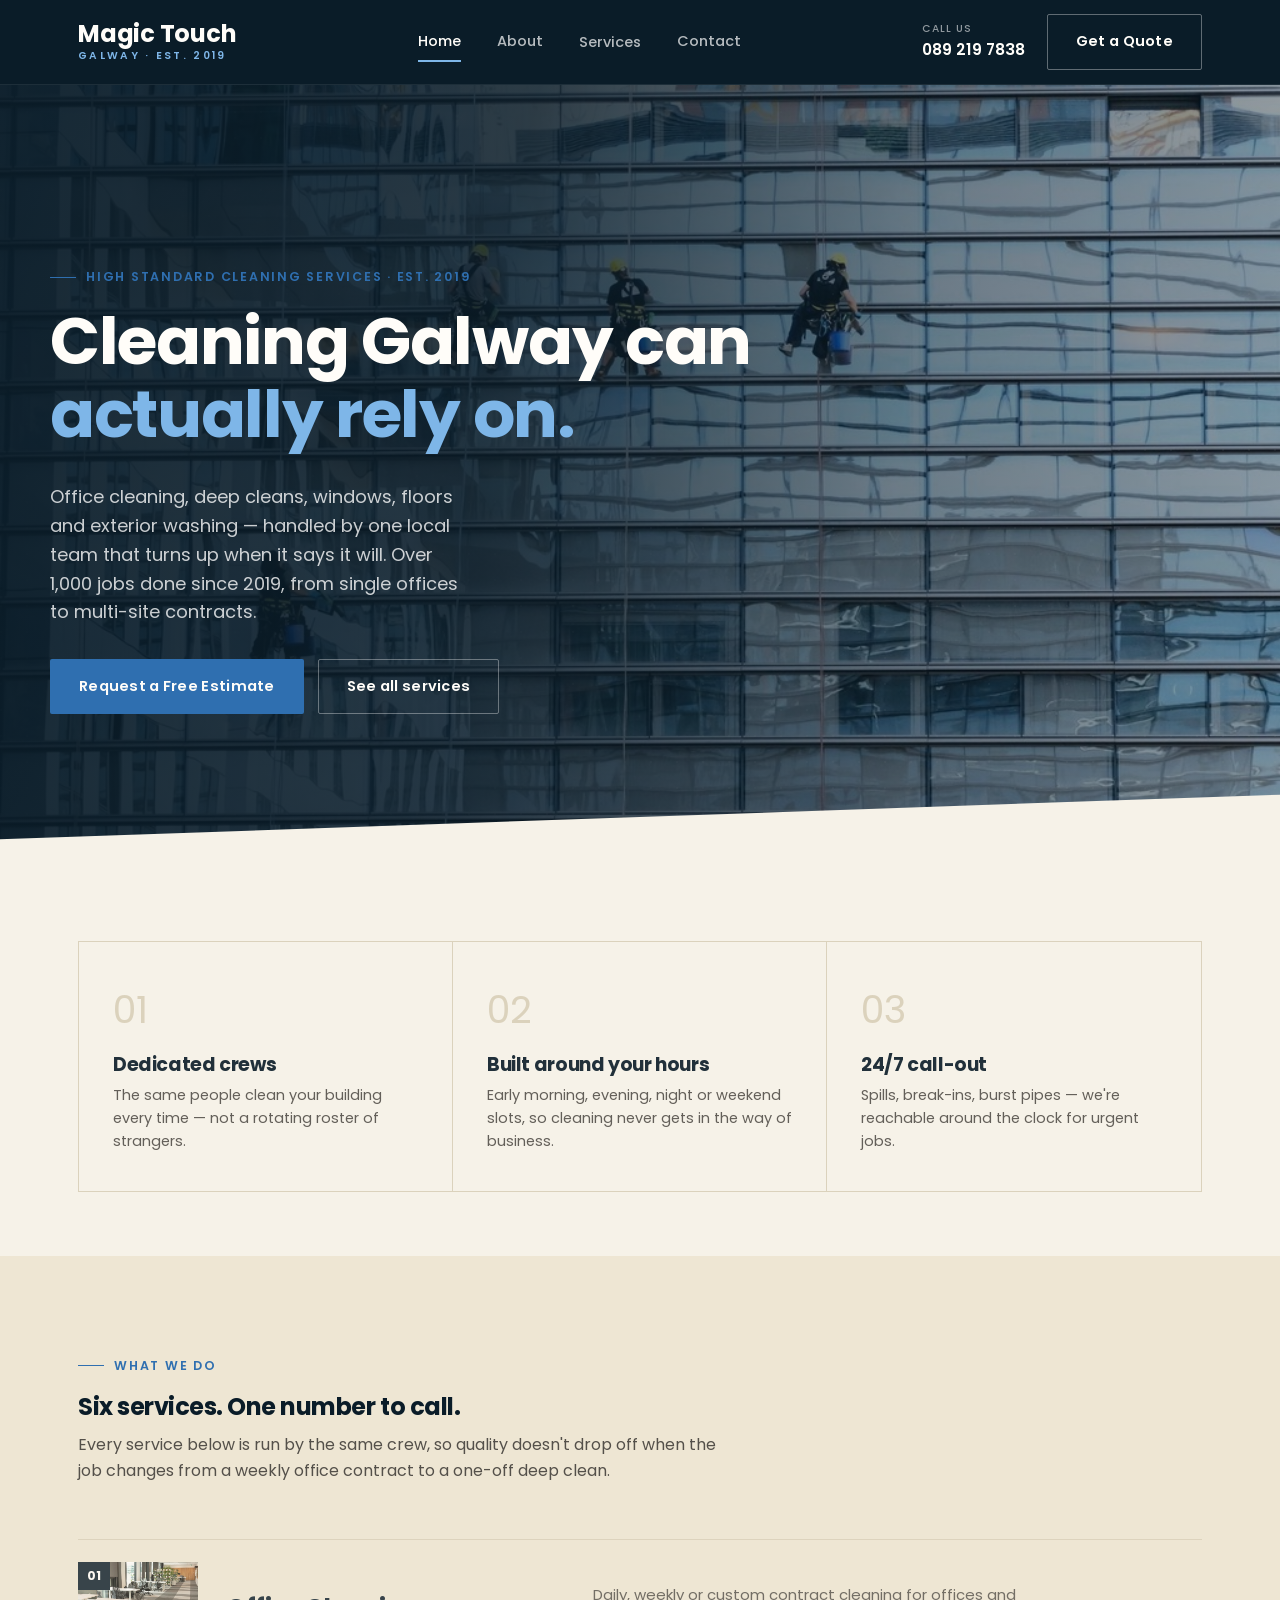
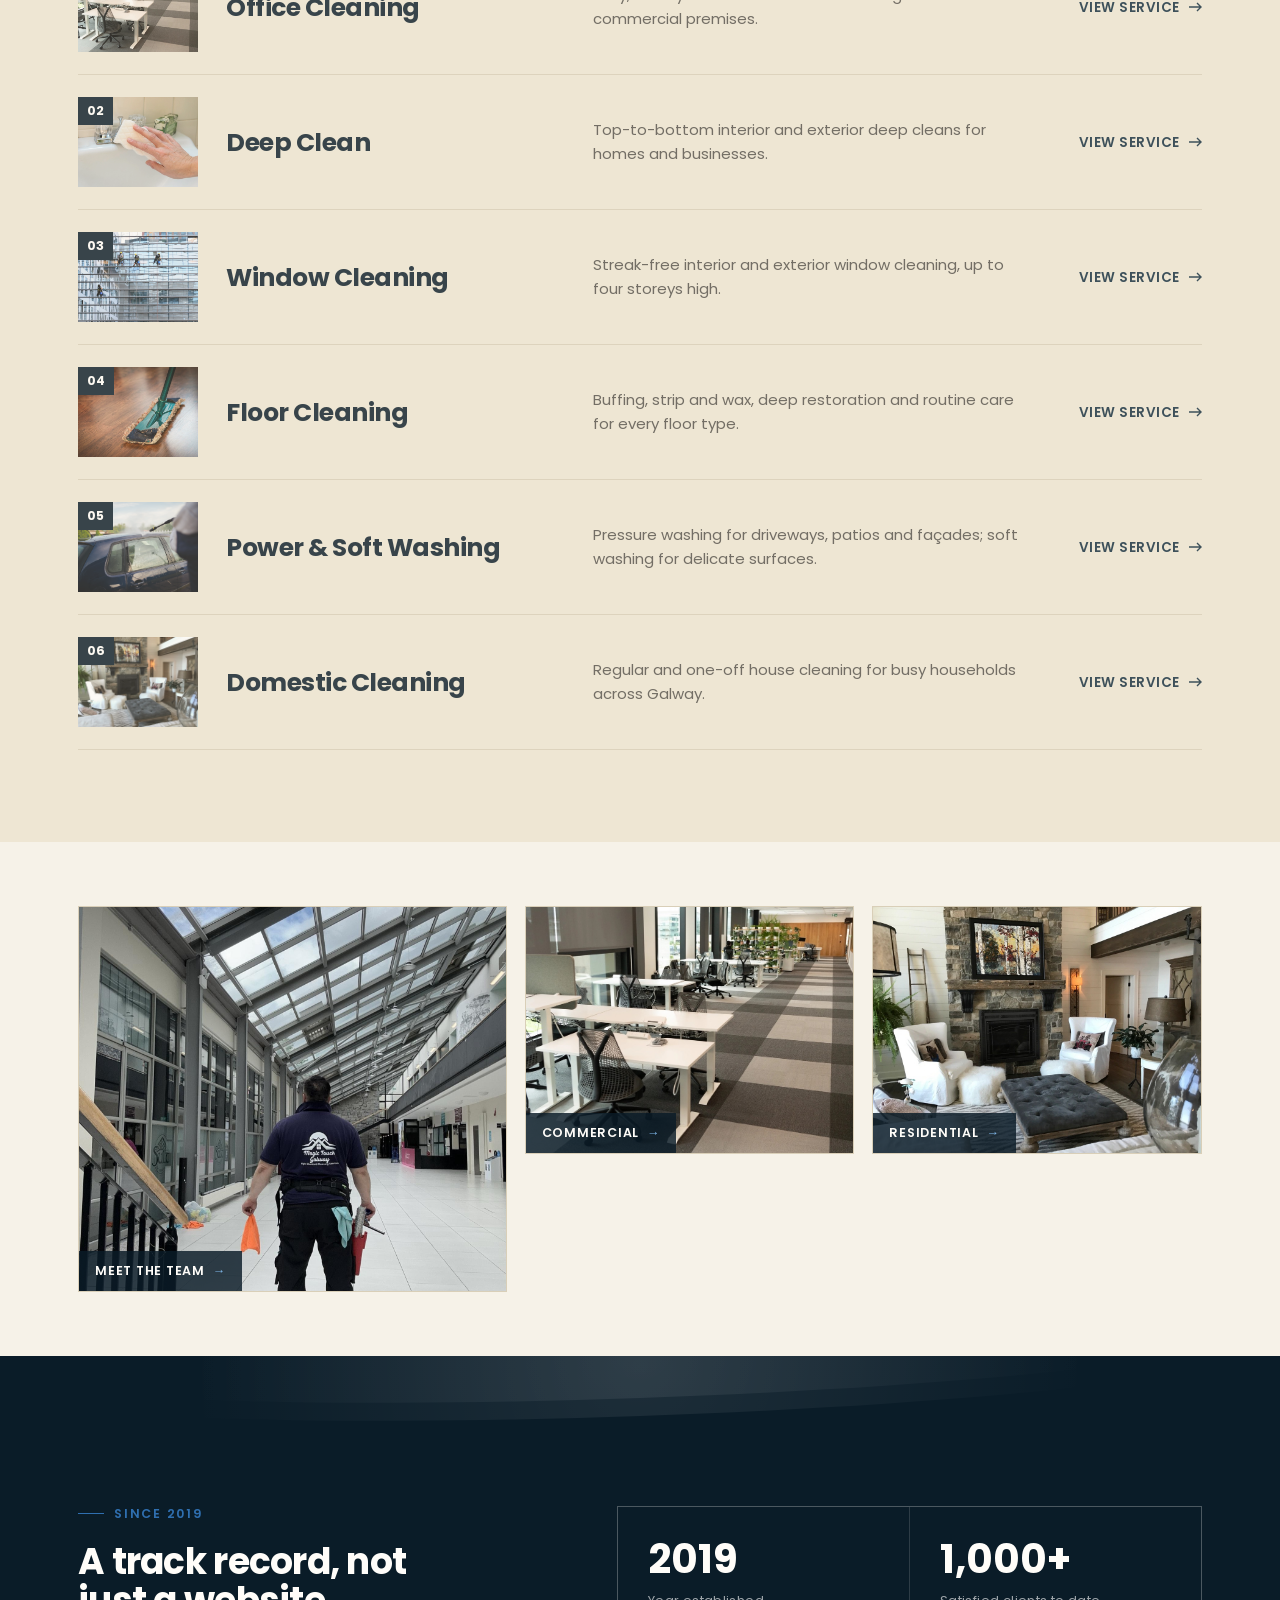
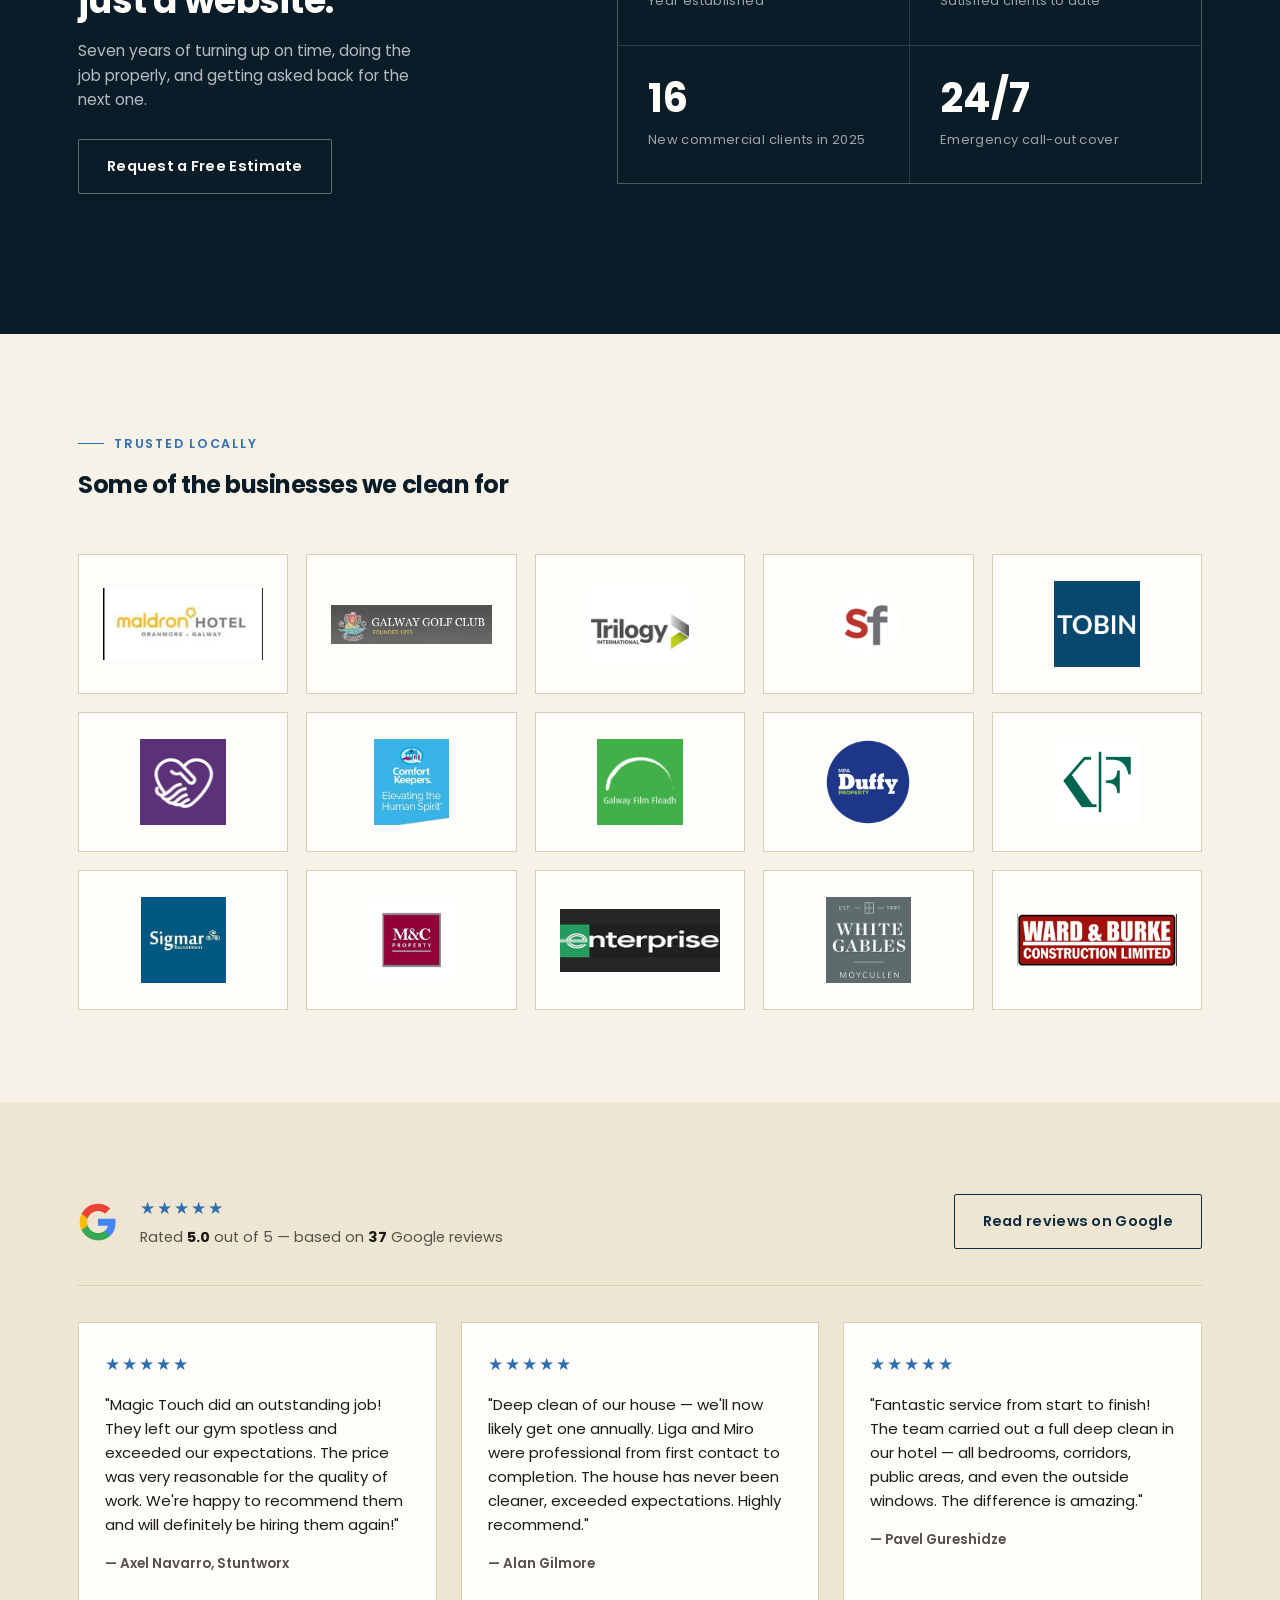
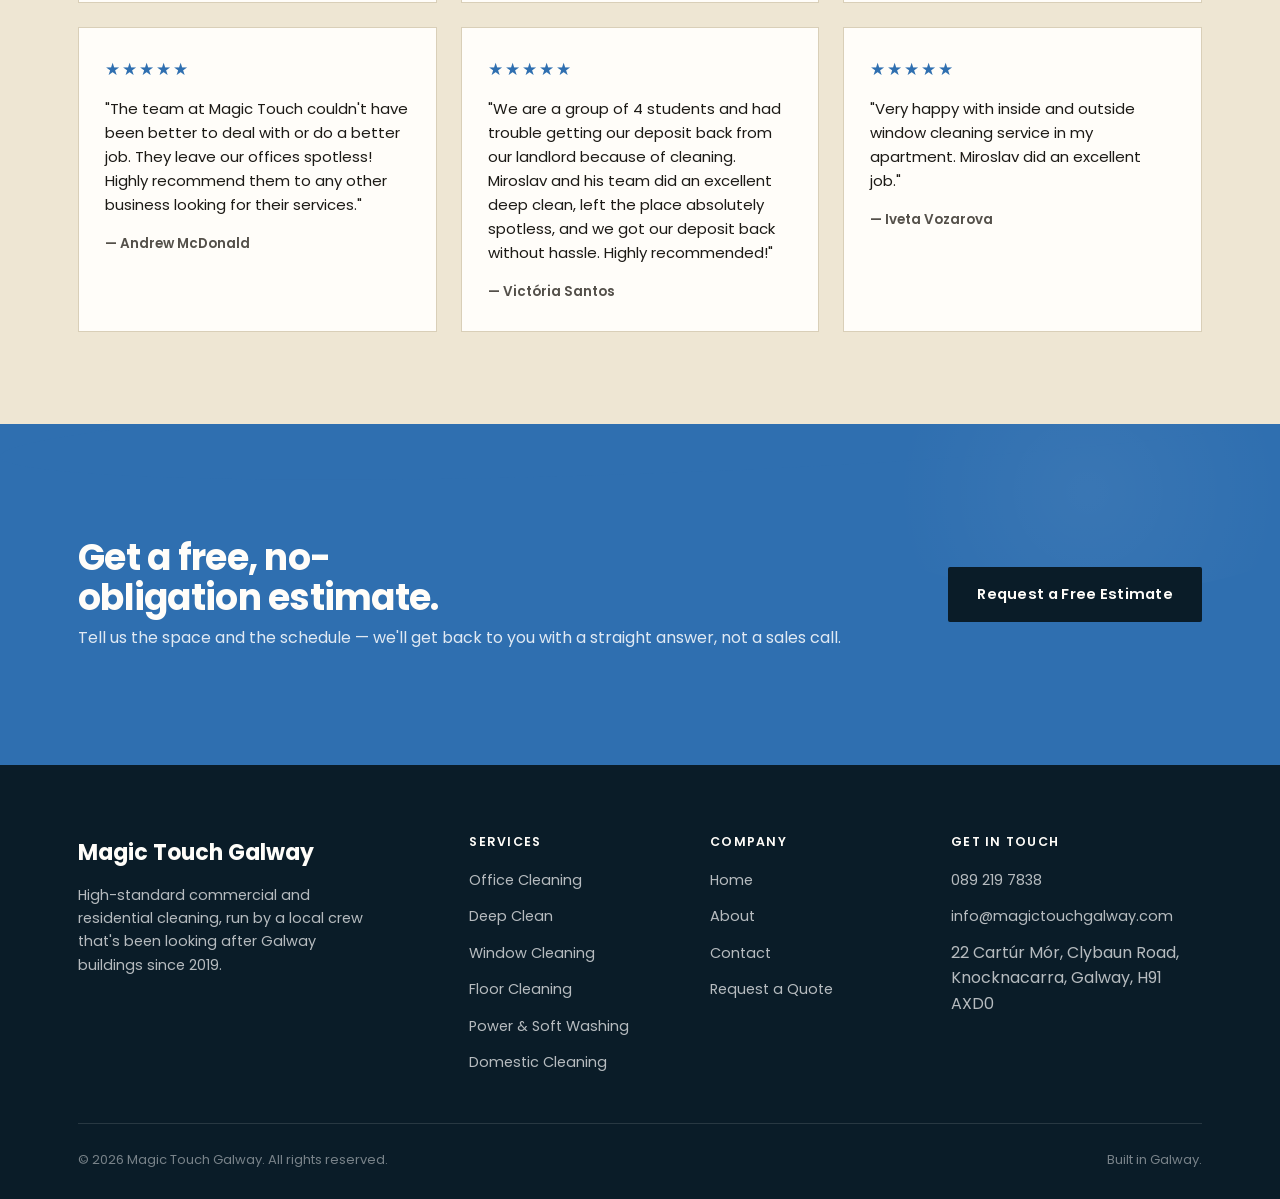
==== index.html @ a1182950 "INITIAL COMMIT" ====
<!doctype html>
<html lang="en">
<head>
<meta charset="utf-8">
<meta name="viewport" content="width=device-width, initial-scale=1">
<title>Magic Touch Galway — Commercial &amp; Residential Cleaning</title>
<meta name="description" content="Office, deep clean, window, floor and power washing services across Galway. Family-run, fully insured, trusted by 1,000+ clients since 2019.">
<link rel="preconnect" href="https://fonts.googleapis.com">
<link rel="preconnect" href="https://fonts.gstatic.com" crossorigin>
<link href="https://fonts.googleapis.com/css2?family=Fraunces:ital,opsz,wght@0,9..144,500;0,9..144,600;1,9..144,500&family=Poppins:wght@300;400;500;600;700&display=swap" rel="stylesheet">
<link rel="stylesheet" href="assets/css/style.css">
</head>
<body>

<header class="site-header">
  <div class="container">
    <a href="index.html" class="brand">
      <span class="brand-text"><strong>Magic Touch</strong><small>GALWAY · EST. 2019</small></span>
    </a>
    <nav class="nav-main">
      <a href="index.html" class="active">Home</a>
      <a href="about.html">About</a>
      <div class="has-dropdown">
        <a href="#">Services</a>
        <div class="dropdown">
          <a href="office-cleaning.html">Office Cleaning</a>
          <a href="deep-clean.html">Deep Clean</a>
          <a href="window-cleaning.html">Window Cleaning</a>
          <a href="floor-cleaning.html">Floor Cleaning</a>
          <a href="power-washing.html">Power &amp; Soft Washing</a>
          <a href="domestic-cleaning.html">Domestic Cleaning</a>
        </div>
      </div>
      <a href="contact.html">Contact</a>
    </nav>
    <div class="header-cta">
      <a href="tel:+353892197838" class="header-phone"><small>Call us</small>089 219 7838</a>
      <a href="contact.html" class="btn btn-line">Get a Quote</a>
    </div>
    <button class="nav-toggle" aria-label="Menu"><span></span></button>
  </div>
  <div class="mobile-panel">
    <a href="index.html">Home</a>
    <a href="about.html">About</a>
    <a href="office-cleaning.html" class="mp-sub">Office Cleaning</a>
    <a href="deep-clean.html" class="mp-sub">Deep Clean</a>
    <a href="window-cleaning.html" class="mp-sub">Window Cleaning</a>
    <a href="floor-cleaning.html" class="mp-sub">Floor Cleaning</a>
    <a href="power-washing.html" class="mp-sub">Power &amp; Soft Washing</a>
    <a href="domestic-cleaning.html" class="mp-sub">Domestic Cleaning</a>
    <a href="contact.html">Contact</a>
    <a href="tel:+353892197838">Call 089 219 7838</a>
  </div>
</header>

<section class="hero">
  <video class="hero-video" autoplay muted loop playsinline poster="assets/img/window-skyscraper.jpg">
    <source src="assets/video/hero.mp4" type="video/mp4">
  </video>
  <div class="hero-overlay"></div>
  <div class="container hero-grid hero-grid-solo">
    <div>
      <div class="eyebrow">High Standard Cleaning Services · Est. 2019</div>
      <h1>Cleaning Galway can<br><em>actually rely on.</em></h1>
      <p class="hero-lead">Office cleaning, deep cleans, windows, floors and exterior washing — handled by one local team that turns up when it says it will. Over 1,000 jobs done since 2019, from single offices to multi-site contracts.</p>
      <div class="hero-actions">
        <a href="contact.html" class="btn btn-blue">Request a Free Estimate</a>
        <a href="#services" class="btn btn-outline">See all services</a>
      </div>
    </div>
  </div>
</section>

<section class="section-tight">
  <div class="container">
    <div class="feature-cols">
      <div class="feature">
        <span class="num">01</span>
        <h3>Dedicated crews</h3>
        <p>The same people clean your building every time — not a rotating roster of strangers.</p>
      </div>
      <div class="feature">
        <span class="num">02</span>
        <h3>Built around your hours</h3>
        <p>Early morning, evening, night or weekend slots, so cleaning never gets in the way of business.</p>
      </div>
      <div class="feature">
        <span class="num">03</span>
        <h3>24/7 call-out</h3>
        <p>Spills, break-ins, burst pipes — we're reachable around the clock for urgent jobs.</p>
      </div>
    </div>
  </div>
</section>

<section id="services" class="bg-alt">
  <div class="container">
    <div class="section-head">
      <div class="eyebrow">What we do</div>
      <h2>Six services. One number to call.</h2>
      <p style="color:var(--ink-soft); font-size:16px;">Every service below is run by the same crew, so quality doesn't drop off when the job changes from a weekly office contract to a one-off deep clean.</p>
    </div>
    <div class="service-list">
      <a href="office-cleaning.html" class="service-row">
        <div class="thumb">
          <img src="assets/img/office-modern.jpg" alt="" loading="lazy">
          <span class="num">01</span>
        </div>
        <h3>Office Cleaning</h3>
        <p>Daily, weekly or custom contract cleaning for offices and commercial premises.</p>
        <span class="go">View service <svg width="14" height="10" viewBox="0 0 14 10" fill="none"><path d="M1 5h12M9 1l4 4-4 4" stroke="currentColor" stroke-width="1.4"/></svg></span>
      </a>
      <a href="deep-clean.html" class="service-row">
        <div class="thumb">
          <img src="assets/img/deep-bathroom.jpg" alt="" loading="lazy">
          <span class="num">02</span>
        </div>
        <h3>Deep Clean</h3>
        <p>Top-to-bottom interior and exterior deep cleans for homes and businesses.</p>
        <span class="go">View service <svg width="14" height="10" viewBox="0 0 14 10" fill="none"><path d="M1 5h12M9 1l4 4-4 4" stroke="currentColor" stroke-width="1.4"/></svg></span>
      </a>
      <a href="window-cleaning.html" class="service-row">
        <div class="thumb">
          <img src="assets/img/window-skyscraper.jpg" alt="" loading="lazy">
          <span class="num">03</span>
        </div>
        <h3>Window Cleaning</h3>
        <p>Streak-free interior and exterior window cleaning, up to four storeys high.</p>
        <span class="go">View service <svg width="14" height="10" viewBox="0 0 14 10" fill="none"><path d="M1 5h12M9 1l4 4-4 4" stroke="currentColor" stroke-width="1.4"/></svg></span>
      </a>
      <a href="floor-cleaning.html" class="service-row">
        <div class="thumb">
          <img src="assets/img/floor-sweep.jpg" alt="" loading="lazy">
          <span class="num">04</span>
        </div>
        <h3>Floor Cleaning</h3>
        <p>Buffing, strip and wax, deep restoration and routine care for every floor type.</p>
        <span class="go">View service <svg width="14" height="10" viewBox="0 0 14 10" fill="none"><path d="M1 5h12M9 1l4 4-4 4" stroke="currentColor" stroke-width="1.4"/></svg></span>
      </a>
      <a href="power-washing.html" class="service-row">
        <div class="thumb">
          <img src="assets/img/power-driveway.jpg" alt="" loading="lazy">
          <span class="num">05</span>
        </div>
        <h3>Power &amp; Soft Washing</h3>
        <p>Pressure washing for driveways, patios and façades; soft washing for delicate surfaces.</p>
        <span class="go">View service <svg width="14" height="10" viewBox="0 0 14 10" fill="none"><path d="M1 5h12M9 1l4 4-4 4" stroke="currentColor" stroke-width="1.4"/></svg></span>
      </a>
      <a href="domestic-cleaning.html" class="service-row">
        <div class="thumb">
          <img src="assets/img/domestic-cozy.jpg" alt="" loading="lazy">
          <span class="num">06</span>
        </div>
        <h3>Domestic Cleaning</h3>
        <p>Regular and one-off house cleaning for busy households across Galway.</p>
        <span class="go">View service <svg width="14" height="10" viewBox="0 0 14 10" fill="none"><path d="M1 5h12M9 1l4 4-4 4" stroke="currentColor" stroke-width="1.4"/></svg></span>
      </a>
    </div>
  </div>
</section>

<section class="section-tight">
  <div class="container">
    <div class="gallery-strip">
      <a href="about.html">
        <figure>
          <img src="assets/img/team-technician-atrium-v2.jpg" alt="Magic Touch Galway technician on a real job in Galway" loading="lazy">
          <figcaption>Meet the team <span>→</span></figcaption>
        </figure>
      </a>
      <a href="office-cleaning.html">
        <figure>
          <img src="assets/img/office-modern.jpg" alt="Office space cleaned and maintained by Magic Touch Galway" loading="lazy">
          <figcaption>Commercial <span>→</span></figcaption>
        </figure>
      </a>
      <a href="domestic-cleaning.html">
        <figure>
          <img src="assets/img/domestic-cozy.jpg" alt="A tidy, freshly cleaned home" loading="lazy">
          <figcaption>Residential <span>→</span></figcaption>
        </figure>
      </a>
    </div>
  </div>
</section>

<section class="stats-section bubble-bg">
  <div class="container stats-layout">
    <div class="stats-intro">
      <div class="eyebrow">Since 2019</div>
      <h2>A track record, not just a website.</h2>
      <p>Seven years of turning up on time, doing the job properly, and getting asked back for the next one.</p>
      <a href="contact.html" class="btn btn-outline">Request a Free Estimate</a>
    </div>
    <div class="stats-grid">
      <div class="stat"><span class="rule"></span><strong>2019</strong><span class="stat-label">Year established</span></div>
      <div class="stat"><span class="rule"></span><strong>1,000+</strong><span class="stat-label">Satisfied clients to date</span></div>
      <div class="stat"><span class="rule"></span><strong>16</strong><span class="stat-label">New commercial clients in 2025</span></div>
      <div class="stat"><span class="rule"></span><strong>24/7</strong><span class="stat-label">Emergency call-out cover</span></div>
    </div>
  </div>
</section>

<section>
  <div class="container">
    <div class="section-head">
      <div class="eyebrow">Trusted locally</div>
      <h2>Some of the businesses we clean for</h2>
    </div>
    <div class="logo-strip">
      <div><img src="assets/img/logos/maldron-oranmore.png" alt="Maldron Hotel Oranmore, Galway"></div>
      <div><img src="assets/img/logos/galway-golf-club.png" alt="Galway Golf Club"></div>
      <div><img src="assets/img/logos/trilogy-international.png" alt="Trilogy International"></div>
      <div><img src="assets/img/logos/snapfitness.png" alt="Snap Fitness 24/7"></div>
      <div><img src="assets/img/logos/tobin.png" alt="Tobin Consulting Engineers"></div>
      <div><img src="assets/img/logos/claddagh-cu.png" alt="Claddagh Credit Union"></div>
      <div><img src="assets/img/logos/comfort-keepers.png" alt="Comfort Keepers"></div>
      <div><img src="assets/img/logos/galway-film-fleadh.png" alt="Galway Film Fleadh"></div>
      <div><img src="assets/img/logos/duffy-property.png" alt="Duffy Property Group"></div>
      <div><img src="assets/img/logos/kornferry.png" alt="Korn Ferry"></div>
      <div><img src="assets/img/logos/sigmar-recruitment.png" alt="Sigmar Recruitment"></div>
      <div><img src="assets/img/logos/mc-property.png" alt="M&amp;C Property"></div>
      <div><img src="assets/img/logos/enterprise.png" alt="Enterprise Rent-A-Car"></div>
      <div><img src="assets/img/logos/white-gables.png" alt="White Gables, Moycullen"></div>
      <div><img src="assets/img/logos/ward-burke.png" alt="Ward &amp; Burke Construction Limited"></div>
    </div>
  </div>
</section>

<section class="bg-alt">
  <div class="container">
    <div class="reviews-block">
      <div class="reviews-head">
        <img src="assets/img/google-g.svg" alt="Google" class="google-g">
        <div>
          <div class="reviews-stars">★★★★★</div>
          <p class="reviews-meta">Rated <strong>5.0</strong> out of 5 — based on <strong>37</strong> Google reviews</p>
        </div>
        <a href="https://www.google.com/search?q=magic+touch+galway#lrd=0x485b9799cc273881:0x6ae7c54a3818af67,1,,,," target="_blank" rel="noopener" class="btn btn-line">Read reviews on Google</a>
      </div>
      <div class="reviews-grid">
        <figure class="review-card">
          <div class="reviews-stars">★★★★★</div>
          <blockquote>"Magic Touch did an outstanding job! They left our gym spotless and exceeded our expectations. The price was very reasonable for the quality of work. We're happy to recommend them and will definitely be hiring them again!"</blockquote>
          <figcaption>— Axel Navarro, Stuntworx</figcaption>
        </figure>
        <figure class="review-card">
          <div class="reviews-stars">★★★★★</div>
          <blockquote>"Deep clean of our house — we'll now likely get one annually. Liga and Miro were professional from first contact to completion. The house has never been cleaner, exceeded expectations. Highly recommend."</blockquote>
          <figcaption>— Alan Gilmore</figcaption>
        </figure>
        <figure class="review-card">
          <div class="reviews-stars">★★★★★</div>
          <blockquote>"Fantastic service from start to finish! The team carried out a full deep clean in our hotel — all bedrooms, corridors, public areas, and even the outside windows. The difference is amazing."</blockquote>
          <figcaption>— Pavel Gureshidze</figcaption>
        </figure>
        <figure class="review-card">
          <div class="reviews-stars">★★★★★</div>
          <blockquote>"The team at Magic Touch couldn't have been better to deal with or do a better job. They leave our offices spotless! Highly recommend them to any other business looking for their services."</blockquote>
          <figcaption>— Andrew McDonald</figcaption>
        </figure>
        <figure class="review-card">
          <div class="reviews-stars">★★★★★</div>
          <blockquote>"We are a group of 4 students and had trouble getting our deposit back from our landlord because of cleaning. Miroslav and his team did an excellent deep clean, left the place absolutely spotless, and we got our deposit back without hassle. Highly recommended!"</blockquote>
          <figcaption>— Victória Santos</figcaption>
        </figure>
        <figure class="review-card">
          <div class="reviews-stars">★★★★★</div>
          <blockquote>"Very happy with inside and outside window cleaning service in my apartment. Miroslav did an excellent job."</blockquote>
          <figcaption>— Iveta Vozarova</figcaption>
        </figure>
      </div>
    </div>
  </div>
</section>

<section class="cta-banner bubble-bg">
  <div class="container">
    <div>
      <h2>Get a free, no-obligation estimate.</h2>
      <p>Tell us the space and the schedule — we'll get back to you with a straight answer, not a sales call.</p>
    </div>
    <a href="contact.html" class="btn" style="background:var(--navy-deep); color:var(--white);">Request a Free Estimate</a>
  </div>
</section>

<footer class="site-footer">
  <div class="container">
    <div class="footer-top">
      <div class="footer-brand">
        <strong>Magic Touch Galway</strong>
        <p>High-standard commercial and residential cleaning, run by a local crew that's been looking after Galway buildings since 2019.</p>
      </div>
      <div class="footer-col">
        <h4>Services</h4>
        <ul>
          <li><a href="office-cleaning.html">Office Cleaning</a></li>
          <li><a href="deep-clean.html">Deep Clean</a></li>
          <li><a href="window-cleaning.html">Window Cleaning</a></li>
          <li><a href="floor-cleaning.html">Floor Cleaning</a></li>
          <li><a href="power-washing.html">Power &amp; Soft Washing</a></li>
          <li><a href="domestic-cleaning.html">Domestic Cleaning</a></li>
        </ul>
      </div>
      <div class="footer-col">
        <h4>Company</h4>
        <ul>
          <li><a href="index.html">Home</a></li>
          <li><a href="about.html">About</a></li>
          <li><a href="contact.html">Contact</a></li>
          <li><a href="contact.html">Request a Quote</a></li>
        </ul>
      </div>
      <div class="footer-col">
        <h4>Get in touch</h4>
        <ul>
          <li><a href="tel:+353892197838">089 219 7838</a></li>
          <li><a href="mailto:info@magictouchgalway.com">info@magictouchgalway.com</a></li>
          <li>22 Cartúr Mór, Clybaun Road,<br>Knocknacarra, Galway, H91 AXD0</li>
        </ul>
      </div>
    </div>
    <div class="footer-bottom">
      <span>© 2026 Magic Touch Galway. All rights reserved.</span>
      <span>Built in Galway.</span>
    </div>
  </div>
</footer>
<script src="assets/js/main.js"></script>
</body>
</html>
---- assets/css/style.css ----
/* ============================================================
   Magic Touch Galway — design system
   Type: Poppins, throughout
   Palette: warm paper, deep navy ink, blue accent
   ============================================================ */

:root{
  --navy:        #122c3d;
  --navy-deep:   #0a1c28;
  --navy-soft:   #244a61;
  --blue:        #2f6fb0;
  --blue-light:  #7eb6e8;
  --paper:       #f6f2e8;
  --paper-alt:   #eee6d3;
  --paper-deep:  #e7dcc1;
  --ink:         #1c1a16;
  --ink-soft:    #54504a;
  --line:        #d9cfb8;
  --white:       #fffdf9;

  --serif: "Poppins", -apple-system, BlinkMacSystemFont, "Segoe UI", sans-serif;
  --sans:  "Poppins", -apple-system, BlinkMacSystemFont, "Segoe UI", sans-serif;

  --container: 1180px;
  --radius: 2px;
}

*{ box-sizing: border-box; }
html{ scroll-behavior: smooth; }
body{
  margin: 0;
  background: var(--paper);
  color: var(--ink);
  font-family: var(--sans);
  font-size: 16px;
  line-height: 1.6;
  -webkit-font-smoothing: antialiased;
}
img{ max-width: 100%; display: block; }
a{ color: inherit; text-decoration: none; }
ul{ margin: 0; padding: 0; list-style: none; }
h1,h2,h3,h4{
  font-family: var(--serif);
  font-weight: 700;
  line-height: 1.1;
  margin: 0 0 .5em;
  letter-spacing: -0.02em;
  color: var(--navy-deep);
}
p{ margin: 0 0 1em; }
.container{
  max-width: var(--container);
  margin: 0 auto;
  padding: 0 28px;
}

/* ---------- utility ---------- */
.eyebrow{
  display: inline-flex;
  align-items: center;
  gap: 10px;
  font-family: var(--sans);
  font-size: 12.5px;
  font-weight: 600;
  letter-spacing: .14em;
  text-transform: uppercase;
  color: var(--blue);
  margin-bottom: 18px;
}
.eyebrow::before{
  content: "";
  width: 26px;
  height: 1px;
  background: var(--blue);
}
.rule{
  display: none;
}
.btn{
  display: inline-flex;
  align-items: center;
  gap: 10px;
  font-family: var(--sans);
  font-weight: 600;
  font-size: 14.5px;
  letter-spacing: .02em;
  padding: 15px 28px;
  border: 1px solid transparent;
  border-radius: var(--radius);
  cursor: pointer;
  transition: transform .15s ease, background .2s ease, color .2s ease, border-color .2s ease;
}
.btn-blue{
  background: var(--blue);
  color: var(--white);
}
.btn-blue:hover{ background: #245a8e; }
.btn-outline{
  background: transparent;
  border-color: rgba(255,255,255,.35);
  color: var(--white);
}
.btn-outline:hover{ border-color: var(--white); }
.btn-line{
  background: transparent;
  border-color: var(--navy);
  color: var(--navy);
}
.btn-line:hover{ background: var(--navy); color: var(--white); }
.btn:active{ transform: translateY(1px); }

/* ============================================================
   Header
   ============================================================ */
.site-header{
  position: sticky;
  top: 0;
  z-index: 60;
  background: var(--navy-deep);
  border-bottom: 1px solid rgba(255,255,255,.08);
}
.site-header .container{
  display: flex;
  align-items: center;
  justify-content: space-between;
  height: 84px;
}
.brand{
  display: flex;
  align-items: center;
  gap: 12px;
  line-height: 1;
}
.brand-text{ display: flex; flex-direction: column; }
.brand-text strong{
  font-family: var(--serif);
  font-size: 24px;
  font-weight: 700;
  color: var(--white);
  letter-spacing: -.01em;
}
.brand-text small{
  font-size: 10.5px;
  letter-spacing: .22em;
  color: var(--blue-light);
  font-weight: 600;
  margin-top: 5px;
}
.nav-main{
  display: flex;
  align-items: center;
  gap: 36px;
}
.nav-main a{
  font-size: 14.5px;
  font-weight: 500;
  color: rgba(255,255,255,.7);
  position: relative;
  padding: 6px 0;
}
.nav-main a:hover, .nav-main a.active{ color: var(--white); }
.nav-main a.active::after{
  content: "";
  position: absolute;
  left: 0; bottom: -2px;
  width: 100%; height: 2px;
  background: var(--blue-light);
}
.has-dropdown{ position: relative; }
.dropdown{
  position: absolute;
  top: 100%;
  left: -18px;
  background: var(--white);
  border: 1px solid var(--line);
  min-width: 230px;
  padding: 8px;
  box-shadow: 0 18px 36px rgba(10,28,40,.18);
  opacity: 0;
  visibility: hidden;
  transform: translateY(6px);
  transition: opacity .15s ease, transform .15s ease, visibility .15s;
}
.has-dropdown:hover .dropdown{
  opacity: 1; visibility: visible; transform: translateY(0);
}
.dropdown a{
  display: block;
  padding: 11px 14px;
  font-size: 14px;
  border-radius: 2px;
  color: var(--ink-soft);
}
.dropdown a:hover{ background: var(--paper-alt); color: var(--navy-deep); }
.header-cta{ display: flex; align-items: center; gap: 22px; }
.header-phone{
  font-family: var(--serif);
  font-size: 15.5px;
  font-weight: 600;
  color: var(--white);
}
.header-phone small{
  display: block;
  font-family: var(--sans);
  font-size: 10.5px;
  letter-spacing: .1em;
  color: rgba(255,255,255,.55);
  font-weight: 500;
  text-transform: uppercase;
}
.header-cta .btn-line{
  border-color: rgba(255,255,255,.35);
  color: var(--white);
}
.header-cta .btn-line:hover{ background: var(--white); color: var(--navy-deep); }
.nav-toggle{
  display: none;
  background: none;
  border: 1px solid rgba(255,255,255,.3);
  width: 42px; height: 42px;
  align-items: center;
  justify-content: center;
  cursor: pointer;
}
.nav-toggle span, .nav-toggle span::before, .nav-toggle span::after{
  content: "";
  display: block;
  width: 18px; height: 2px;
  background: var(--white);
  position: relative;
  transition: transform .2s ease;
}
.nav-toggle span::before{ position: absolute; top: -6px; }
.nav-toggle span::after{ position: absolute; top: 6px; }

.mobile-panel{
  display: none;
  background: var(--navy-deep);
  border-bottom: 1px solid rgba(255,255,255,.08);
  padding: 6px 0 186px;
}
.mobile-panel a{
  display: block;
  padding: 13px 28px;
  font-size: 15px;
  font-weight: 500;
  border-top: 1px solid rgba(255,255,255,.08);
  color: rgba(255,255,255,.75);
}
.mobile-panel .mp-sub{ padding-left: 42px; font-size: 14px; }
body.nav-open .mobile-panel{ display: block; }

/* ============================================================
   Hero
   ============================================================ */
.hero{
  position: relative;
  background: var(--navy-deep);
  color: var(--white);
  overflow: hidden;
  min-height: 88vh;
  display: flex;
  align-items: center;
  padding-bottom: 80px;
}
.hero::after {
  content: "";
  position: absolute;
  bottom: -40px;
  left: 0;
  width: 100%;
  height: 100px;
  background: var(--paper);
  transform: skewY(-2deg);
  z-index: 5;
}
.hero-video{
  position: absolute;
  inset: 0;
  width: 100%;
  height: 100%;
  object-fit: cover;
  z-index: 0;
}
.hero-overlay{
  position: absolute;
  inset: 0;
  background:
    linear-gradient(100deg, rgba(10,28,40,.94) 0%, rgba(10,28,40,.86) 38%, rgba(10,28,40,.55) 68%, rgba(10,28,40,.4) 100%),
    radial-gradient(circle at 1px 1px, rgba(255,255,255,.07) 1px, transparent 0);
  background-size: 100% 100%, 26px 26px;
  z-index: 1;
}
@media (max-width: 980px){
  .hero-video{ display: none; }
  .hero-overlay{ background: var(--navy-deep); }
}
.hero-grid{ z-index: 2; }
.hero-grid{
  position: relative;
  display: grid;
  grid-template-columns: 1.05fr .95fr;
  gap: 56px;
  align-items: center;
  padding: 88px 0 76px;
}
.hero-grid-solo{
  grid-template-columns: 1fr;
  padding: 70px 0;
  width: 100%;
}
.hero .hero-grid-solo h1, .hero-grid-solo .hero-lead{ max-width: 38ch; }
.hero h1{
  color: var(--white);
  font-size: clamp(40px, 5.4vw, 66px);
  max-width: 13ch;
}
.hero h1 em{
  font-style: normal;
  color: var(--blue-light);
}
.hero-lead{
  font-size: 18px;
  color: rgba(255,255,255,.78);
  max-width: 46ch;
  margin: 22px 0 32px;
}
.hero-actions{ display: flex; gap: 14px; flex-wrap: wrap; }
.hero-figure{
  position: relative;
  aspect-ratio: 4/5;
  background: var(--navy-soft);
  border: 1px solid rgba(255,255,255,.12);
}
.hero-figure img{ width: 100%; height: 100%; object-fit: cover; }
.hero-figure .tag{
  position: absolute;
  bottom: -22px; left: -22px;
  background: var(--blue);
  color: var(--white);
  padding: 18px 22px;
  font-family: var(--serif);
  max-width: 220px;
}
.hero-figure .tag strong{ display: block; font-size: 26px; }
.hero-figure .tag span{ font-family: var(--sans); font-size: 12.5px; letter-spacing: .04em; }

.page-hero{
  background: var(--navy-deep);
  color: var(--white);
  padding: 64px 0 60px;
  position: relative;
  overflow: hidden;
}
.page-hero::before{
  content: "";
  position: absolute; inset: 0;
  background-image: radial-gradient(circle at 1px 1px, rgba(255,255,255,.06) 1px, transparent 0);
  background-size: 26px 26px;
  z-index: 1;
}
.page-hero-media{
  position: absolute;
  inset: 0;
  width: 100%;
  height: 100%;
  object-fit: cover;
  z-index: 0;
}
.page-hero-overlay{
  position: absolute;
  inset: 0;
  background: linear-gradient(100deg, rgba(10,28,40,.96) 0%, rgba(10,28,40,.88) 42%, rgba(10,28,40,.6) 75%, rgba(10,28,40,.45) 100%);
  z-index: 1;
}
.page-hero .container{ position: relative; z-index: 2; }
.breadcrumb{
  font-size: 13px;
  color: rgba(255,255,255,.55);
  margin-bottom: 22px;
  letter-spacing: .02em;
}
.breadcrumb a{ color: rgba(255,255,255,.8); }
.breadcrumb a:hover{ color: var(--blue-light); }
.page-hero h1{ color: var(--white); font-size: clamp(34px, 4.6vw, 52px); max-width: 18ch; }
.page-hero .hero-lead{ max-width: 56ch; margin-bottom: 0; }

/* Bubbly elements */
.bubble-bg {
  position: relative;
  overflow: hidden;
}
.bubble-bg::after {
  content: "";
  position: absolute;
  top: -10%;
  right: -5%;
  width: 40%;
  height: 60%;
  background: radial-gradient(circle, rgba(255,255,255,0.05) 0%, transparent 70%); animation: float 20s infinite ease-in-out;
  border-radius: 50%;
  z-index: 1;
  pointer-events: none;
}
.bubble-bg::before {
  content: "";
  position: absolute;
  bottom: -10%;
  left: -5%;
  width: 30%;
  height: 50%;
  background: radial-gradient(circle, rgba(255,255,255,0.03) 0%, transparent 70%); animation: float 20s infinite ease-in-out; animation-delay: -10s;
  border-radius: 50%;
  z-index: 1;
  pointer-events: none;
}

/* ============================================================
   Sections
   ============================================================ */
section{ padding: 92px 0; position: relative; }
.section-tight{ padding: 64px 0; }
.section-head{
  max-width: 640px;
  margin-bottom: 56px;
}
.bg-alt{ background: var(--paper-alt); }
.bg-navy{ background: var(--navy-deep); color: var(--white); }
.bg-navy h2{ color: var(--white); }
.bg-navy .eyebrow{ color: var(--blue-light); }

/* services index list (numbered, editorial) */
.service-list{ border-top: 1px solid var(--line); opacity: 0.8; }
.service-row{
  display: grid;
  grid-template-columns: 120px 1fr 1.3fr 140px;
  gap: 28px;
  align-items: center;
  padding: 22px 0;
  border-bottom: 1px solid var(--line);
  transition: background .2s ease;
}
.service-row:hover{ background: rgba(47,111,176,.05); }
.service-row .thumb{
  position: relative;
  width: 120px;
  height: 90px;
  flex-shrink: 0;
  overflow: hidden;
}
.service-row .thumb img{
  width: 100%; height: 100%;
  object-fit: cover;
  transition: transform .4s ease;
}
.service-row:hover .thumb img{ transform: scale(1.06); }
.service-row .num{
  position: absolute;
  top: 0; left: 0;
  font-family: var(--serif);
  font-size: 12.5px;
  color: var(--white);
  font-weight: 700;
  background: var(--navy-deep);
  padding: 4px 9px;
}
.service-row h3{ font-size: 25px; margin: 0; }
.service-row p{ margin: 0; color: var(--ink-soft); font-size: 15px; }
.service-row .go{
  justify-self: end;
  font-size: 13.5px;
  font-weight: 600;
  letter-spacing: .04em;
  text-transform: uppercase;
  color: var(--navy);
  display: inline-flex;
  align-items: center;
  gap: 8px;
}
.service-row .go svg{ transition: transform .2s ease; }
.service-row:hover .go svg{ transform: translateX(4px); }

/* feature columns (no icon circles — numbered list style) */
.feature-cols{
  display: grid;
  grid-template-columns: repeat(3, 1fr);
  gap: 0;
  border: 1px solid var(--line);
  opacity: 0.9;
}
.feature-cols .feature{
  padding: 38px 34px;
  border-right: 1px solid var(--line);
}
.feature-cols .feature:last-child{ border-right: none; }
.feature-cols-5{ grid-template-columns: repeat(5, 1fr); }
@media (max-width: 1100px){
  .feature-cols-5{ grid-template-columns: repeat(3, 1fr); }
  .feature-cols-5 .feature:nth-child(3){ border-right: none; }
}
.feature .num{
  font-family: var(--serif);
  color: var(--line);
  font-size: 38px;
  display: block;
  margin-bottom: 14px;
}
.feature h3{ font-size: 19px; margin-bottom: 8px; }
.feature p{ font-size: 14.5px; color: var(--ink-soft); margin: 0; }

/* checklist */
.checklist{ display: grid; gap: 14px; }
.checklist li{
  display: flex;
  gap: 14px;
  align-items: flex-start;
  font-size: 15.5px;
  color: var(--ink-soft);
  padding-bottom: 14px;
  border-bottom: 1px solid var(--line);
  opacity: 0.85;
}
.checklist li::before{
  content: "";
  flex-shrink: 0;
  width: 7px; height: 7px;
  margin-top: 8px;
  background: var(--blue);
  transform: rotate(45deg);
}
.checklist li strong{ color: var(--ink); display:block; font-weight: 600; }

.two-col{
  display: grid;
  grid-template-columns: 1fr 1fr;
  gap: 64px;
  align-items: start;
}
.two-col.reverse{ direction: rtl; }
.two-col.reverse > *{ direction: ltr; }

.media-block{
  position: relative;
  aspect-ratio: 5/4;
  background: var(--paper-deep);
  border: 1px solid var(--line);
  overflow: hidden;
}
.media-block img{ width: 100%; height: 100%; object-fit: cover; }

.map-embed{
  position: relative;
  aspect-ratio: 16/6;
  border: 1px solid var(--line);
  overflow: hidden;
  filter: grayscale(.15) contrast(1.02);
}
.map-embed iframe{ position: absolute; inset: 0; }
@media (max-width: 768px){
  .map-embed{ aspect-ratio: 4/5; }
}

/* image gallery strip */
.gallery-strip{
  display: grid;
  grid-template-columns: 1.3fr 1fr 1fr;
  gap: 18px;
}
.gallery-strip a{ display: block; }
.gallery-strip figure{
  margin: 0;
  position: relative;
  aspect-ratio: 4/3;
  overflow: hidden;
  border: 1px solid var(--line);
}
.gallery-strip a:first-child figure{ aspect-ratio: 4/3.6; }
.gallery-strip img{
  width: 100%; height: 100%;
  object-fit: cover;
  transition: transform .4s ease;
}
.gallery-strip a:hover img{ transform: scale(1.04); }
.gallery-strip figcaption{
  position: absolute;
  left: 0; bottom: 0;
  display: flex;
  align-items: center;
  gap: 8px;
  background: rgba(10,28,40,.82);
  color: var(--white);
  font-size: 12.5px;
  font-weight: 600;
  letter-spacing: .06em;
  text-transform: uppercase;
  padding: 10px 16px;
}
.gallery-strip figcaption span{
  color: var(--blue-light);
  transition: transform .2s ease;
}
.gallery-strip a:hover figcaption span{ transform: translateX(3px); }

/* stats section */
.stats-section{
  position: relative;
  background: var(--navy-deep);
  color: var(--white);
  overflow: hidden;
  padding: 140px 0;
}
.stats-section.bubble-bg::after, .stats-section.bubble-bg::before {
  background: radial-gradient(circle, rgba(255,255,255,0.08) 0%, transparent 70%);
}
.stats-section::before {
  content: "";
  position: absolute;
  top: -40px;
  left: 0;
  width: 100%;
  height: 100px;
  background: var(--navy-deep);
  transform: skewY(-2deg);
  z-index: 2;
}
.stats-section::after {
  content: "";
  position: absolute;
  bottom: -40px;
  left: 0;
  width: 100%;
  height: 100px;
  background: var(--navy-deep);
  transform: skewY(-2deg);
  z-index: 2;
}
.stats-section .container {
  position: relative;
  z-index: 3;
}
.stats-section > *:first-child:not(.container) {
  position: absolute; inset: 0;
  background-image: radial-gradient(circle at 1px 1px, rgba(255,255,255,.06) 1px, transparent 0);
  background-size: 26px 26px;
  z-index: 1;
}
.stats-layout{
  position: relative;
  display: grid;
  grid-template-columns: .9fr 1.1fr;
  gap: 60px;
  align-items: center;
}
.stats-intro h2{ color: var(--white); font-size: clamp(28px, 3vw, 36px); max-width: 14ch; }
.stats-intro p{ color: rgba(255,255,255,.7); font-size: 15.5px; max-width: 38ch; margin-bottom: 26px; }
.stats-grid{
  display: grid;
  grid-template-columns: repeat(2, 1fr);
  gap: 1px;
  background: rgba(255,255,255,.14);
  border: 1px solid rgba(255,255,255,.14);
}
.stats-grid .stat{
  background: var(--navy-deep);
  padding: 32px 30px;
}
.stats-grid .stat .rule{ background: var(--blue-light); margin: 0 0 16px; }
.stat strong{
  display: block;
  font-family: var(--serif);
  font-size: 40px;
  font-weight: 700;
  color: var(--white);
  line-height: 1;
  margin-bottom: 8px;
}
.stat-label{
  font-size: 13px;
  color: rgba(255,255,255,.6);
  letter-spacing: .03em;
}

/* logo strip */
.logo-strip{
  display: grid;
  grid-template-columns: repeat(5, 1fr);
  gap: 18px;
}
.logo-strip div{
  background: var(--white);
  border: 1px solid var(--line);
  min-height: 140px;
  display: flex;
  align-items: center;
  justify-content: center;
  padding: 24px;
  transition: transform .2s ease, box-shadow .2s ease, border-color .2s ease;
}
.logo-strip div:hover{
  transform: translateY(-3px);
  box-shadow: 0 14px 28px rgba(10,28,40,.08);
  border-color: var(--blue);
}
.logo-strip img{
  max-width: 100%;
  max-height: 86px;
  width: auto;
  height: auto;
  object-fit: contain;
}
.logo-strip .text-logo{
  font-family: var(--serif);
  font-size: 17px;
  font-weight: 700;
  text-align: center;
  color: var(--navy);
  letter-spacing: -0.01em;
}

/* areas served / coverage chips */
.chip-row{ display: flex; flex-wrap: wrap; gap: 10px; }
.chip{
  border: 1px solid var(--line);
  padding: 9px 16px;
  font-size: 13.5px;
  font-weight: 500;
  color: var(--ink-soft);
}

/* Google reviews */
.reviews-block{ }
.reviews-head{
  display: flex;
  align-items: center;
  gap: 22px;
  flex-wrap: wrap;
  padding-bottom: 36px;
  margin-bottom: 36px;
  border-bottom: 1px solid var(--line);
}
.google-g{ width: 40px; height: 40px; flex-shrink: 0; }
.reviews-stars{ color: var(--blue); font-size: 17px; letter-spacing: 2px; }
.reviews-meta{ margin: 4px 0 0; font-size: 14.5px; color: var(--ink-soft); }
.reviews-meta strong{ color: var(--ink); }
.reviews-head .btn{ margin-left: auto; }
.reviews-grid{
  display: grid;
  grid-template-columns: repeat(3, 1fr);
  gap: 24px;
}
.review-card{
  margin: 0;
  background: var(--white);
  border: 1px solid var(--line);
  padding: 28px 26px;
}
.review-card blockquote{
  margin: 14px 0 16px;
  font-size: 15px;
  color: var(--ink);
  line-height: 1.6;
}
.review-card figcaption{
  font-size: 13.5px;
  font-weight: 600;
  color: var(--ink-soft);
}

/* CTA banner */
.cta-banner{
  background: var(--blue);
  color: var(--white);
  position: relative;
  padding: 60px 0;
}
.cta-banner::before {
  content: "";
  position: absolute;
  top: -30px;
  left: 0;
  width: 100%;
  height: 80px;
  background: var(--blue);
  transform: skewY(-2deg);
  z-index: 1;
}
.cta-banner .container{
  position: relative;
  z-index: 2;
  display: flex;
  align-items: center;
  justify-content: space-between;
  padding: 54px 28px;
  gap: 30px;
  flex-wrap: wrap;
}
.cta-banner h2{ color: var(--white); margin: 0; font-size: clamp(26px,3.4vw,36px); max-width: 16ch; }
.cta-banner p{ color: rgba(255,255,255,.85); margin: 8px 0 0; }

/* related services */
.related-grid{
  display: grid;
  grid-template-columns: repeat(3, 1fr);
  gap: 22px;
}
.related-card{
  border: 1px solid var(--line);
  padding: 28px 26px;
  transition: border-color .2s ease, transform .2s ease;
}
.related-card:hover{ border-color: var(--blue); transform: translateY(-3px); }
.related-card .num{ font-family: var(--serif); color: var(--blue); font-size: 14px; }
.related-card h3{ font-size: 19px; margin: 10px 0 8px; }
.related-card p{ font-size: 14px; color: var(--ink-soft); margin: 0 0 14px; }
.related-card .go{
  font-size: 13px; font-weight: 600; letter-spacing: .03em; text-transform: uppercase; color: var(--navy);
}

/* ============================================================
   Contact page
   ============================================================ */
.contact-wrap{
  display: grid;
  grid-template-columns: 1fr 1.2fr;
  gap: 64px;
}
.contact-info dl{ display: grid; gap: 26px; margin: 28px 0 0; }
.contact-info dt{
  font-size: 12px; letter-spacing: .1em; text-transform: uppercase; color: var(--blue); font-weight: 600; margin-bottom: 6px;
}
.contact-info dd{ margin: 0; font-size: 16.5px; color: var(--ink); }
.contact-info dd a{ border-bottom: 1px solid var(--line); }

.form-grid{
  display: grid;
  grid-template-columns: 1fr 1fr;
  gap: 20px;
}
.form-grid .full{ grid-column: 1 / -1; }
label{
  display: block;
  font-size: 12.5px;
  font-weight: 600;
  letter-spacing: .06em;
  text-transform: uppercase;
  color: var(--ink-soft);
  margin-bottom: 8px;
}
input, textarea, select{
  width: 100%;
  border: 1px solid var(--line);
  background: var(--white);
  padding: 14px 16px;
  font-family: var(--sans);
  font-size: 15px;
  color: var(--ink);
  border-radius: var(--radius);
}
input:focus, textarea:focus, select:focus{
  outline: none;
  border-color: var(--blue);
}
textarea{ resize: vertical; min-height: 130px; }
.form-note{ font-size: 13px; color: var(--ink-soft); margin-top: 14px; }

/* ============================================================
   Footer
   ============================================================ */
.site-footer{
  background: var(--navy-deep);
  color: rgba(255,255,255,.7);
  padding: 70px 0 28px;
}
.footer-top{
  display: grid;
  grid-template-columns: 1.4fr .8fr .8fr 1fr;
  gap: 40px;
  padding-bottom: 48px;
}
.footer-brand strong{
  font-family: var(--serif);
  color: var(--white);
  font-size: 22px;
}
.footer-brand p{ max-width: 32ch; margin-top: 14px; font-size: 14.5px; }
.footer-col h4{
  color: var(--white);
  font-family: var(--sans);
  font-size: 12.5px;
  letter-spacing: .1em;
  text-transform: uppercase;
  margin-bottom: 18px;
  font-weight: 600;
}
.footer-col ul{ display: grid; gap: 11px; }
.footer-col a{ font-size: 14.5px; }
.footer-col a:hover{ color: var(--blue-light); }
.footer-bottom{
  border-top: 1px solid rgba(255,255,255,.12);
  padding-top: 26px;
  display: flex;
  justify-content: space-between;
  font-size: 13px;
  color: rgba(255,255,255,.45);
  flex-wrap: wrap;
  gap: 12px;
}

/* ============================================================
   Responsive
   ============================================================ */
@media (max-width: 980px){
  .nav-main, .header-cta .header-phone{ display: none; }
  .nav-toggle{ display: flex; }
  .hero-grid{ grid-template-columns: 1fr; padding: 56px 0; }
  .hero-figure{ order: -1; aspect-ratio: 16/10; }
  .two-col{ grid-template-columns: 1fr; gap: 36px; }
  .stats-layout{ grid-template-columns: 1fr; }
  .feature-cols{ grid-template-columns: 1fr; }
  .feature-cols .feature{ border-right: none; border-bottom: 1px solid var(--line); }
  .service-row{ grid-template-columns: 90px 1fr; gap: 6px 18px; text-align: left; }
  .service-row .thumb{ width: 90px; height: 70px; grid-row: 1 / 3; }
  .service-row h3{ font-size: 20px; grid-column: 2; }
  .service-row p{ grid-column: 2; font-size: 14px; }
  .service-row .go{ grid-column: 2; justify-self: start; margin-top: 2px; }
  .logo-strip{ grid-template-columns: repeat(2,1fr); }
  .logo-strip div{ min-height: 104px; padding: 16px; }
  .contact-wrap{ grid-template-columns: 1fr; }
  .footer-top{ grid-template-columns: 1fr 1fr; }
  .related-grid{ grid-template-columns: 1fr; }
  .form-grid{ grid-template-columns: 1fr; }
  .gallery-strip{ grid-template-columns: 1fr 1fr; }
  .gallery-strip a:first-child{ grid-column: 1 / -1; }
  .gallery-strip a:first-child figure{ aspect-ratio: 16/9; }
  .reviews-grid{ grid-template-columns: 1fr; }
  .reviews-head .btn{ margin-left: 0; }
}
@media (max-width: 560px){
  .footer-top{ grid-template-columns: 1fr; }
  .cta-banner .container{ flex-direction: column; align-items: flex-start; }
  .site-header .container{ height: 68px; }
  .brand-text strong{ font-size: 19px; }
  .brand-text small{ font-size: 9px; letter-spacing: .16em; }
  .header-cta .btn-line{ display: none; }
  .hero{ min-height: 72vh; }
  .stats-grid{ grid-template-columns: 1fr; }
  .stat strong{ font-size: 32px; }
  .hero-actions .btn{ padding: 14px 22px; font-size: 13.5px; }
}
@keyframes float { 0%, 100% { transform: translateY(0) translateX(0); } 50% { transform: translateY(-20px) translateX(10px); } }
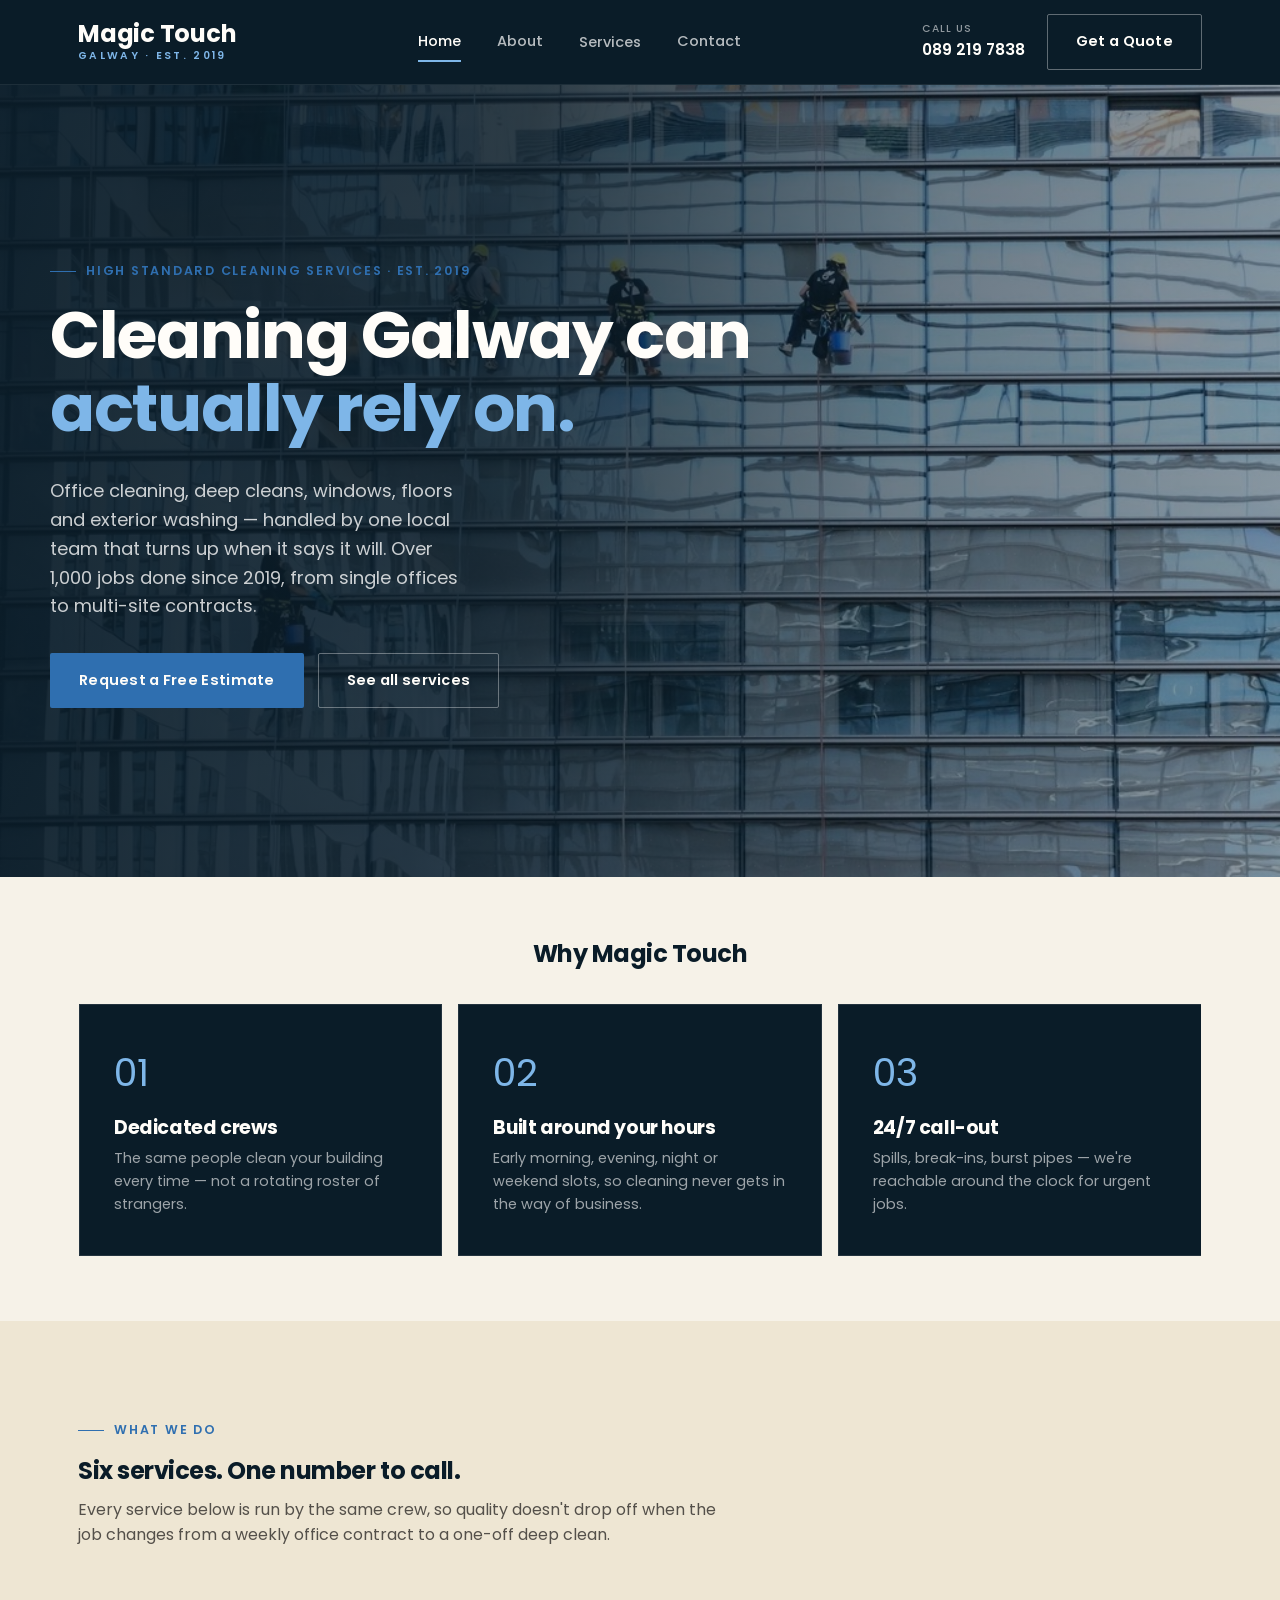
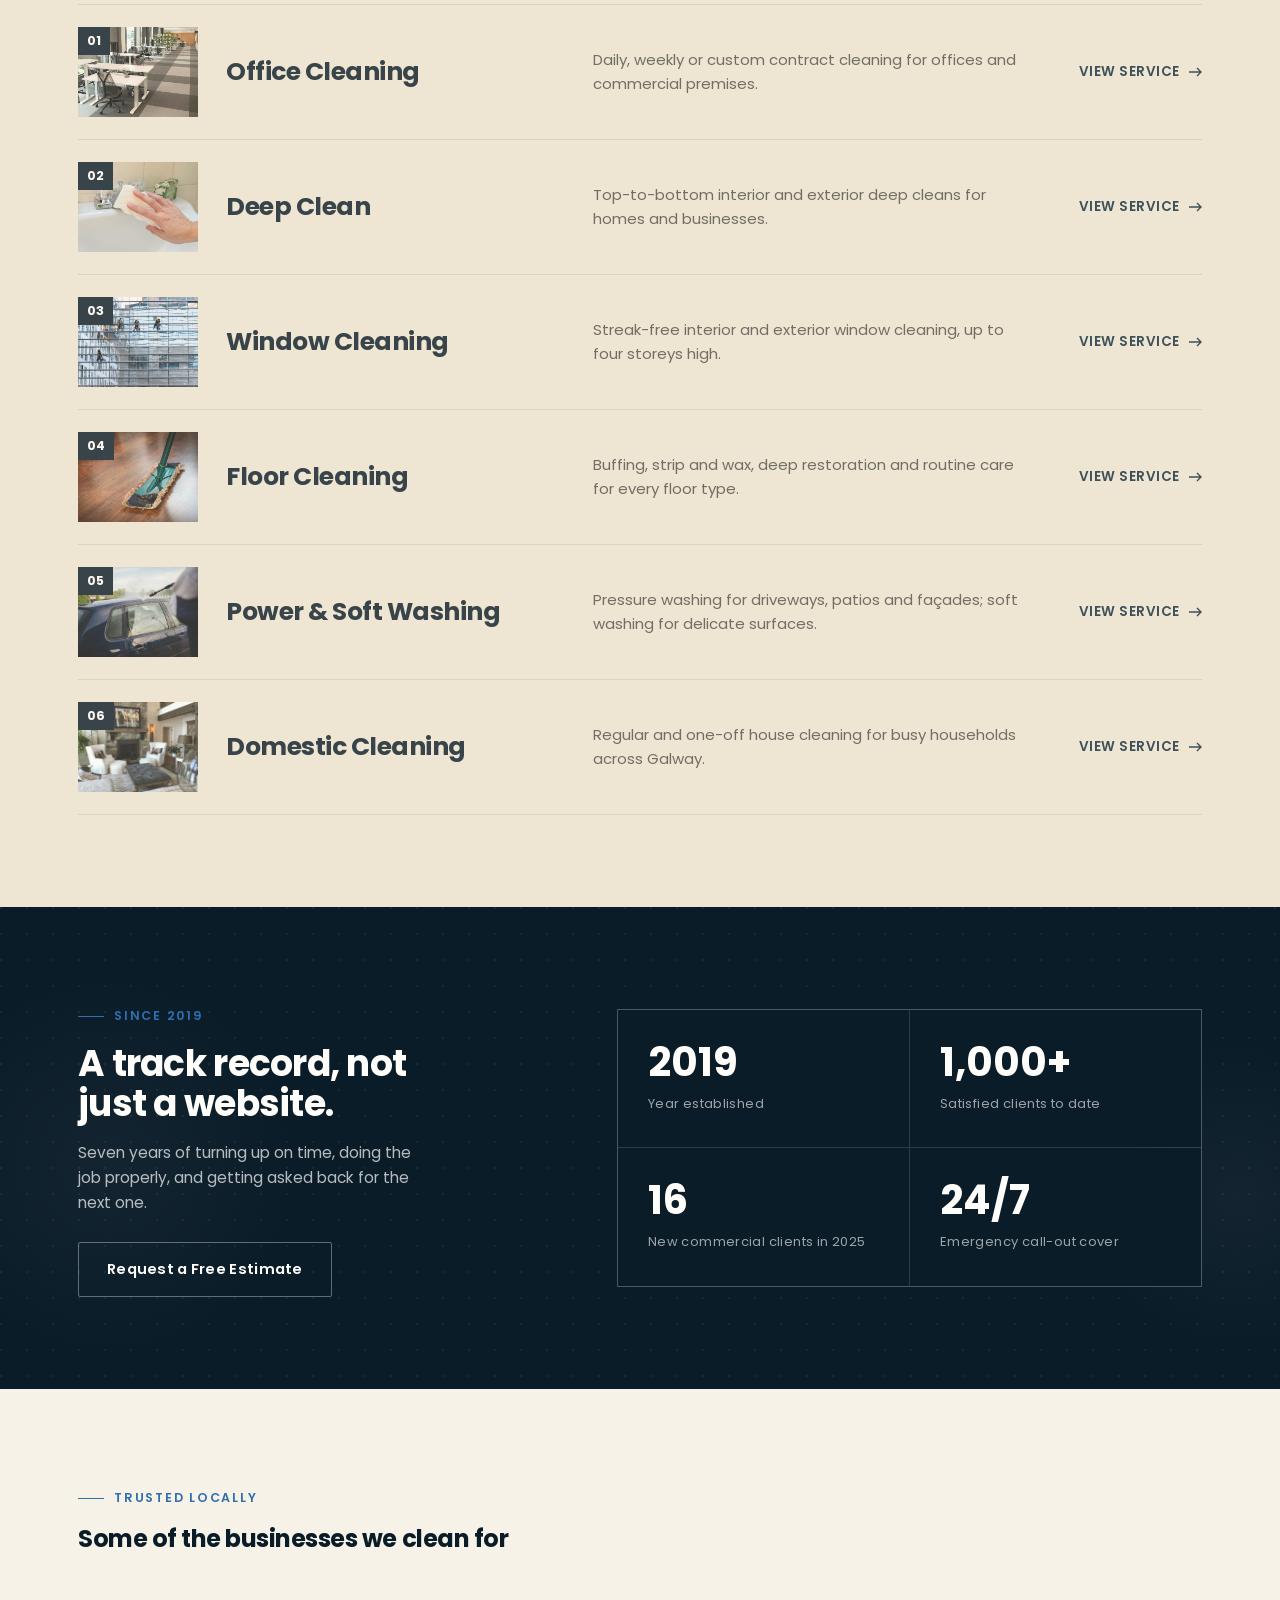
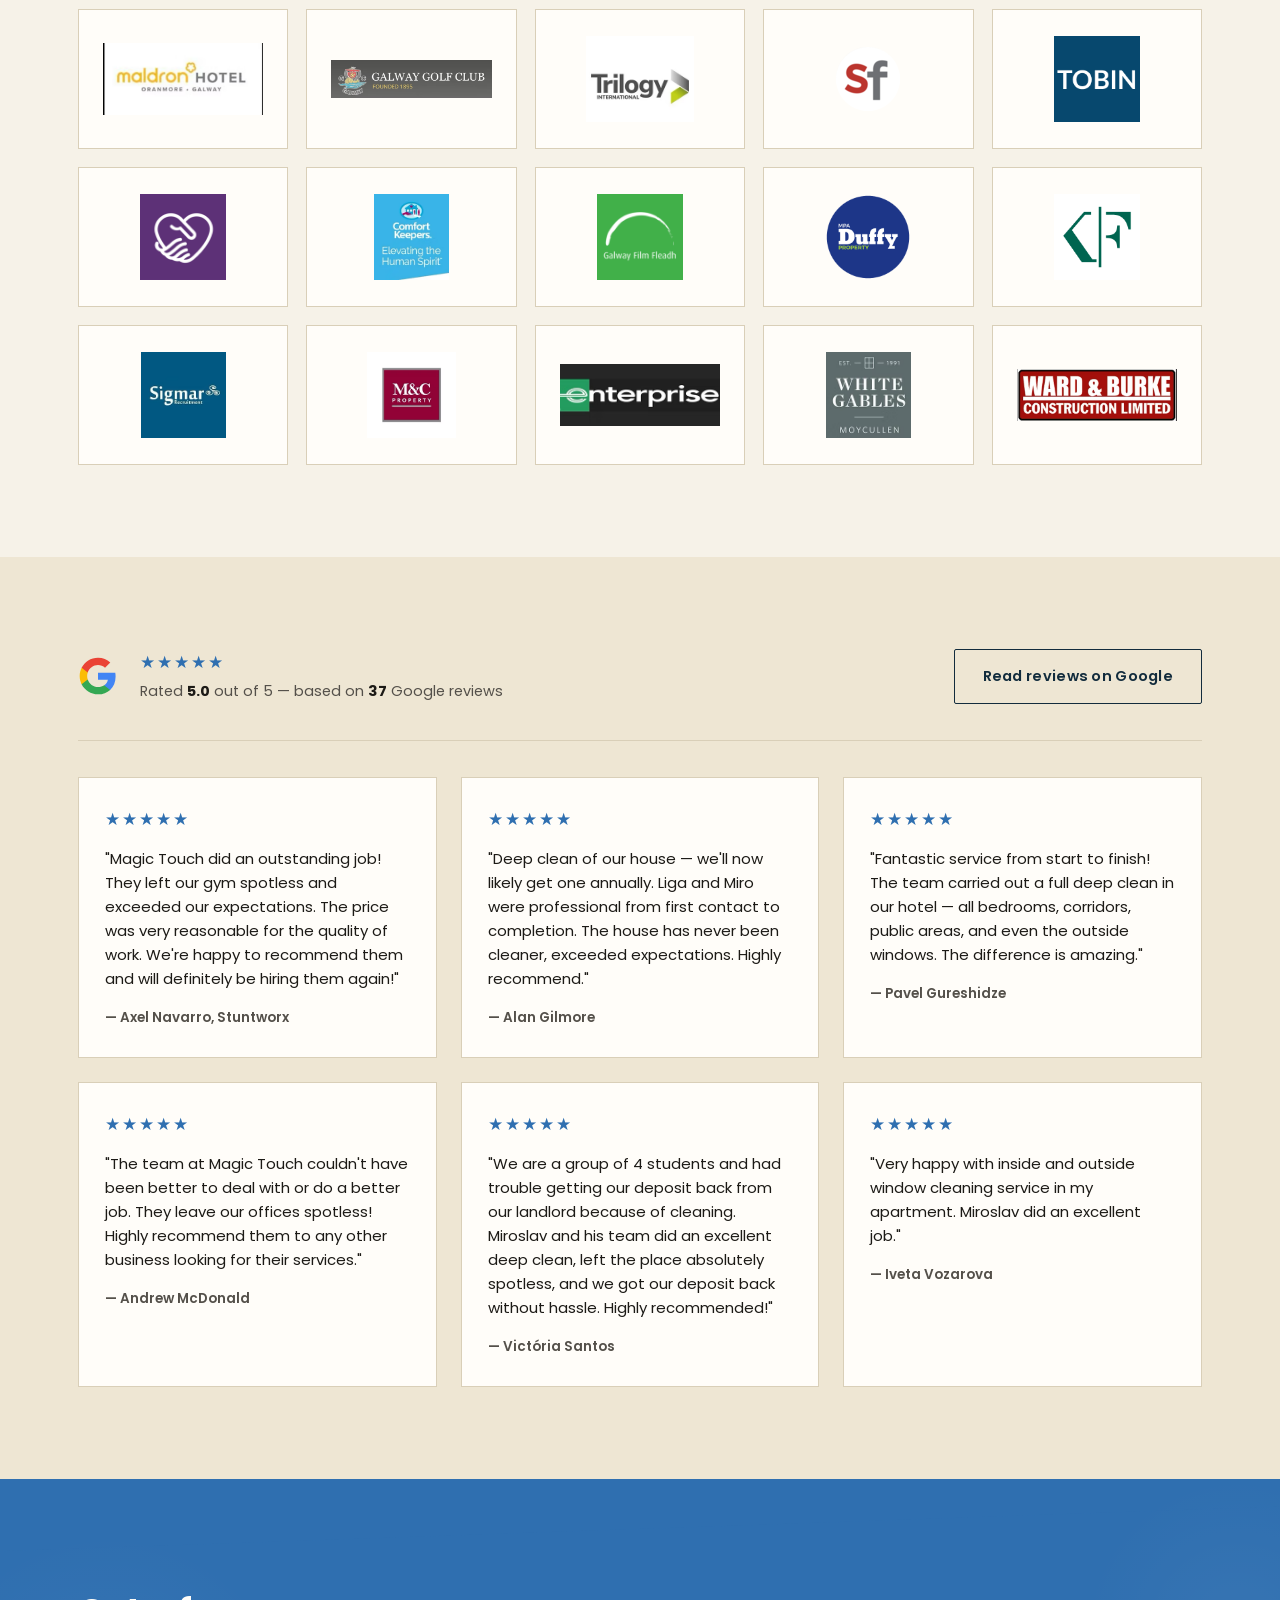
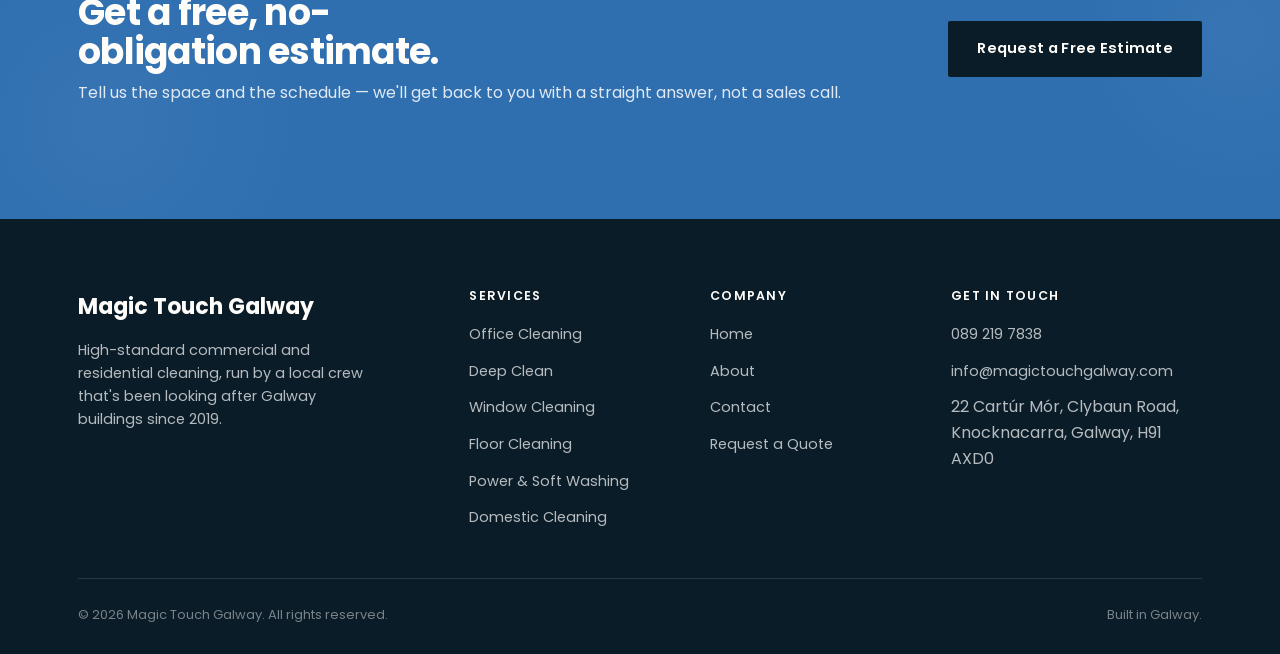
==== commit 7ceaacec: "UI Updates" ====
--- a/index.html
+++ b/index.html
@@ -73,7 +73,8 @@
 
 <section class="section-tight">
   <div class="container">
-    <div class="feature-cols">
+    <h2 style="text-align: center; margin-bottom: 36px;">Why Magic Touch</h2>
+    <div class="feature-cols feature-cols-dark">
       <div class="feature">
         <span class="num">01</span>
         <h3>Dedicated crews</h3>
@@ -159,32 +160,15 @@
   </div>
 </section>
 
-<section class="section-tight">
-  <div class="container">
-    <div class="gallery-strip">
-      <a href="about.html">
-        <figure>
-          <img src="assets/img/team-technician-atrium-v2.jpg" alt="Magic Touch Galway technician on a real job in Galway" loading="lazy">
-          <figcaption>Meet the team <span>→</span></figcaption>
-        </figure>
-      </a>
-      <a href="office-cleaning.html">
-        <figure>
-          <img src="assets/img/office-modern.jpg" alt="Office space cleaned and maintained by Magic Touch Galway" loading="lazy">
-          <figcaption>Commercial <span>→</span></figcaption>
-        </figure>
-      </a>
-      <a href="domestic-cleaning.html">
-        <figure>
-          <img src="assets/img/domestic-cozy.jpg" alt="A tidy, freshly cleaned home" loading="lazy">
-          <figcaption>Residential <span>→</span></figcaption>
-        </figure>
-      </a>
-    </div>
-  </div>
-</section>
+
 
 <section class="stats-section bubble-bg">
+  <div class="dot-grid"></div>
+  <div class="bubbles">
+    <span></span><span></span><span></span><span></span><span></span>
+    <span></span><span></span><span></span><span></span><span></span>
+    <span></span><span></span>
+  </div>
   <div class="container stats-layout">
     <div class="stats-intro">
       <div class="eyebrow">Since 2019</div>
@@ -275,6 +259,11 @@
 </section>
 
 <section class="cta-banner bubble-bg">
+  <div class="bubbles">
+    <span></span><span></span><span></span><span></span><span></span>
+    <span></span><span></span><span></span><span></span><span></span>
+    <span></span><span></span>
+  </div>
   <div class="container">
     <div>
       <h2>Get a free, no-obligation estimate.</h2>
--- a/assets/css/style.css
+++ b/assets/css/style.css
@@ -261,18 +261,9 @@
   min-height: 88vh;
   display: flex;
   align-items: center;
-  padding-bottom: 80px;
 }
 .hero::after {
-  content: "";
-  position: absolute;
-  bottom: -40px;
-  left: 0;
-  width: 100%;
-  height: 100px;
-  background: var(--paper);
-  transform: skewY(-2deg);
-  z-index: 5;
+  display: none;
 }
 .hero-video{
   position: absolute;
@@ -352,6 +343,7 @@
   position: relative;
   overflow: hidden;
 }
+.page-hero .container{ position: relative; z-index: 2; }
 .page-hero::before{
   content: "";
   position: absolute; inset: 0;
@@ -373,7 +365,7 @@
   background: linear-gradient(100deg, rgba(10,28,40,.96) 0%, rgba(10,28,40,.88) 42%, rgba(10,28,40,.6) 75%, rgba(10,28,40,.45) 100%);
   z-index: 1;
 }
-.page-hero .container{ position: relative; z-index: 2; }
+.page-hero .container{ position: relative; z-index: 3; }
 .breadcrumb{
   font-size: 13px;
   color: rgba(255,255,255,.55);
@@ -385,34 +377,94 @@
 .page-hero h1{ color: var(--white); font-size: clamp(34px, 4.6vw, 52px); max-width: 18ch; }
 .page-hero .hero-lead{ max-width: 56ch; margin-bottom: 0; }
 
-/* Bubbly elements */
+/* ============================================================
+   Bubble background effect
+   ============================================================ */
+
+/* Base: sections that carry bubbles need position:relative */
 .bubble-bg {
   position: relative;
+}
+
+/* CTA banner clips its own bubbles — keep overflow hidden there */
+.cta-banner.bubble-bg {
   overflow: hidden;
 }
-.bubble-bg::after {
-  content: "";
-  position: absolute;
-  top: -10%;
-  right: -5%;
-  width: 40%;
-  height: 60%;
-  background: radial-gradient(circle, rgba(255,255,255,0.05) 0%, transparent 70%); animation: float 20s infinite ease-in-out;
+
+/* Shared bubble layer — injected via .bubbles wrapper inside the section */
+.bubbles {
+  position: absolute;
+  inset: 0;
+  pointer-events: none;
+  z-index: 1;
+}
+
+/* Clip bubbles inside sections that need it */
+.cta-banner .bubbles {
+  overflow: hidden;
+}
+
+/* Stats section: bubbles contained within the section — they rise and fade within the dark bg */
+.stats-section .bubbles {
+  overflow: hidden;
+  inset: 0;
+  z-index: 2;
+}
+.bubbles span {
+  position: absolute;
+  display: block;
   border-radius: 50%;
-  z-index: 1;
-  pointer-events: none;
-}
-.bubble-bg::before {
-  content: "";
-  position: absolute;
-  bottom: -10%;
-  left: -5%;
-  width: 30%;
-  height: 50%;
-  background: radial-gradient(circle, rgba(255,255,255,0.03) 0%, transparent 70%); animation: float 20s infinite ease-in-out; animation-delay: -10s;
-  border-radius: 50%;
-  z-index: 1;
-  pointer-events: none;
+  opacity: 0;
+  animation: bubble-rise linear infinite;
+}
+
+/* Light bubbles (on dark navy / blue backgrounds) */
+.bubble-bg .bubbles span {
+  background: radial-gradient(circle at 35% 35%, rgba(255,255,255,0.22) 0%, rgba(255,255,255,0.05) 50%, transparent 70%);
+  border: 1px solid rgba(255,255,255,0.12);
+}
+
+/* Warm bubbles (on paper / paper-alt backgrounds) */
+.bubble-bg.bubble-warm .bubbles span {
+  background: radial-gradient(circle at 35% 35%, rgba(47,111,176,0.10) 0%, rgba(47,111,176,0.03) 50%, transparent 70%);
+  border: 1px solid rgba(47,111,176,0.08);
+}
+
+/* Individual bubble sizes, positions & timing */
+.bubbles span:nth-child(1)  { left: 8%;   width: 80px;  height: 80px;  animation-duration: 18s; animation-delay: 0s;    bottom: -80px;  }
+.bubbles span:nth-child(2)  { left: 18%;  width: 130px; height: 130px; animation-duration: 24s; animation-delay: -6s;   bottom: -130px; }
+.bubbles span:nth-child(3)  { left: 32%;  width: 55px;  height: 55px;  animation-duration: 14s; animation-delay: -3s;   bottom: -55px;  }
+.bubbles span:nth-child(4)  { left: 46%;  width: 190px; height: 190px; animation-duration: 28s; animation-delay: -12s;  bottom: -190px; }
+.bubbles span:nth-child(5)  { left: 58%;  width: 70px;  height: 70px;  animation-duration: 16s; animation-delay: -8s;   bottom: -70px;  }
+.bubbles span:nth-child(6)  { left: 68%;  width: 110px; height: 110px; animation-duration: 22s; animation-delay: -2s;   bottom: -110px; }
+.bubbles span:nth-child(7)  { left: 78%;  width: 50px;  height: 50px;  animation-duration: 13s; animation-delay: -16s;  bottom: -50px;  }
+.bubbles span:nth-child(8)  { left: 85%;  width: 160px; height: 160px; animation-duration: 26s; animation-delay: -9s;   bottom: -160px; }
+.bubbles span:nth-child(9)  { left: 3%;   width: 95px;  height: 95px;  animation-duration: 20s; animation-delay: -14s;  bottom: -95px;  }
+.bubbles span:nth-child(10) { left: 92%;  width: 65px;  height: 65px;  animation-duration: 17s; animation-delay: -4s;   bottom: -65px;  }
+
+/* Large ambient glow bubbles — slow, barely visible, purely decorative */
+.bubbles span:nth-child(11) {
+  left: -8%; top: 10%;
+  width: 420px; height: 420px;
+  background: radial-gradient(circle, rgba(255,255,255,0.04) 0%, transparent 65%);
+  border: none;
+  opacity: 1;
+  animation: bubble-drift 32s ease-in-out infinite;
+  animation-delay: 0s;
+}
+.bubbles span:nth-child(12) {
+  right: -10%; bottom: 5%;
+  width: 340px; height: 340px;
+  background: radial-gradient(circle, rgba(255,255,255,0.04) 0%, transparent 65%);
+  border: none;
+  opacity: 1;
+  animation: bubble-drift 40s ease-in-out infinite;
+  animation-delay: -18s;
+}
+/* Warm variant ambient glow */
+.bubble-bg.bubble-warm .bubbles span:nth-child(11),
+.bubble-bg.bubble-warm .bubbles span:nth-child(12) {
+  background: radial-gradient(circle, rgba(47,111,176,0.07) 0%, transparent 65%);
 }
 
 /* ============================================================
@@ -428,6 +480,9 @@
 .bg-navy{ background: var(--navy-deep); color: var(--white); }
 .bg-navy h2{ color: var(--white); }
 .bg-navy .eyebrow{ color: var(--blue-light); }
+
+/* ensure content inside bubble sections always clears the bubble layer */
+.bubble-bg > .container { position: relative; z-index: 1; }
 
 /* services index list (numbered, editorial) */
 .service-list{ border-top: 1px solid var(--line); opacity: 0.8; }
@@ -493,6 +548,28 @@
   border-right: 1px solid var(--line);
 }
 .feature-cols .feature:last-child{ border-right: none; }
+
+/* dark navy variant */
+.feature-cols-dark {
+  background: transparent;
+  border-color: transparent;
+  gap: 16px;
+  opacity: 1;
+}
+.feature-cols-dark .feature {
+  background: var(--navy-deep);
+  border: 1px solid rgba(255,255,255,0.1);
+  border-right: 1px solid rgba(255,255,255,0.1);
+}
+.feature-cols-dark .feature .num {
+  color: var(--blue-light);
+}
+.feature-cols-dark .feature h3 {
+  color: var(--white);
+}
+.feature-cols-dark .feature p {
+  color: rgba(255,255,255,0.6);
+}
 .feature-cols-5{ grid-template-columns: repeat(5, 1fr); }
 @media (max-width: 1100px){
   .feature-cols-5{ grid-template-columns: repeat(3, 1fr); }
@@ -607,42 +684,21 @@
   background: var(--navy-deep);
   color: var(--white);
   overflow: hidden;
-  padding: 140px 0;
-}
-.stats-section.bubble-bg::after, .stats-section.bubble-bg::before {
-  background: radial-gradient(circle, rgba(255,255,255,0.08) 0%, transparent 70%);
-}
-.stats-section::before {
-  content: "";
-  position: absolute;
-  top: -40px;
-  left: 0;
-  width: 100%;
-  height: 100px;
-  background: var(--navy-deep);
-  transform: skewY(-2deg);
-  z-index: 2;
-}
-.stats-section::after {
-  content: "";
-  position: absolute;
-  bottom: -40px;
-  left: 0;
-  width: 100%;
-  height: 100px;
-  background: var(--navy-deep);
-  transform: skewY(-2deg);
-  z-index: 2;
+  padding: 92px 0;
 }
 .stats-section .container {
   position: relative;
   z-index: 3;
 }
-.stats-section > *:first-child:not(.container) {
+.stats-section .dot-grid {
   position: absolute; inset: 0;
   background-image: radial-gradient(circle at 1px 1px, rgba(255,255,255,.06) 1px, transparent 0);
   background-size: 26px 26px;
   z-index: 1;
+  pointer-events: none;
+}
+.stats-section .bubbles {
+  z-index: 2;
 }
 .stats-layout{
   position: relative;
@@ -948,3 +1004,17 @@
   .hero-actions .btn{ padding: 14px 22px; font-size: 13.5px; }
 }
 @keyframes float { 0%, 100% { transform: translateY(0) translateX(0); } 50% { transform: translateY(-20px) translateX(10px); } }
+
+@keyframes bubble-rise {
+  0%   { transform: translateY(0) translateX(0) scale(1);    opacity: 0; }
+  5%   { opacity: .55; }
+  80%  { opacity: .15; }
+  100% { transform: translateY(-110vh) translateX(30px) scale(1.1); opacity: 0; }
+}
+
+@keyframes bubble-drift {
+  0%   { transform: translateY(0)   translateX(0); }
+  33%  { transform: translateY(-28px) translateX(18px); }
+  66%  { transform: translateY(12px)  translateX(-14px); }
+  100% { transform: translateY(0)   translateX(0); }
+}
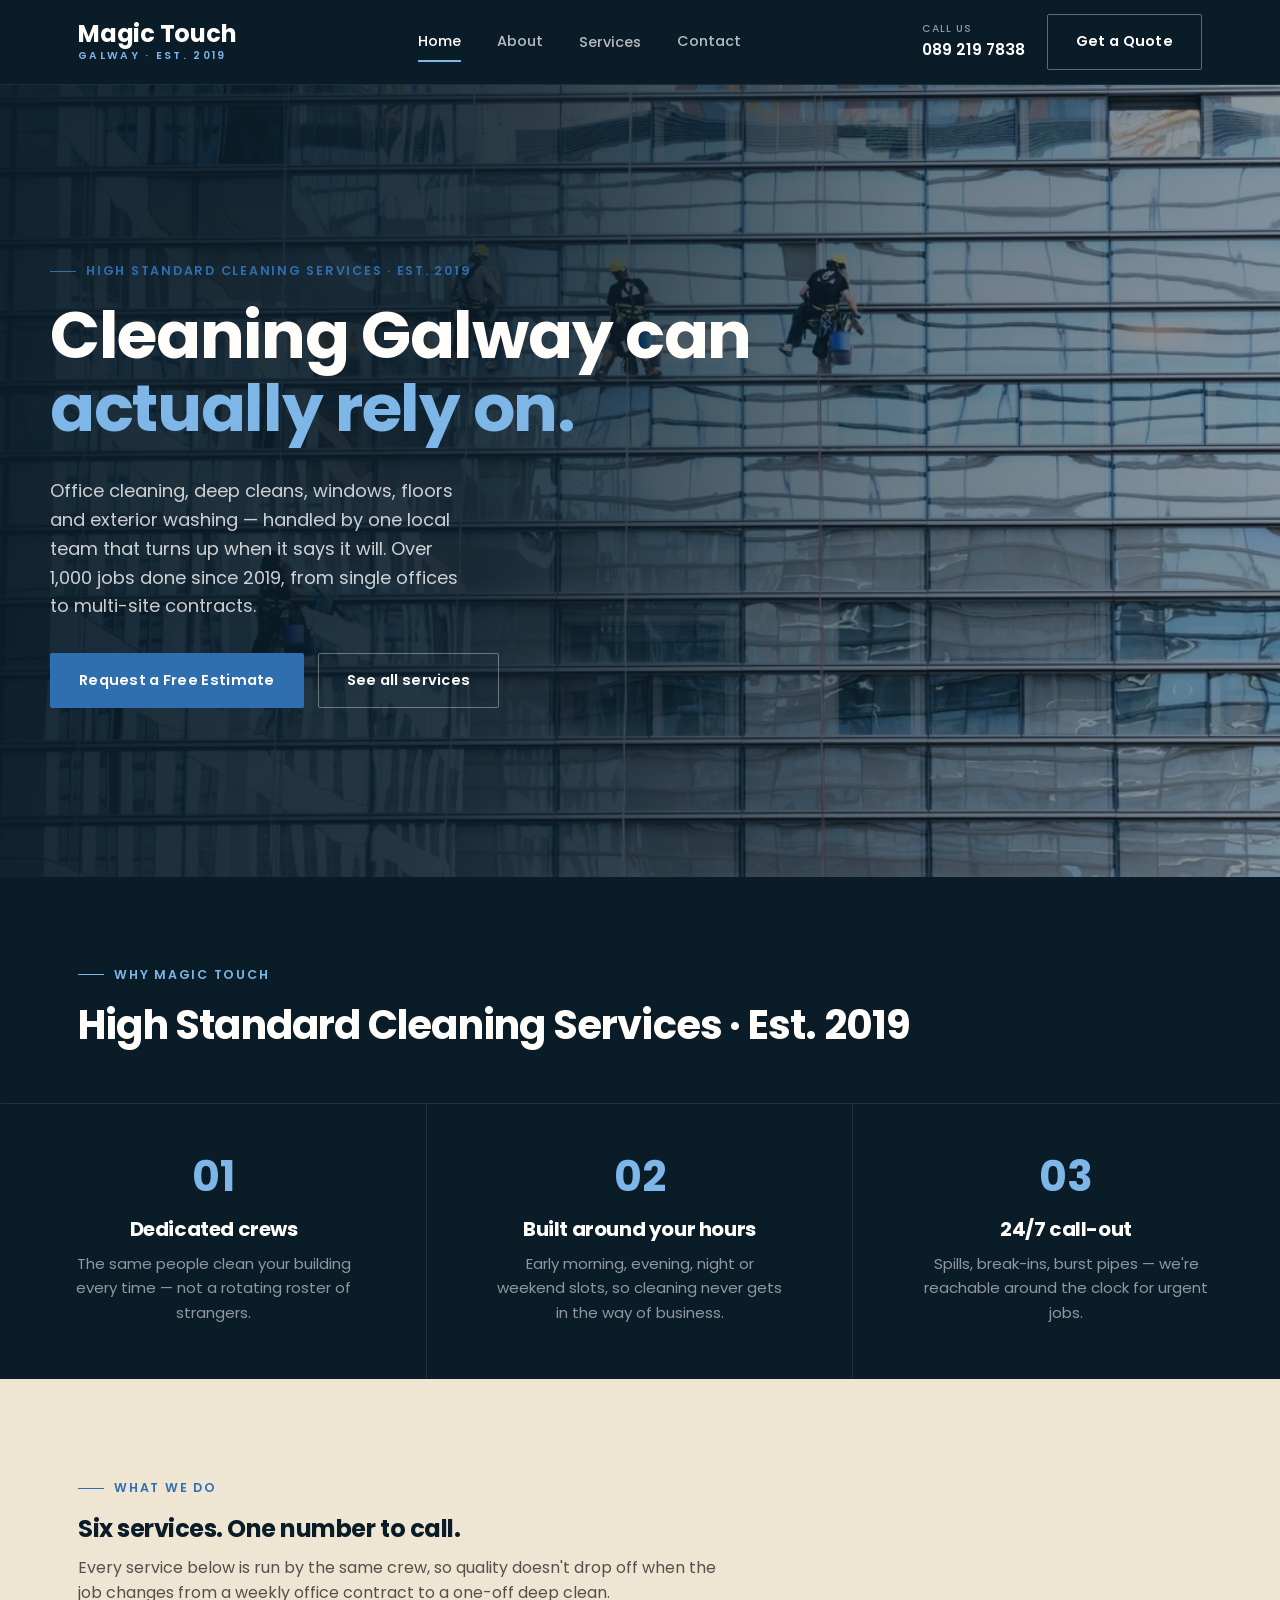
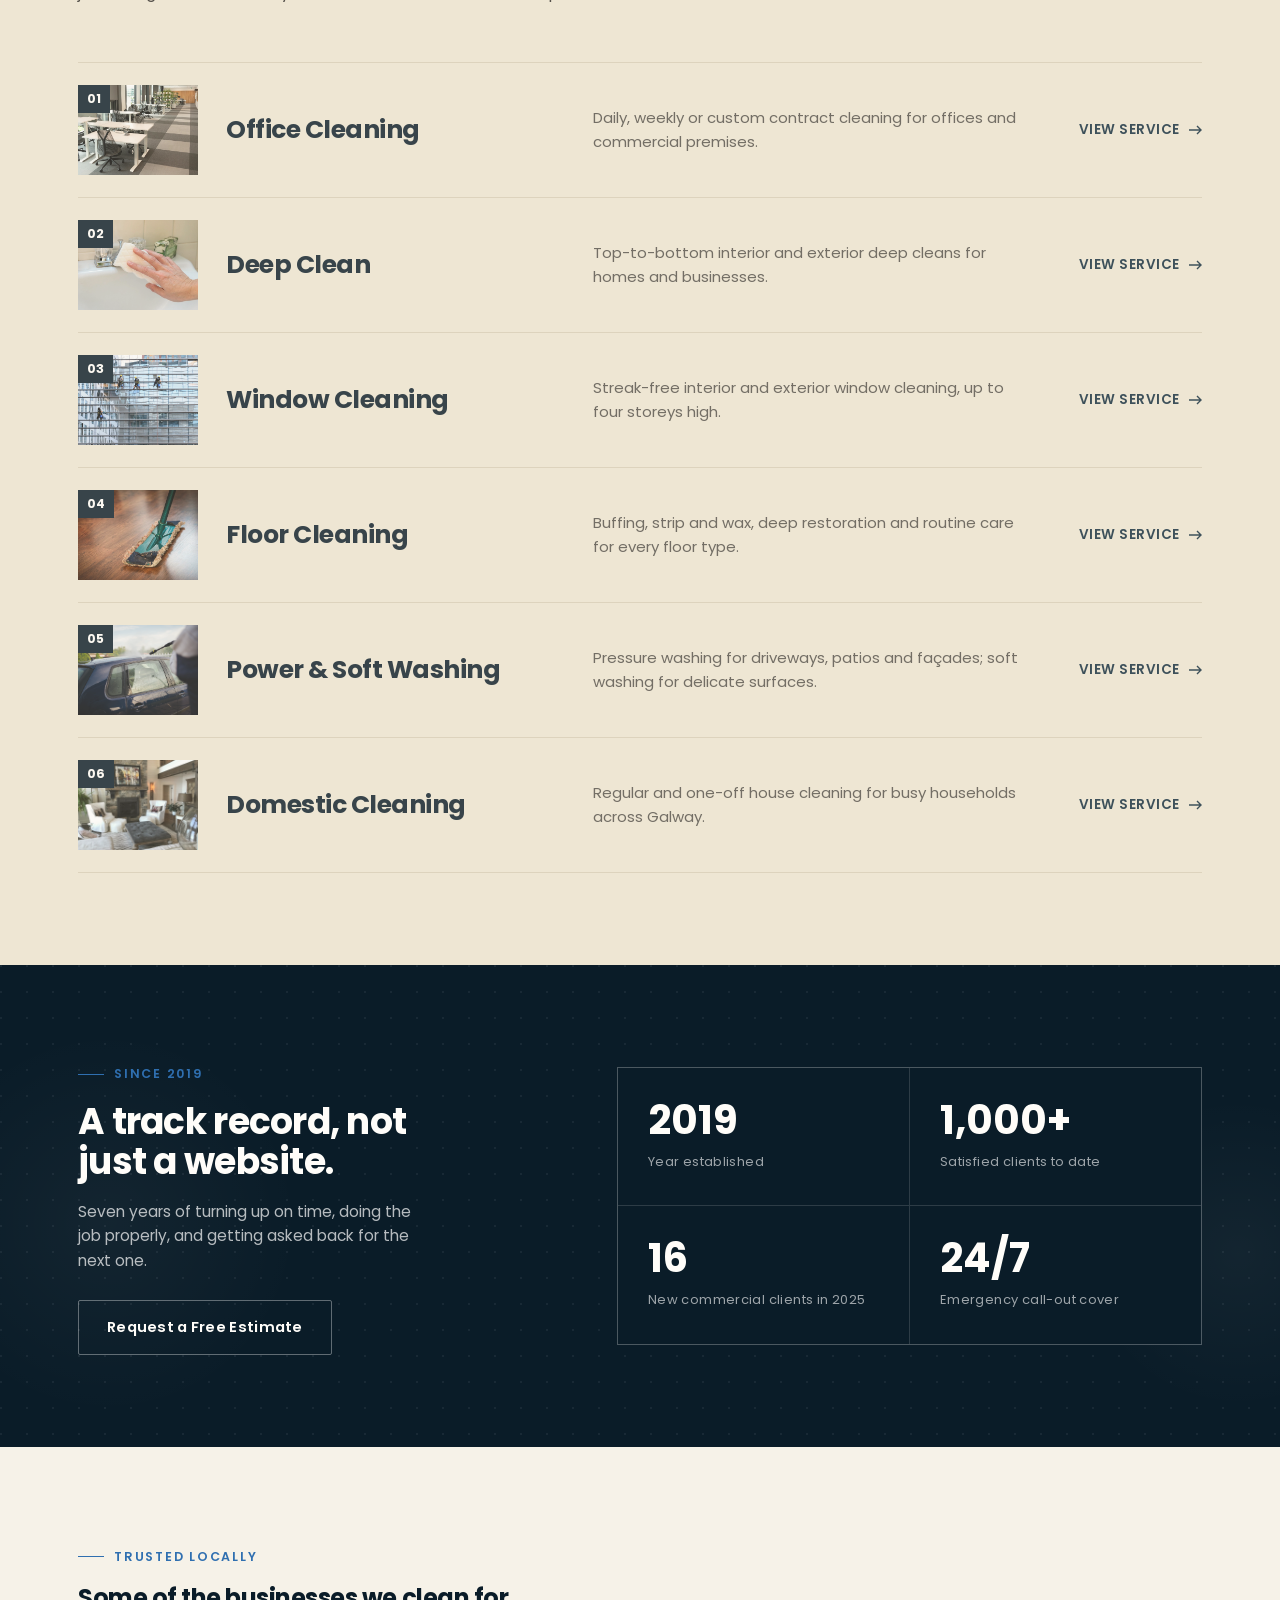
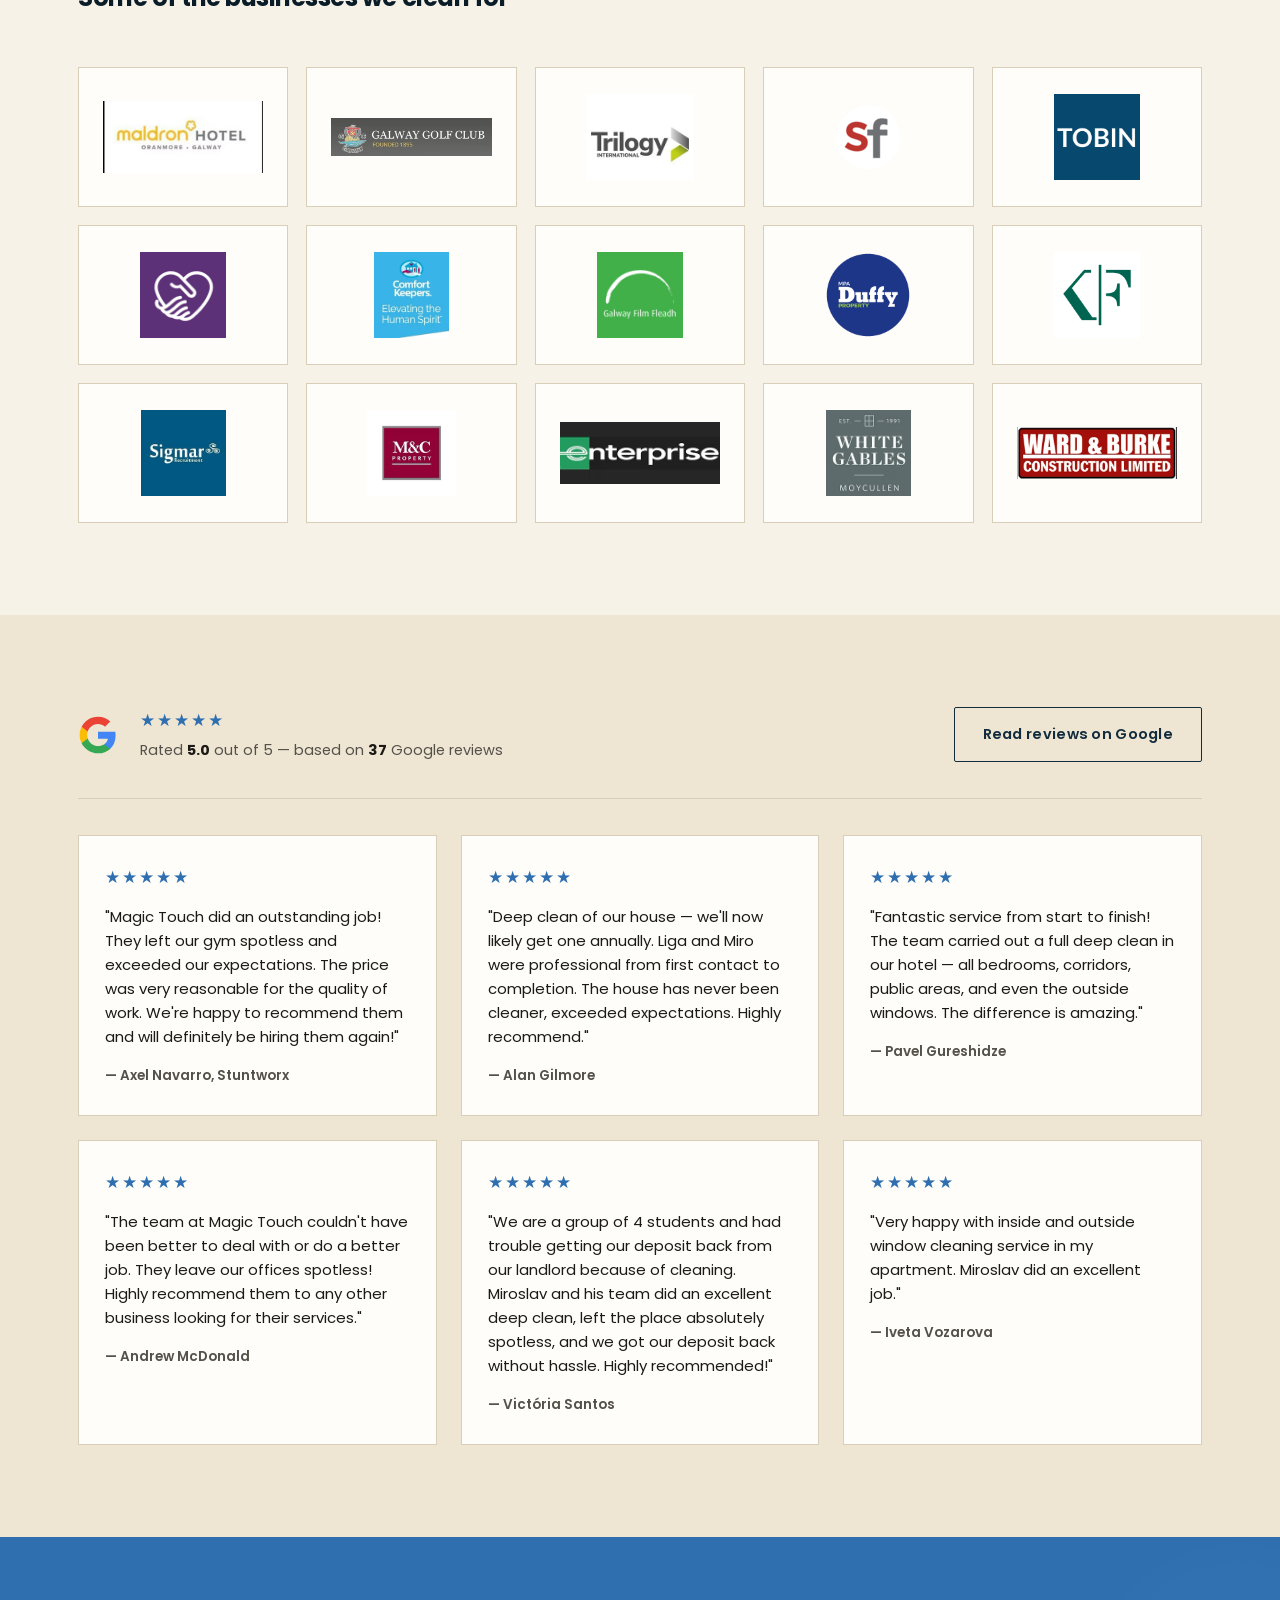
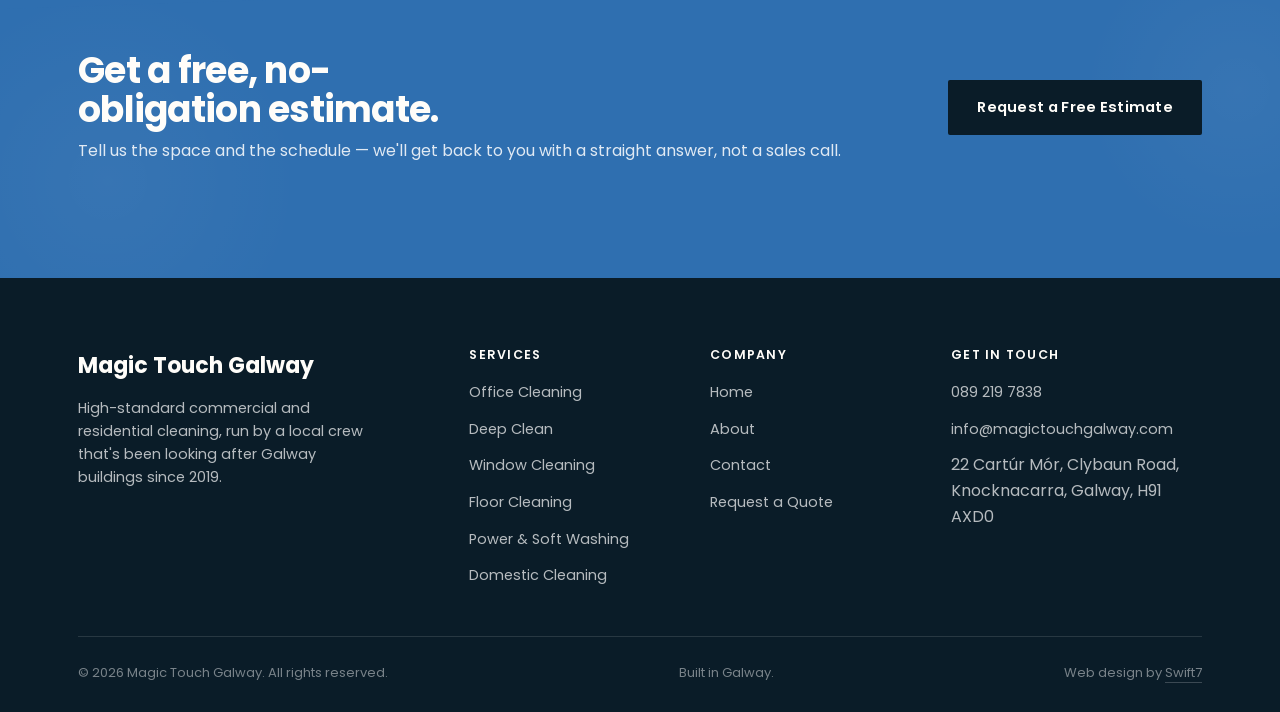
==== commit 92588041: "UI Fixes" ====
--- a/index.html
+++ b/index.html
@@ -71,25 +71,28 @@
   </div>
 </section>
 
-<section class="section-tight">
-  <div class="container">
-    <h2 style="text-align: center; margin-bottom: 36px;">Why Magic Touch</h2>
-    <div class="feature-cols feature-cols-dark">
-      <div class="feature">
-        <span class="num">01</span>
-        <h3>Dedicated crews</h3>
-        <p>The same people clean your building every time — not a rotating roster of strangers.</p>
-      </div>
-      <div class="feature">
-        <span class="num">02</span>
-        <h3>Built around your hours</h3>
-        <p>Early morning, evening, night or weekend slots, so cleaning never gets in the way of business.</p>
-      </div>
-      <div class="feature">
-        <span class="num">03</span>
-        <h3>24/7 call-out</h3>
-        <p>Spills, break-ins, burst pipes — we're reachable around the clock for urgent jobs.</p>
-      </div>
+<section class="why-section">
+  <div class="container">
+    <div class="why-head">
+      <div class="eyebrow">Why Magic Touch</div>
+      <h2>High Standard Cleaning Services · Est. 2019</h2>
+    </div>
+  </div>
+  <div class="feature-cols feature-cols-dark feature-cols-fullwidth">
+    <div class="feature">
+      <span class="num">01</span>
+      <h3>Dedicated crews</h3>
+      <p>The same people clean your building every time — not a rotating roster of strangers.</p>
+    </div>
+    <div class="feature">
+      <span class="num">02</span>
+      <h3>Built around your hours</h3>
+      <p>Early morning, evening, night or weekend slots, so cleaning never gets in the way of business.</p>
+    </div>
+    <div class="feature">
+      <span class="num">03</span>
+      <h3>24/7 call-out</h3>
+      <p>Spills, break-ins, burst pipes — we're reachable around the clock for urgent jobs.</p>
     </div>
   </div>
 </section>
@@ -312,6 +315,7 @@
     <div class="footer-bottom">
       <span>© 2026 Magic Touch Galway. All rights reserved.</span>
       <span>Built in Galway.</span>
+      <span>Web design by <a href="https://swift7.co.uk" target="_blank" rel="noopener" style="color:inherit; border-bottom: 1px solid rgba(255,255,255,.2);">Swift7</a></span>
     </div>
   </div>
 </footer>
--- a/assets/css/style.css
+++ b/assets/css/style.css
@@ -549,6 +549,26 @@
 }
 .feature-cols .feature:last-child{ border-right: none; }
 
+/* why section */
+.why-section {
+  background: var(--navy-deep);
+  padding: 80px 0 0;
+}
+.why-head {
+  margin-bottom: 56px;
+}
+.why-head .eyebrow {
+  color: var(--blue-light);
+}
+.why-head .eyebrow::before {
+  background: var(--blue-light);
+}
+.why-head h2 {
+  color: var(--white);
+  font-size: clamp(28px, 3.4vw, 40px);
+  margin: 0;
+}
+
 /* dark navy variant */
 .feature-cols-dark {
   background: transparent;
@@ -569,6 +589,61 @@
 }
 .feature-cols-dark .feature p {
   color: rgba(255,255,255,0.6);
+}
+
+/* full width — no gaps, boxes stretch edge to edge */
+.feature-cols-fullwidth {
+  gap: 0;
+  width: 100%;
+  border-top: 1px solid rgba(255,255,255,0.1);
+}
+.feature-cols-fullwidth .feature {
+  background: transparent;
+  border: none;
+  border-right: 1px solid rgba(255,255,255,0.1);
+  padding: 52px 48px;
+  display: flex;
+  flex-direction: column;
+  align-items: center;
+  text-align: center;
+}
+.feature-cols-fullwidth .feature:last-child {
+  border-right: none;
+}
+.feature-cols-fullwidth .feature .num {
+  font-family: var(--serif);
+  font-size: 42px;
+  font-weight: 700;
+  color: var(--blue-light);
+  display: block;
+  margin-bottom: 20px;
+  line-height: 1;
+}
+.feature-cols-fullwidth .feature h3 {
+  font-size: 20px;
+  color: var(--white);
+  margin-bottom: 12px;
+}
+.feature-cols-fullwidth .feature p {
+  font-size: 15px;
+  color: rgba(255,255,255,0.55);
+  line-height: 1.65;
+  margin: 0;
+  max-width: 32ch;
+}
+
+@media (max-width: 980px) {
+  .feature-cols-fullwidth {
+    grid-template-columns: 1fr;
+  }
+  .feature-cols-fullwidth .feature {
+    border-right: none;
+    border-bottom: 1px solid rgba(255,255,255,0.1);
+    padding: 36px 28px;
+  }
+  .feature-cols-fullwidth .feature:last-child {
+    border-bottom: none;
+  }
 }
 .feature-cols-5{ grid-template-columns: repeat(5, 1fr); }
 @media (max-width: 1100px){
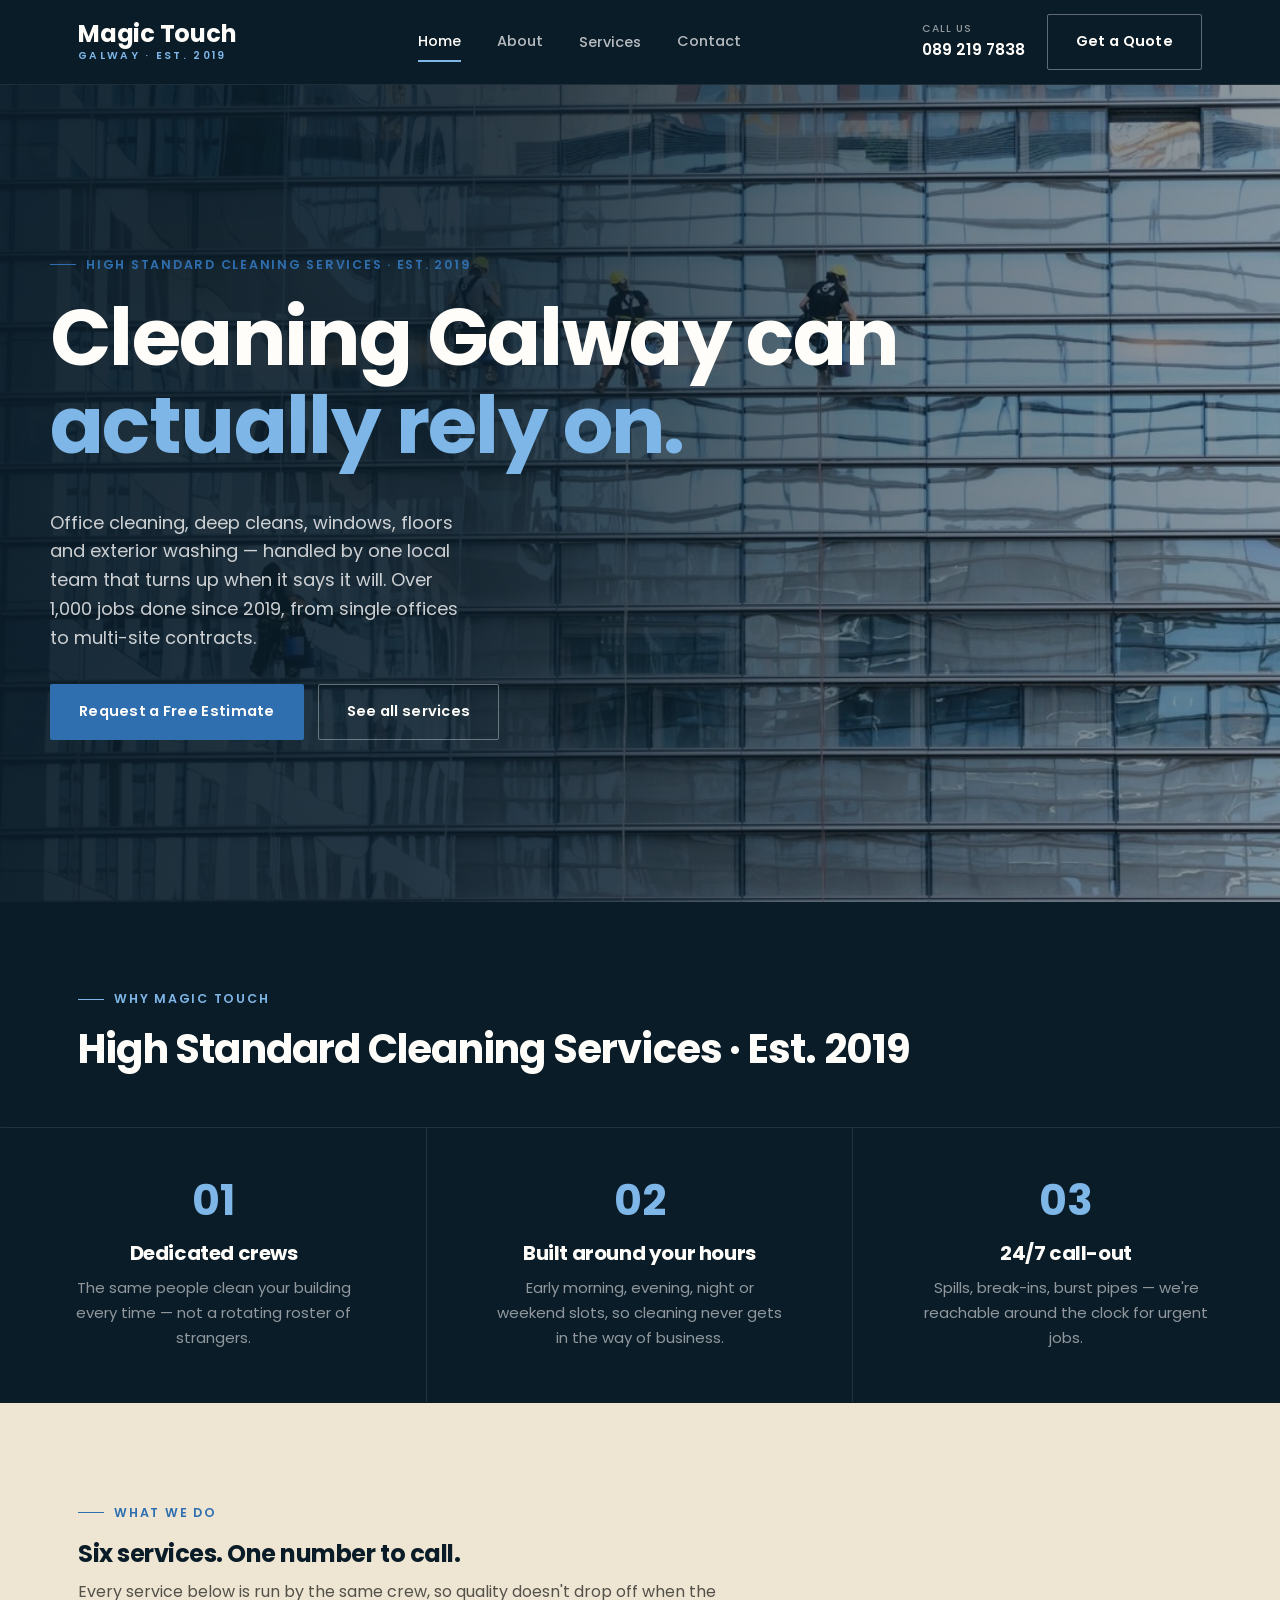
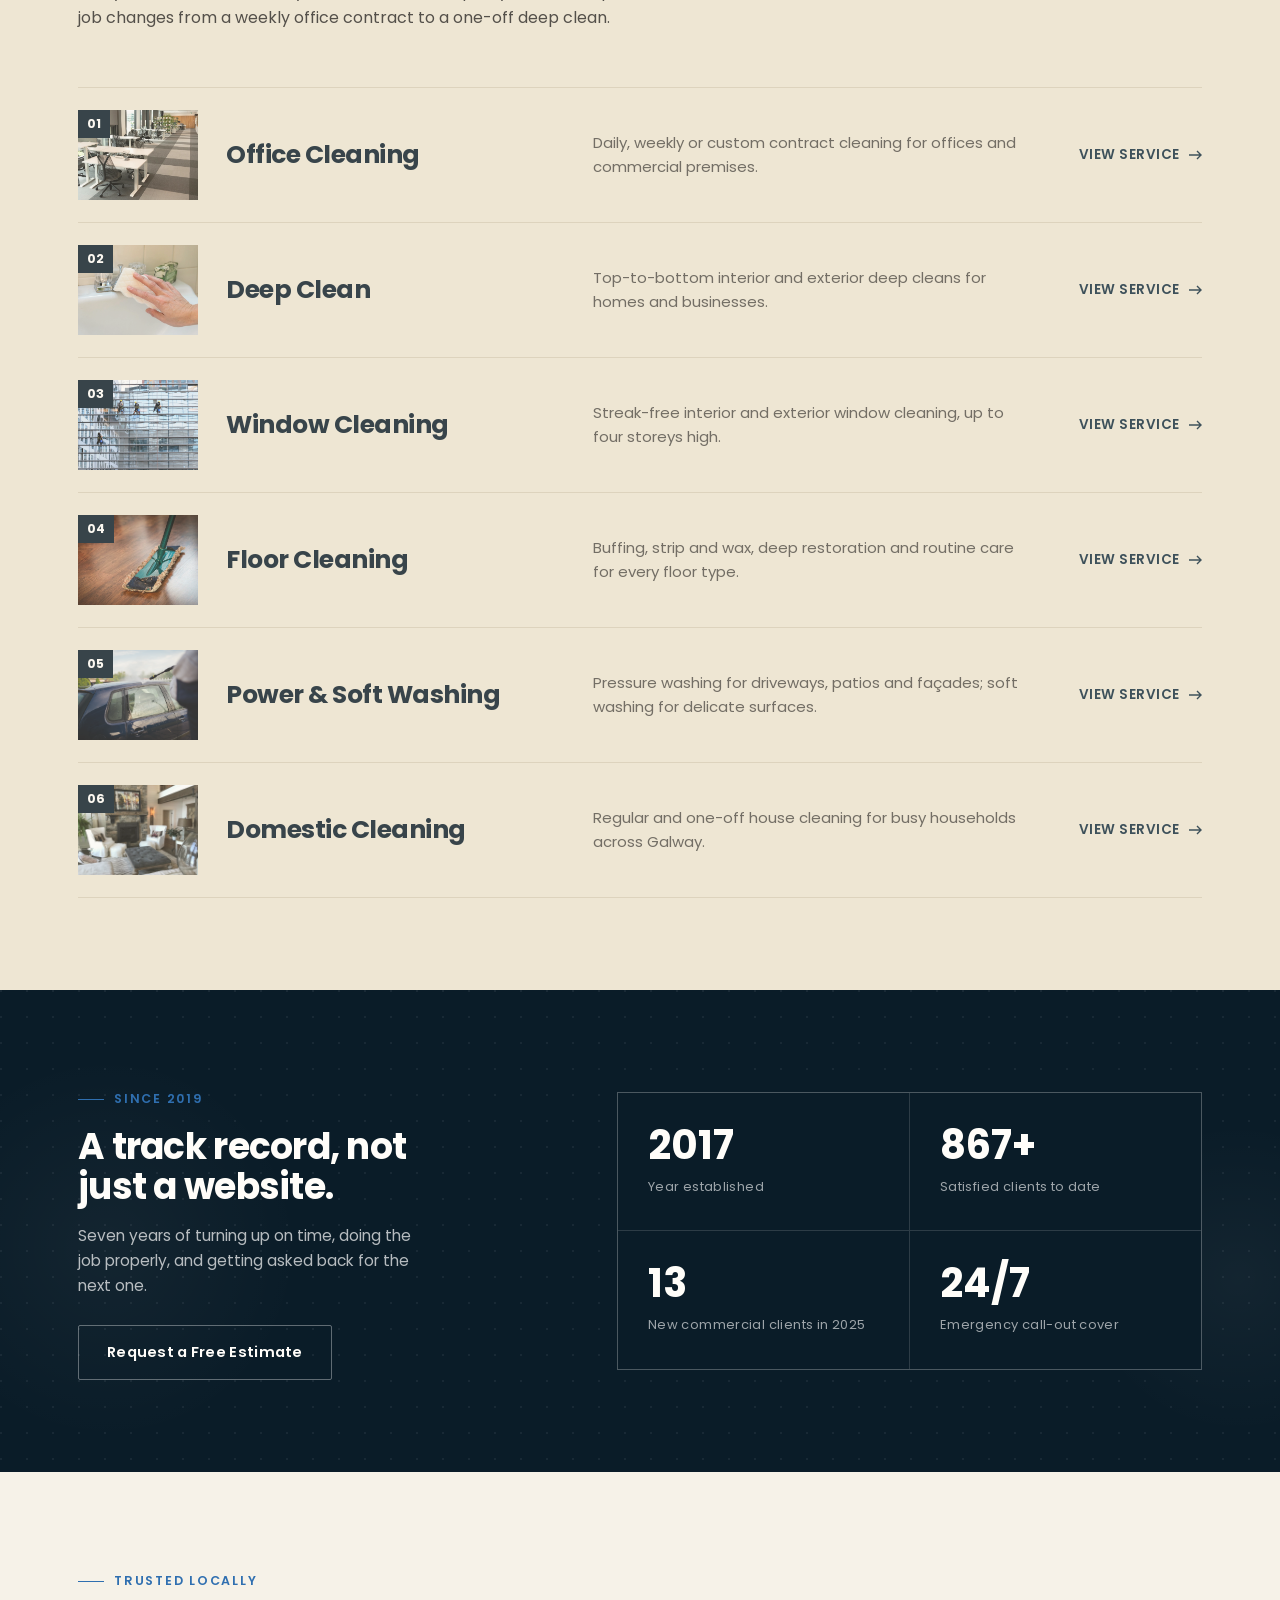
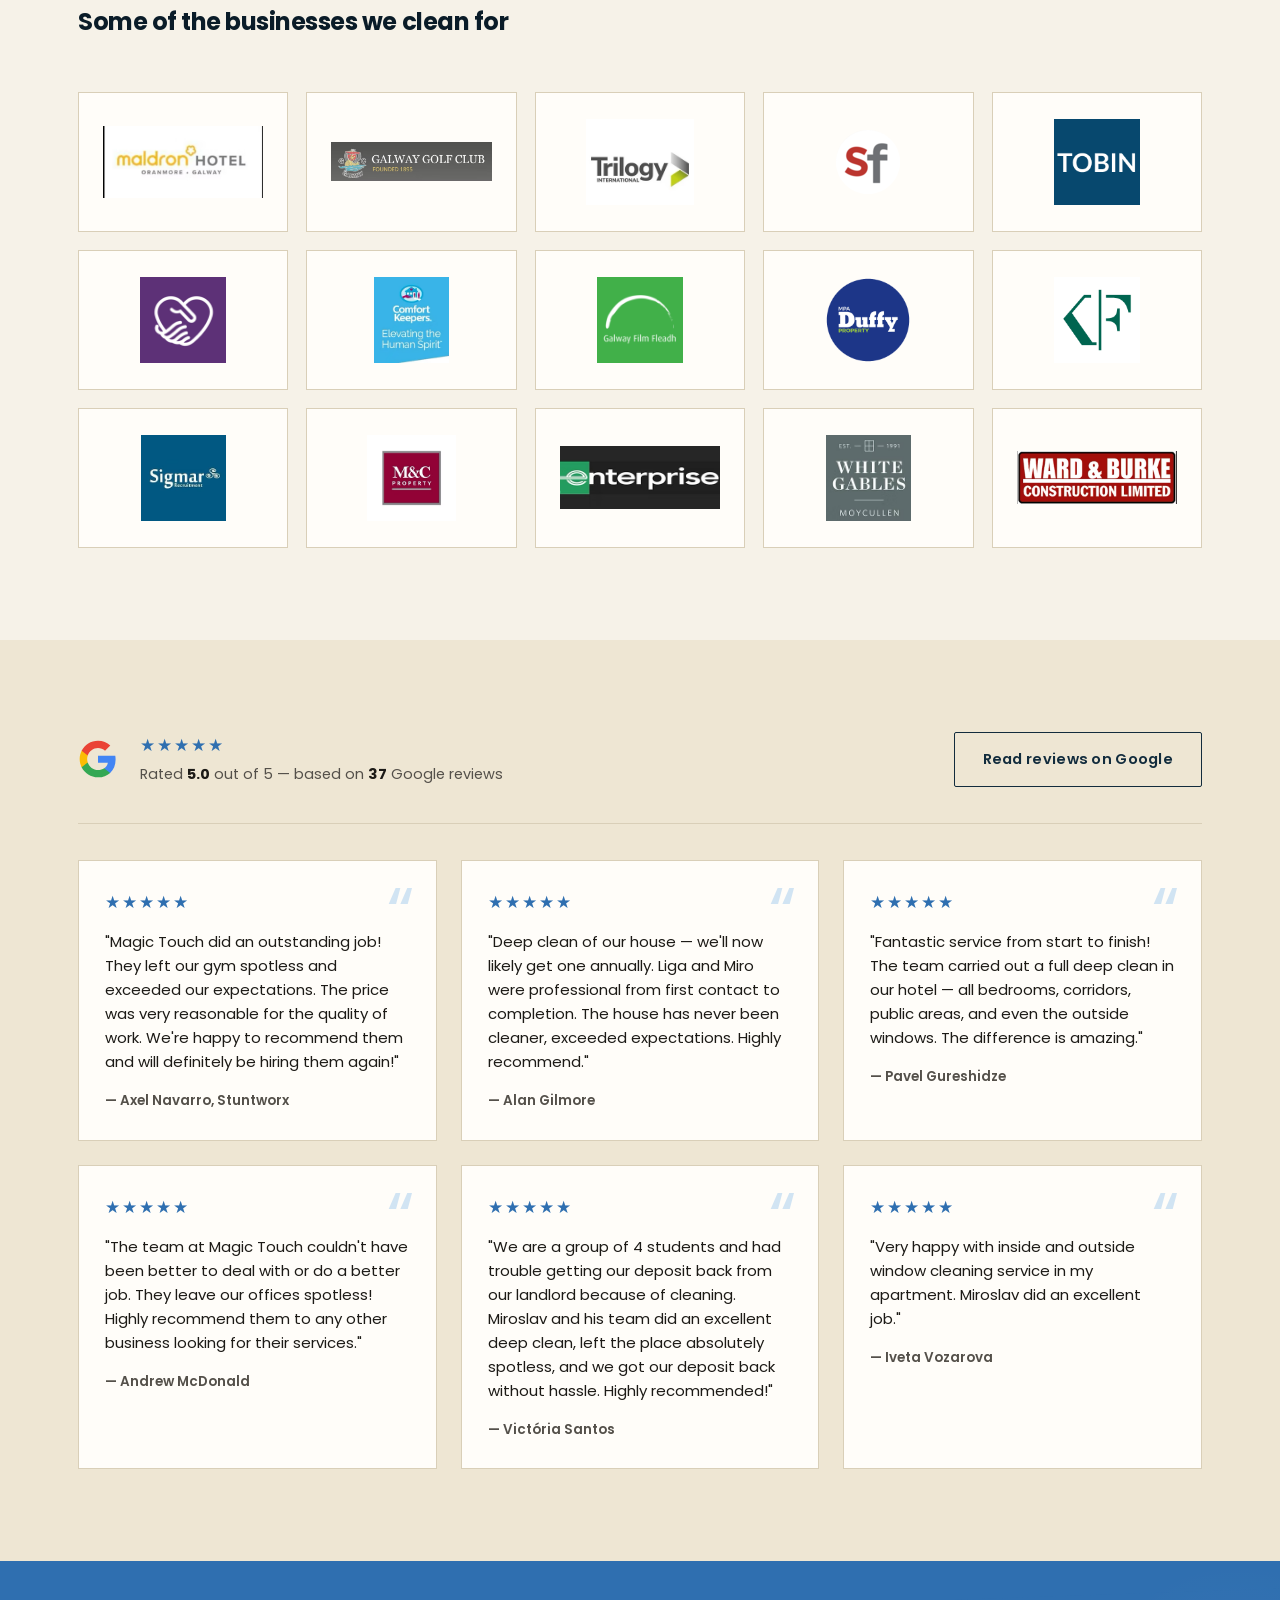
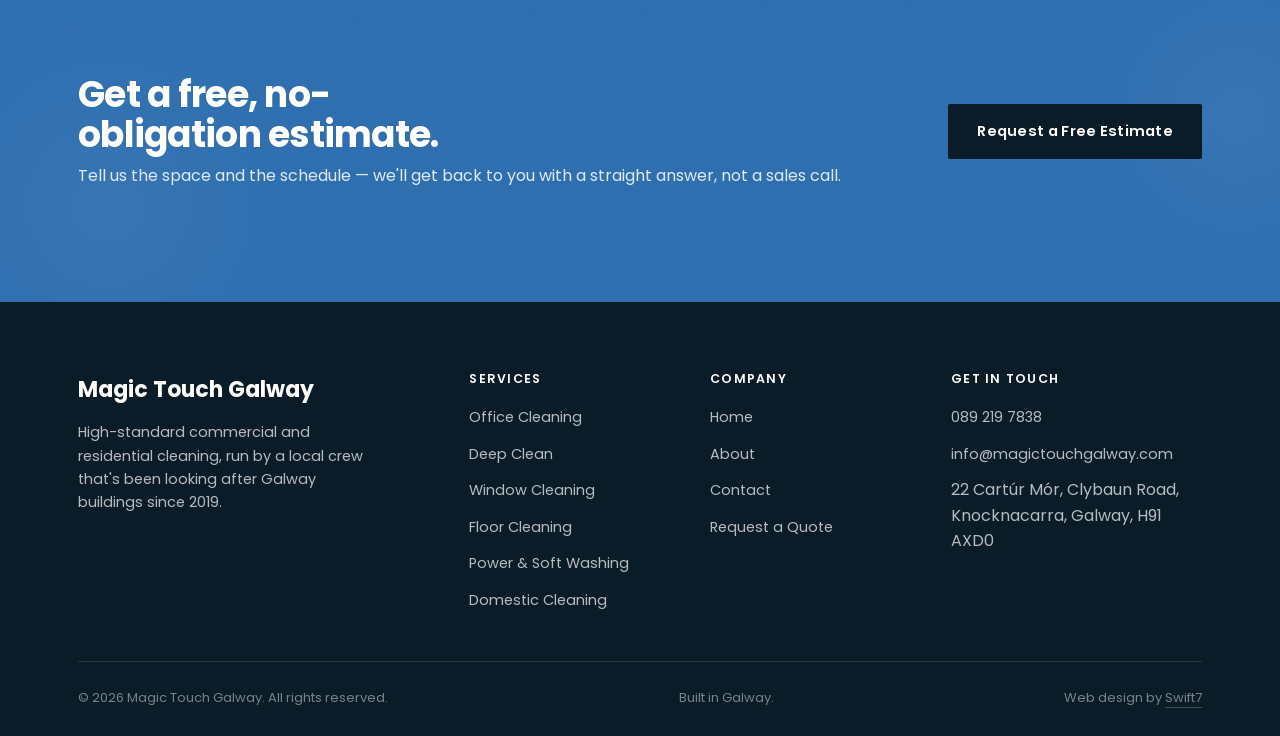
==== commit ed707060: "Fixes" ====
--- a/index.html
+++ b/index.html
@@ -99,13 +99,13 @@
 
 <section id="services" class="bg-alt">
   <div class="container">
-    <div class="section-head">
+    <div class="section-head fade-up">
       <div class="eyebrow">What we do</div>
       <h2>Six services. One number to call.</h2>
       <p style="color:var(--ink-soft); font-size:16px;">Every service below is run by the same crew, so quality doesn't drop off when the job changes from a weekly office contract to a one-off deep clean.</p>
     </div>
     <div class="service-list">
-      <a href="office-cleaning.html" class="service-row">
+      <a href="office-cleaning.html" class="service-row fade-up">
         <div class="thumb">
           <img src="assets/img/office-modern.jpg" alt="" loading="lazy">
           <span class="num">01</span>
@@ -114,7 +114,7 @@
         <p>Daily, weekly or custom contract cleaning for offices and commercial premises.</p>
         <span class="go">View service <svg width="14" height="10" viewBox="0 0 14 10" fill="none"><path d="M1 5h12M9 1l4 4-4 4" stroke="currentColor" stroke-width="1.4"/></svg></span>
       </a>
-      <a href="deep-clean.html" class="service-row">
+      <a href="deep-clean.html" class="service-row fade-up">
         <div class="thumb">
           <img src="assets/img/deep-bathroom.jpg" alt="" loading="lazy">
           <span class="num">02</span>
@@ -123,7 +123,7 @@
         <p>Top-to-bottom interior and exterior deep cleans for homes and businesses.</p>
         <span class="go">View service <svg width="14" height="10" viewBox="0 0 14 10" fill="none"><path d="M1 5h12M9 1l4 4-4 4" stroke="currentColor" stroke-width="1.4"/></svg></span>
       </a>
-      <a href="window-cleaning.html" class="service-row">
+      <a href="window-cleaning.html" class="service-row fade-up">
         <div class="thumb">
           <img src="assets/img/window-skyscraper.jpg" alt="" loading="lazy">
           <span class="num">03</span>
@@ -132,7 +132,7 @@
         <p>Streak-free interior and exterior window cleaning, up to four storeys high.</p>
         <span class="go">View service <svg width="14" height="10" viewBox="0 0 14 10" fill="none"><path d="M1 5h12M9 1l4 4-4 4" stroke="currentColor" stroke-width="1.4"/></svg></span>
       </a>
-      <a href="floor-cleaning.html" class="service-row">
+      <a href="floor-cleaning.html" class="service-row fade-up">
         <div class="thumb">
           <img src="assets/img/floor-sweep.jpg" alt="" loading="lazy">
           <span class="num">04</span>
@@ -141,7 +141,7 @@
         <p>Buffing, strip and wax, deep restoration and routine care for every floor type.</p>
         <span class="go">View service <svg width="14" height="10" viewBox="0 0 14 10" fill="none"><path d="M1 5h12M9 1l4 4-4 4" stroke="currentColor" stroke-width="1.4"/></svg></span>
       </a>
-      <a href="power-washing.html" class="service-row">
+      <a href="power-washing.html" class="service-row fade-up">
         <div class="thumb">
           <img src="assets/img/power-driveway.jpg" alt="" loading="lazy">
           <span class="num">05</span>
@@ -150,7 +150,7 @@
         <p>Pressure washing for driveways, patios and façades; soft washing for delicate surfaces.</p>
         <span class="go">View service <svg width="14" height="10" viewBox="0 0 14 10" fill="none"><path d="M1 5h12M9 1l4 4-4 4" stroke="currentColor" stroke-width="1.4"/></svg></span>
       </a>
-      <a href="domestic-cleaning.html" class="service-row">
+      <a href="domestic-cleaning.html" class="service-row fade-up">
         <div class="thumb">
           <img src="assets/img/domestic-cozy.jpg" alt="" loading="lazy">
           <span class="num">06</span>
@@ -180,10 +180,10 @@
       <a href="contact.html" class="btn btn-outline">Request a Free Estimate</a>
     </div>
     <div class="stats-grid">
-      <div class="stat"><span class="rule"></span><strong>2019</strong><span class="stat-label">Year established</span></div>
-      <div class="stat"><span class="rule"></span><strong>1,000+</strong><span class="stat-label">Satisfied clients to date</span></div>
-      <div class="stat"><span class="rule"></span><strong>16</strong><span class="stat-label">New commercial clients in 2025</span></div>
-      <div class="stat"><span class="rule"></span><strong>24/7</strong><span class="stat-label">Emergency call-out cover</span></div>
+      <div class="stat fade-up"><span class="rule"></span><strong data-count="2019" data-suffix="">2019</strong><span class="stat-label">Year established</span></div>
+      <div class="stat fade-up"><span class="rule"></span><strong data-count="1000" data-suffix="+">1,000+</strong><span class="stat-label">Satisfied clients to date</span></div>
+      <div class="stat fade-up"><span class="rule"></span><strong data-count="16" data-suffix="">16</strong><span class="stat-label">New commercial clients in 2025</span></div>
+      <div class="stat fade-up"><span class="rule"></span><strong data-count="0" data-suffix="24/7">24/7</strong><span class="stat-label">Emergency call-out cover</span></div>
     </div>
   </div>
 </section>
@@ -226,32 +226,32 @@
         <a href="https://www.google.com/search?q=magic+touch+galway#lrd=0x485b9799cc273881:0x6ae7c54a3818af67,1,,,," target="_blank" rel="noopener" class="btn btn-line">Read reviews on Google</a>
       </div>
       <div class="reviews-grid">
-        <figure class="review-card">
+        <figure class="review-card fade-up">
           <div class="reviews-stars">★★★★★</div>
           <blockquote>"Magic Touch did an outstanding job! They left our gym spotless and exceeded our expectations. The price was very reasonable for the quality of work. We're happy to recommend them and will definitely be hiring them again!"</blockquote>
           <figcaption>— Axel Navarro, Stuntworx</figcaption>
         </figure>
-        <figure class="review-card">
+        <figure class="review-card fade-up">
           <div class="reviews-stars">★★★★★</div>
           <blockquote>"Deep clean of our house — we'll now likely get one annually. Liga and Miro were professional from first contact to completion. The house has never been cleaner, exceeded expectations. Highly recommend."</blockquote>
           <figcaption>— Alan Gilmore</figcaption>
         </figure>
-        <figure class="review-card">
+        <figure class="review-card fade-up">
           <div class="reviews-stars">★★★★★</div>
           <blockquote>"Fantastic service from start to finish! The team carried out a full deep clean in our hotel — all bedrooms, corridors, public areas, and even the outside windows. The difference is amazing."</blockquote>
           <figcaption>— Pavel Gureshidze</figcaption>
         </figure>
-        <figure class="review-card">
+        <figure class="review-card fade-up">
           <div class="reviews-stars">★★★★★</div>
           <blockquote>"The team at Magic Touch couldn't have been better to deal with or do a better job. They leave our offices spotless! Highly recommend them to any other business looking for their services."</blockquote>
           <figcaption>— Andrew McDonald</figcaption>
         </figure>
-        <figure class="review-card">
+        <figure class="review-card fade-up">
           <div class="reviews-stars">★★★★★</div>
           <blockquote>"We are a group of 4 students and had trouble getting our deposit back from our landlord because of cleaning. Miroslav and his team did an excellent deep clean, left the place absolutely spotless, and we got our deposit back without hassle. Highly recommended!"</blockquote>
           <figcaption>— Victória Santos</figcaption>
         </figure>
-        <figure class="review-card">
+        <figure class="review-card fade-up">
           <div class="reviews-stars">★★★★★</div>
           <blockquote>"Very happy with inside and outside window cleaning service in my apartment. Miroslav did an excellent job."</blockquote>
           <figcaption>— Iveta Vozarova</figcaption>
--- a/assets/css/style.css
+++ b/assets/css/style.css
@@ -303,7 +303,7 @@
 .hero .hero-grid-solo h1, .hero-grid-solo .hero-lead{ max-width: 38ch; }
 .hero h1{
   color: var(--white);
-  font-size: clamp(40px, 5.4vw, 66px);
+  font-size: clamp(48px, 6.5vw, 80px);
   max-width: 13ch;
 }
 .hero h1 em{
@@ -508,7 +508,7 @@
   object-fit: cover;
   transition: transform .4s ease;
 }
-.service-row:hover .thumb img{ transform: scale(1.06); }
+.service-row:hover .thumb img{ transform: scale(1.1); filter: brightness(1.08); }
 .service-row .num{
   position: absolute;
   top: 0; left: 0;
@@ -884,6 +884,19 @@
   background: var(--white);
   border: 1px solid var(--line);
   padding: 28px 26px;
+  position: relative;
+}
+.review-card::before {
+  content: "\201C";
+  position: absolute;
+  top: 16px;
+  right: 22px;
+  font-family: var(--serif);
+  font-size: 72px;
+  line-height: 1;
+  color: var(--blue-light);
+  opacity: 0.35;
+  pointer-events: none;
 }
 .review-card blockquote{
   margin: 14px 0 16px;
@@ -1080,6 +1093,24 @@
 }
 @keyframes float { 0%, 100% { transform: translateY(0) translateX(0); } 50% { transform: translateY(-20px) translateX(10px); } }
 
+/* ============================================================
+   Scroll animations
+   ============================================================ */
+.fade-up {
+  opacity: 0;
+  transform: translateY(24px);
+  transition: opacity .55s ease, transform .55s ease;
+}
+.fade-up.visible {
+  opacity: 1;
+  transform: translateY(0);
+}
+.fade-up:nth-child(2) { transition-delay: .1s; }
+.fade-up:nth-child(3) { transition-delay: .2s; }
+.fade-up:nth-child(4) { transition-delay: .3s; }
+.fade-up:nth-child(5) { transition-delay: .4s; }
+.fade-up:nth-child(6) { transition-delay: .5s; }
+
 @keyframes bubble-rise {
   0%   { transform: translateY(0) translateX(0) scale(1);    opacity: 0; }
   5%   { opacity: .55; }
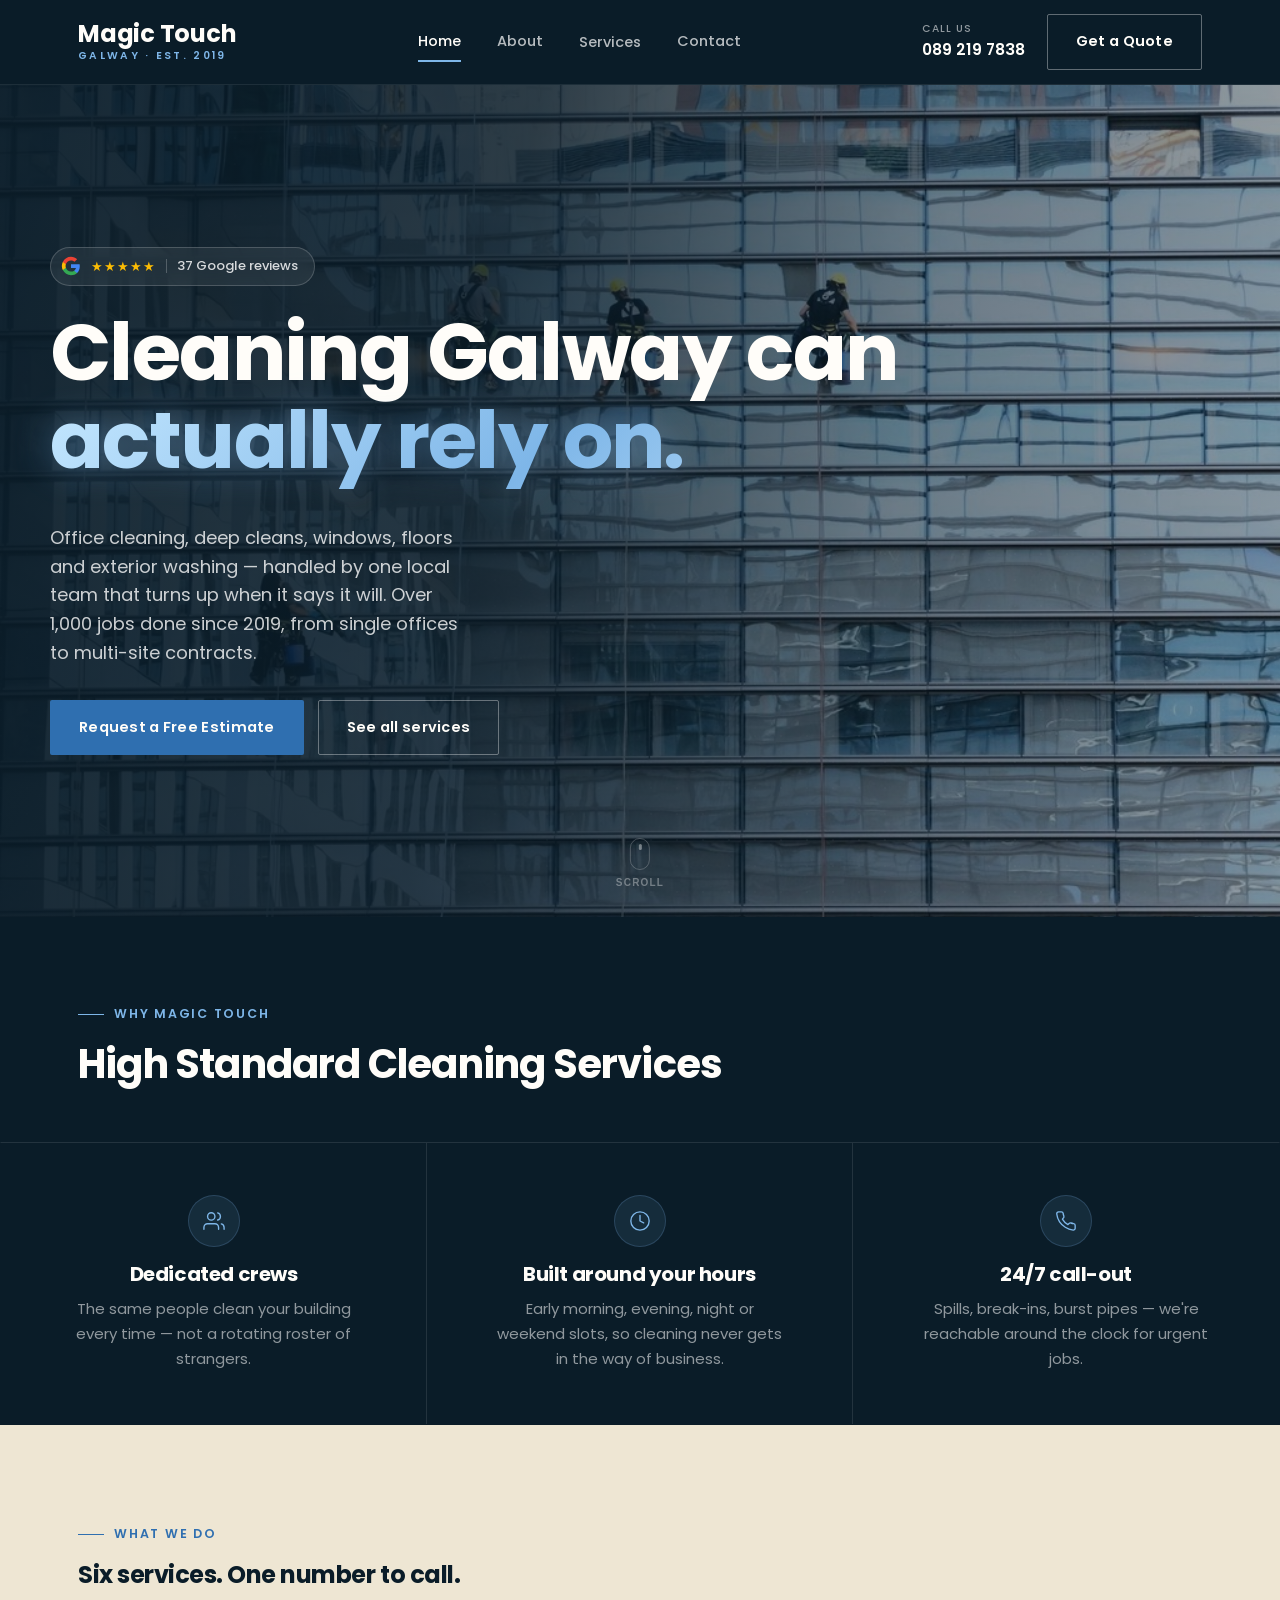
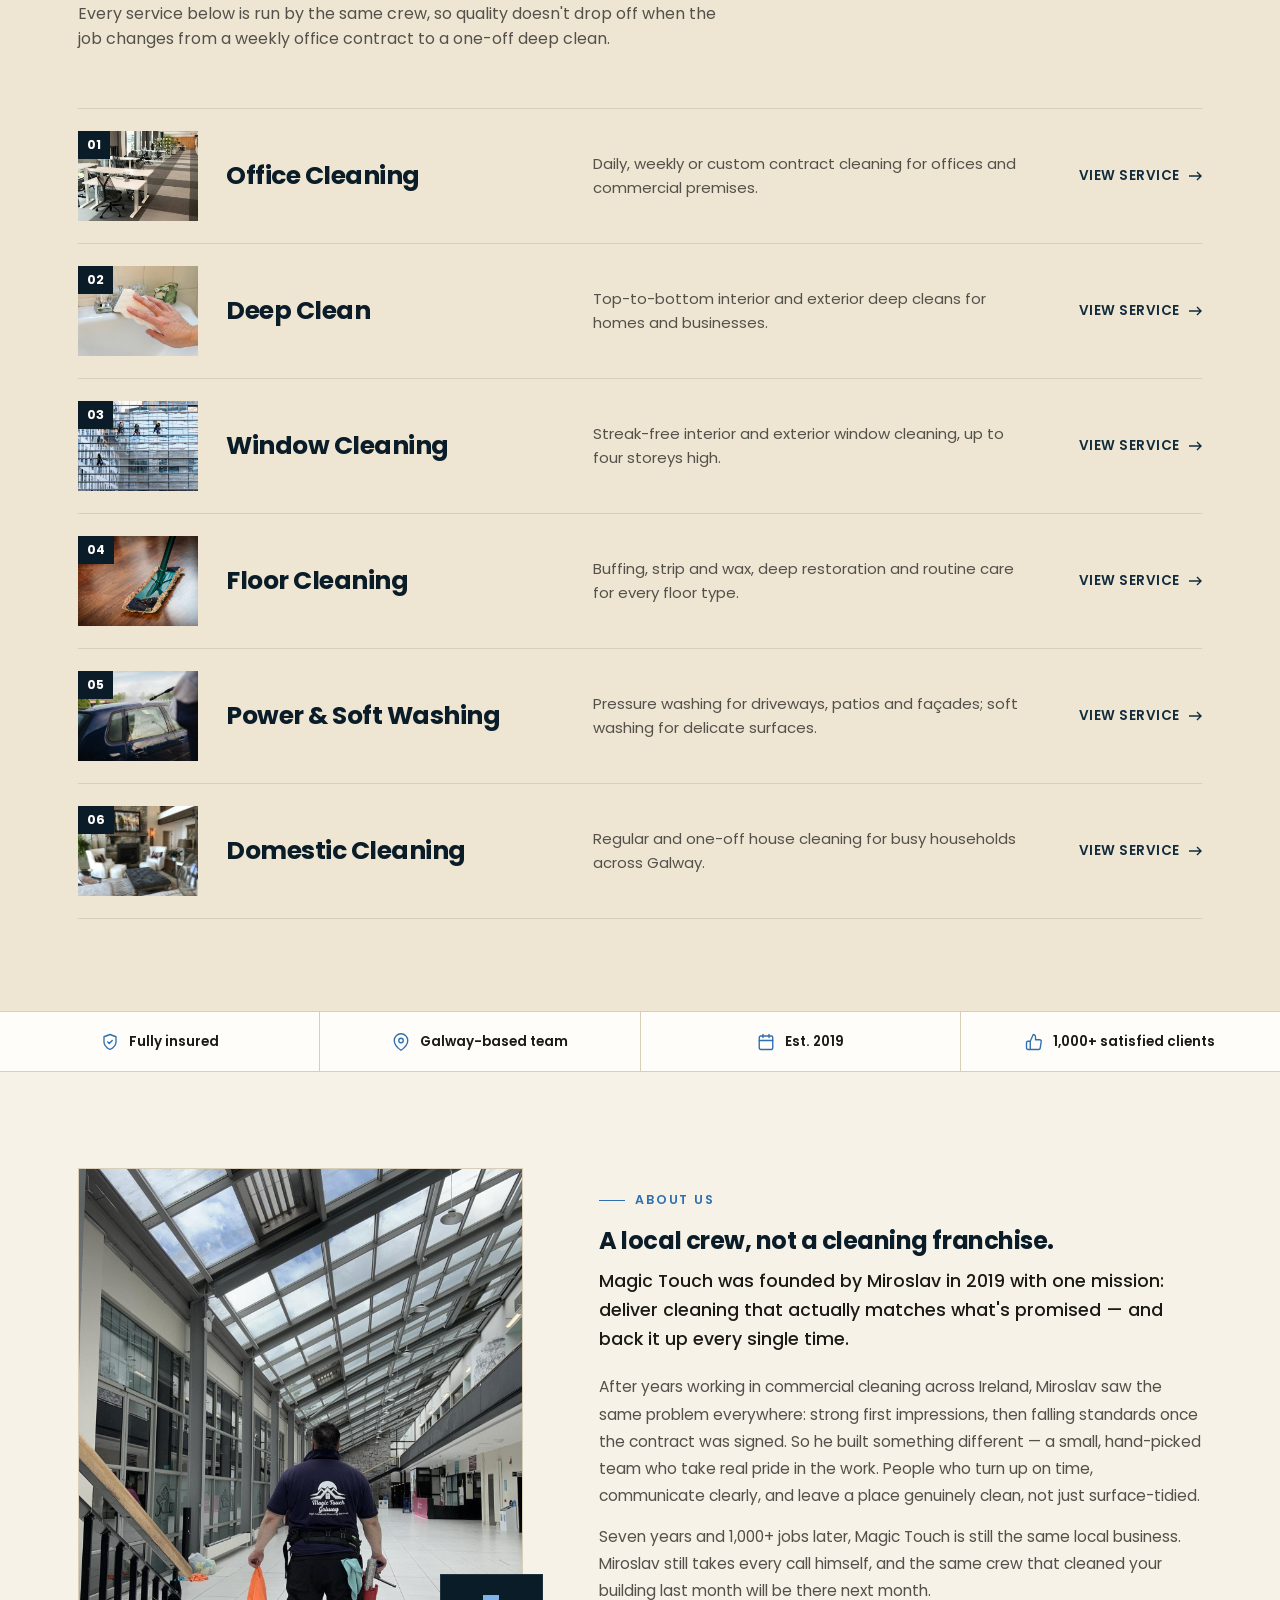
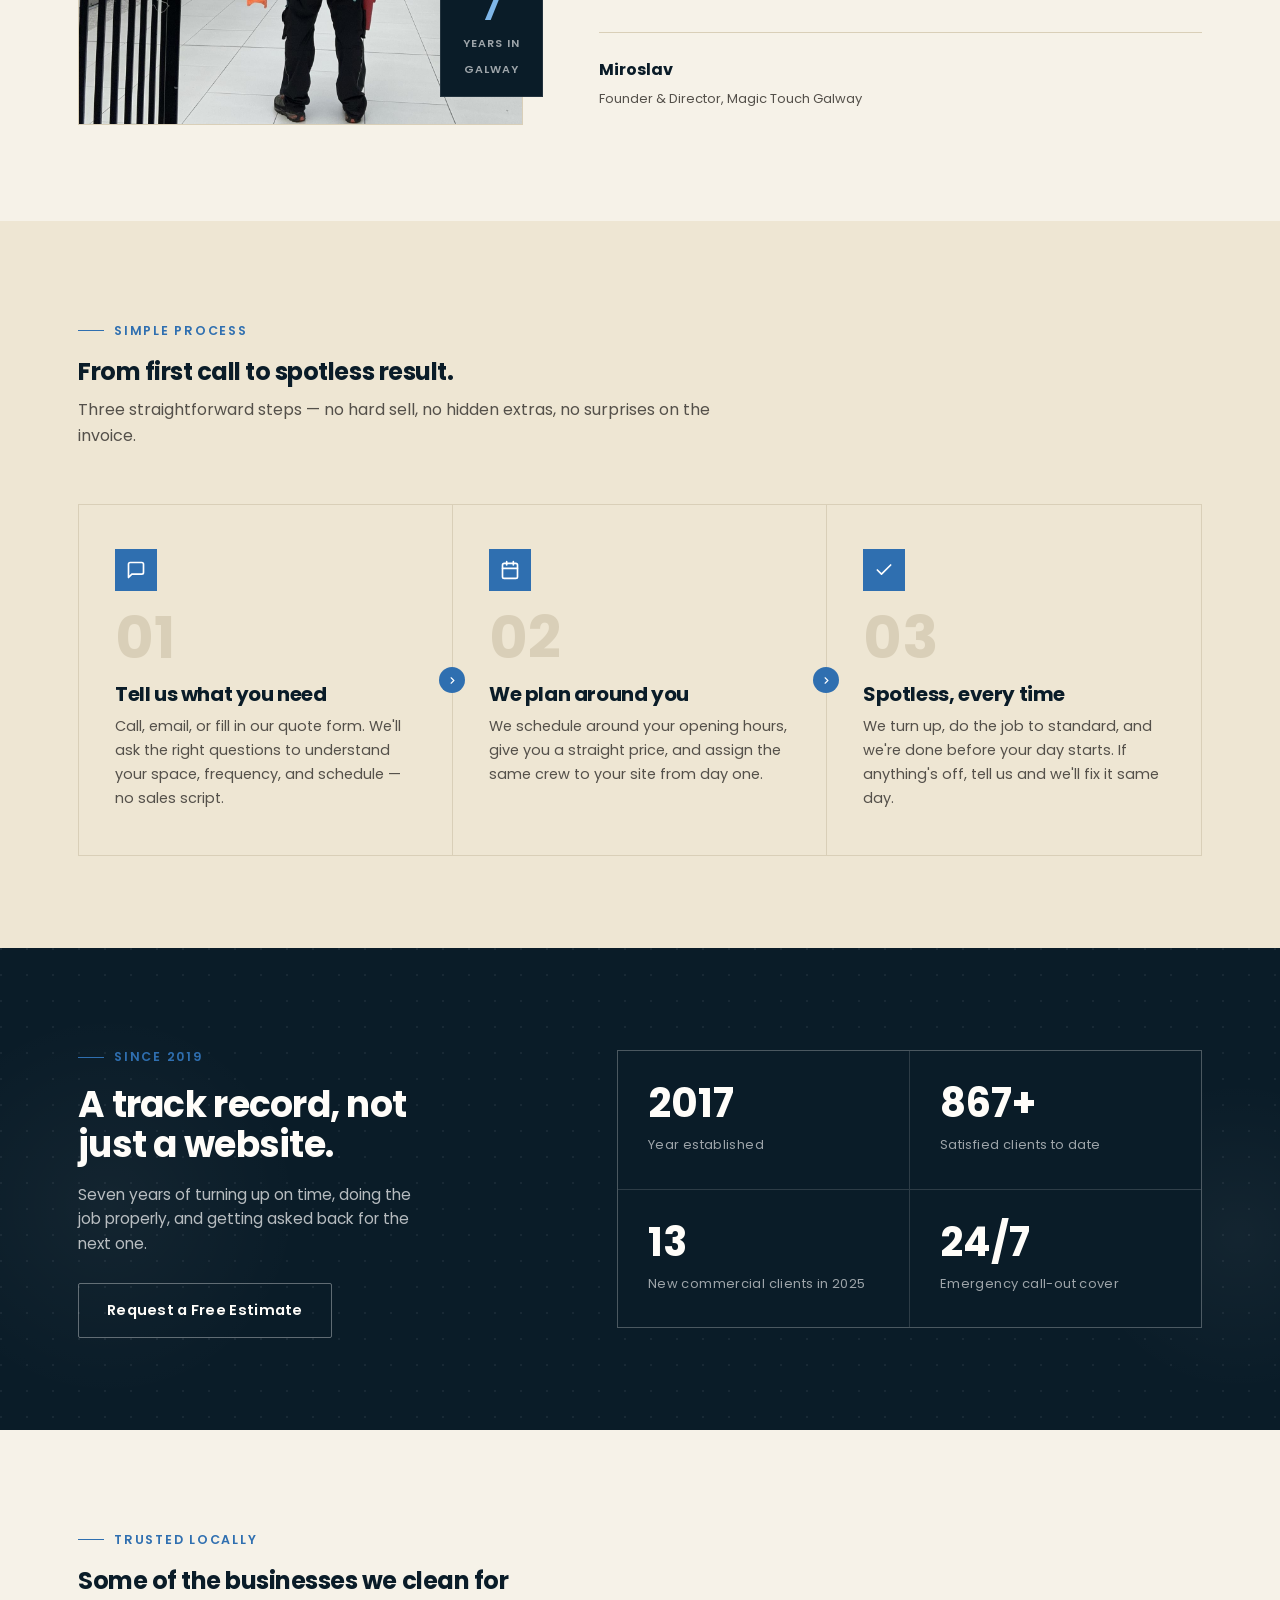
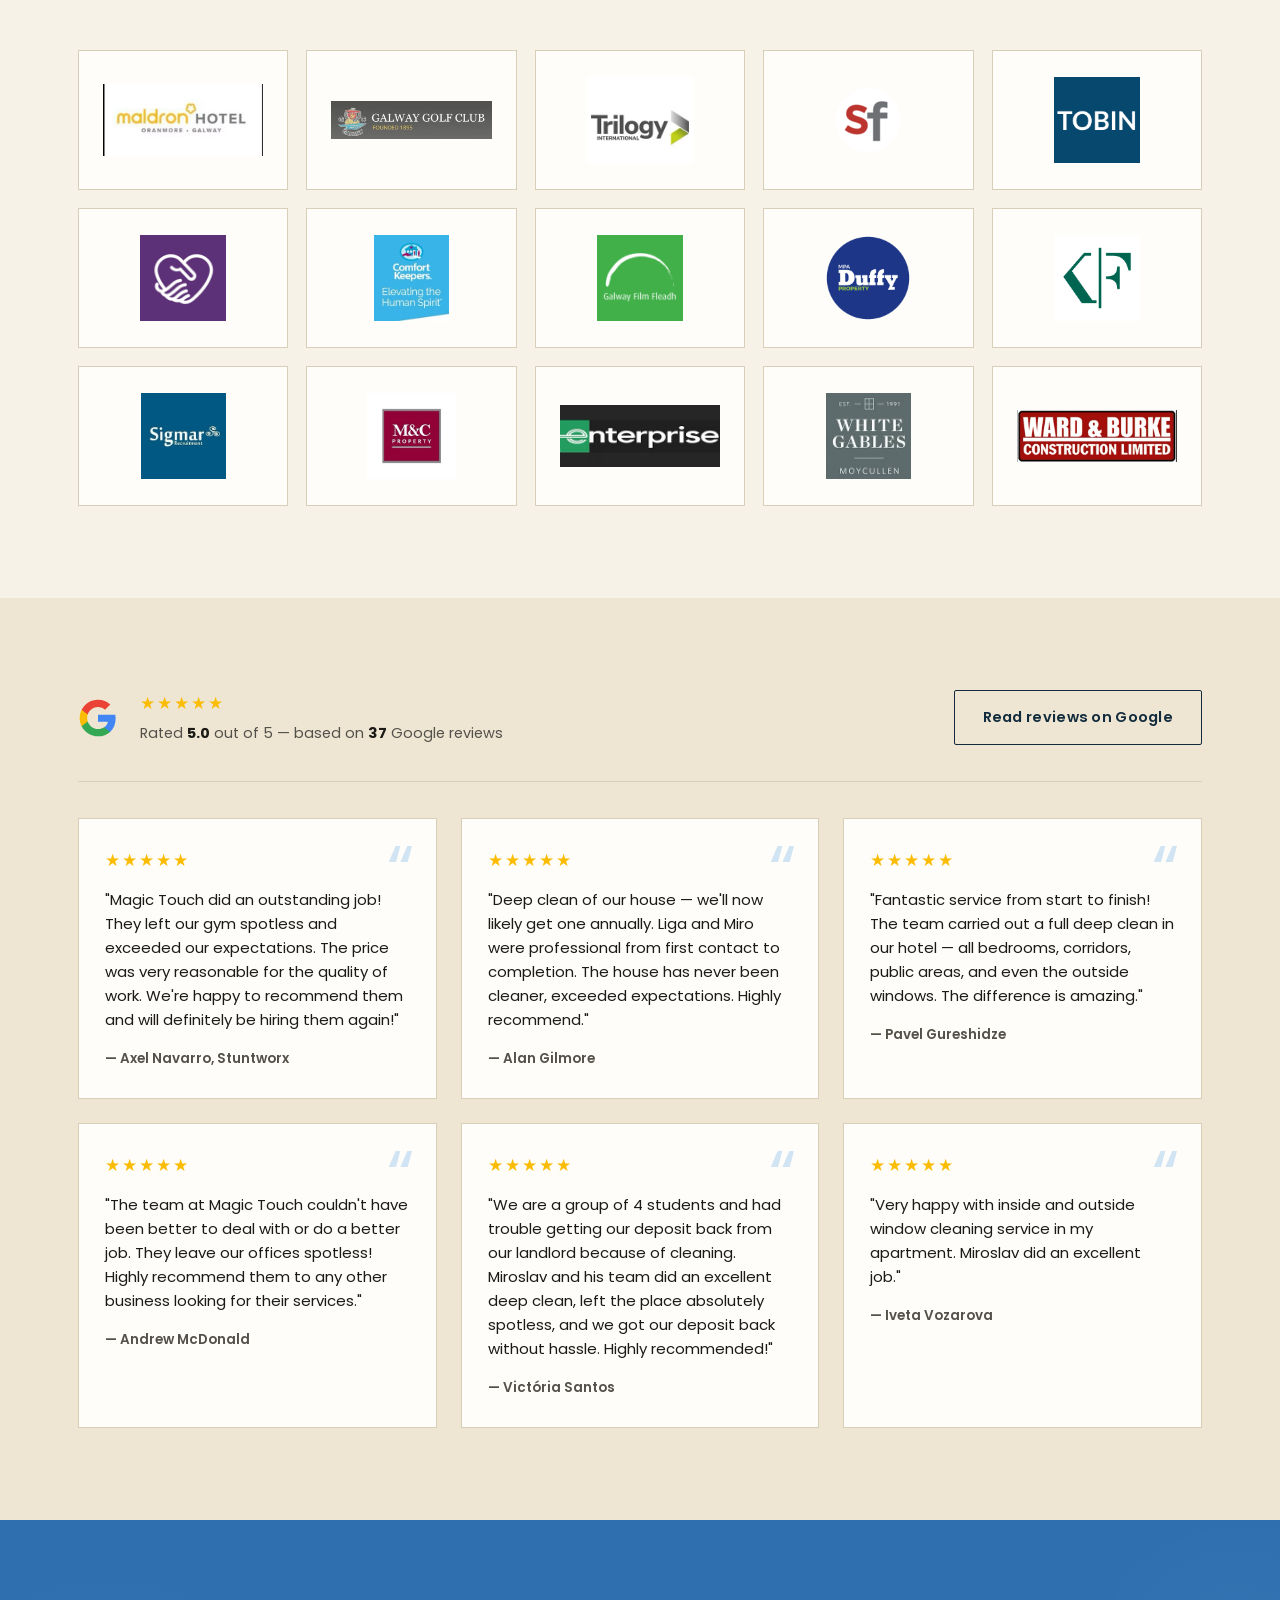
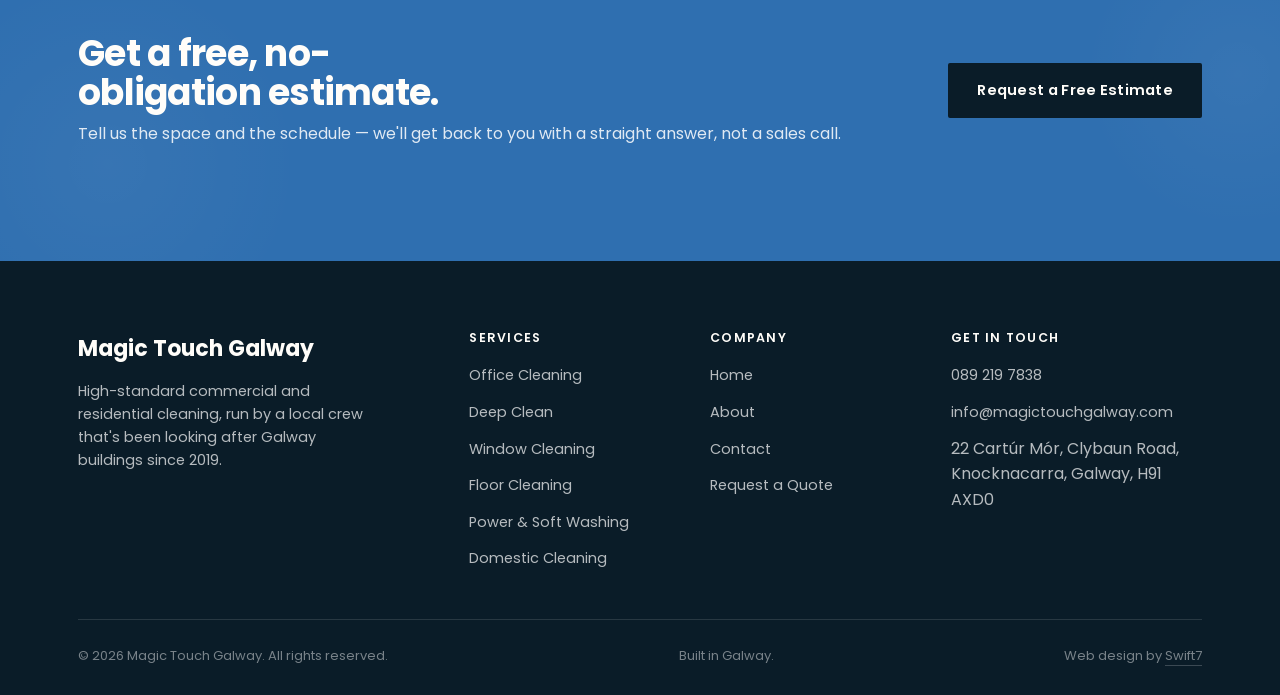
==== commit ec4eb49e: "UI New" ====
--- a/index.html
+++ b/index.html
@@ -12,7 +12,7 @@
 </head>
 <body>
 
-<header class="site-header">
+<header class="site-header" id="site-header">
   <div class="container">
     <a href="index.html" class="brand">
       <span class="brand-text"><strong>Magic Touch</strong><small>GALWAY · EST. 2019</small></span>
@@ -49,10 +49,17 @@
     <a href="power-washing.html" class="mp-sub">Power &amp; Soft Washing</a>
     <a href="domestic-cleaning.html" class="mp-sub">Domestic Cleaning</a>
     <a href="contact.html">Contact</a>
-    <a href="tel:+353892197838">Call 089 219 7838</a>
+    <div class="mobile-panel-cta">
+      <a href="tel:+353892197838" class="btn btn-blue">
+        <svg width="14" height="14" viewBox="0 0 24 24" fill="none" stroke="currentColor" stroke-width="2" stroke-linecap="round" stroke-linejoin="round"><path d="M22 16.92v3a2 2 0 0 1-2.18 2 19.79 19.79 0 0 1-8.63-3.07A19.5 19.5 0 0 1 4.99 13a19.79 19.79 0 0 1-3.07-8.67A2 2 0 0 1 3.92 2h3a2 2 0 0 1 2 1.72c.127.96.361 1.903.7 2.81a2 2 0 0 1-.45 2.11L8.09 9.91a16 16 0 0 0 6 6l1.27-1.27a2 2 0 0 1 2.11-.45c.907.339 1.85.573 2.81.7A2 2 0 0 1 22 16.92z"/></svg>
+        Call Now
+      </a>
+      <a href="contact.html" class="btn btn-mobile-outline">Get a Quote</a>
+    </div>
   </div>
 </header>
 
+<!-- ===== HERO ===== -->
 <section class="hero">
   <video class="hero-video" autoplay muted loop playsinline poster="assets/img/window-skyscraper.jpg">
     <source src="assets/video/hero.mp4" type="video/mp4">
@@ -60,7 +67,19 @@
   <div class="hero-overlay"></div>
   <div class="container hero-grid hero-grid-solo">
     <div>
-      <div class="eyebrow">High Standard Cleaning Services · Est. 2019</div>
+      <a href="https://www.google.com/search?q=magic+touch+galway#lrd=0x485b9799cc273881:0x6ae7c54a3818af67,1,,,," target="_blank" rel="noopener" class="hero-trust">
+        <span class="g-icon">
+          <svg viewBox="0 0 24 24" width="20" height="20" xmlns="http://www.w3.org/2000/svg" aria-hidden="true">
+            <path d="M22.56 12.25c0-.78-.07-1.53-.2-2.25H12v4.26h5.92c-.26 1.37-1.04 2.53-2.21 3.31v2.77h3.57c2.08-1.92 3.28-4.74 3.28-8.09z" fill="#4285F4"/>
+            <path d="M12 23c2.97 0 5.46-.98 7.28-2.66l-3.57-2.77c-.98.66-2.23 1.06-3.71 1.06-2.86 0-5.29-1.93-6.16-4.53H2.18v2.84C3.99 20.53 7.7 23 12 23z" fill="#34A853"/>
+            <path d="M5.84 14.09c-.22-.66-.35-1.36-.35-2.09s.13-1.43.35-2.09V7.07H2.18C1.43 8.55 1 10.22 1 12s.43 3.45 1.18 4.93l3.66-2.84z" fill="#FBBC05"/>
+            <path d="M12 5.38c1.62 0 3.06.56 4.21 1.64l3.15-3.15C17.45 2.09 14.97 1 12 1 7.7 1 3.99 3.47 2.18 7.07l3.66 2.84c.87-2.6 3.3-4.53 6.16-4.53z" fill="#EA4335"/>
+          </svg>
+        </span>
+        <span class="t-stars">★★★★★</span>
+        <span class="t-sep"></span>
+        <span class="t-text">37 Google reviews</span>
+      </a>
       <h1>Cleaning Galway can<br><em>actually rely on.</em></h1>
       <p class="hero-lead">Office cleaning, deep cleans, windows, floors and exterior washing — handled by one local team that turns up when it says it will. Over 1,000 jobs done since 2019, from single offices to multi-site contracts.</p>
       <div class="hero-actions">
@@ -69,34 +88,56 @@
       </div>
     </div>
   </div>
-</section>
-
-<section class="why-section">
+  <button class="hero-scroll" onclick="document.getElementById('why').scrollIntoView({behavior:'smooth'})" aria-label="Scroll down">
+    <div class="scroll-mouse"><div class="scroll-dot"></div></div>
+    <span>Scroll</span>
+  </button>
+</section>
+
+<!-- ===== WHY SECTION ===== -->
+<section class="why-section" id="why">
   <div class="container">
     <div class="why-head">
       <div class="eyebrow">Why Magic Touch</div>
-      <h2>High Standard Cleaning Services · Est. 2019</h2>
+      <h2>High Standard Cleaning Services</h2>
     </div>
   </div>
   <div class="feature-cols feature-cols-dark feature-cols-fullwidth">
     <div class="feature">
-      <span class="num">01</span>
+      <div class="why-icon">
+        <svg viewBox="0 0 24 24" fill="none" stroke="currentColor" stroke-width="1.5" stroke-linecap="round" stroke-linejoin="round" aria-hidden="true">
+          <path d="M17 21v-2a4 4 0 0 0-4-4H5a4 4 0 0 0-4 4v2"/>
+          <circle cx="9" cy="7" r="4"/>
+          <path d="M23 21v-2a4 4 0 0 0-3-3.87"/>
+          <path d="M16 3.13a4 4 0 0 1 0 7.75"/>
+        </svg>
+      </div>
       <h3>Dedicated crews</h3>
       <p>The same people clean your building every time — not a rotating roster of strangers.</p>
     </div>
     <div class="feature">
-      <span class="num">02</span>
+      <div class="why-icon">
+        <svg viewBox="0 0 24 24" fill="none" stroke="currentColor" stroke-width="1.5" stroke-linecap="round" stroke-linejoin="round" aria-hidden="true">
+          <circle cx="12" cy="12" r="10"/>
+          <polyline points="12 6 12 12 16 14"/>
+        </svg>
+      </div>
       <h3>Built around your hours</h3>
       <p>Early morning, evening, night or weekend slots, so cleaning never gets in the way of business.</p>
     </div>
     <div class="feature">
-      <span class="num">03</span>
+      <div class="why-icon">
+        <svg viewBox="0 0 24 24" fill="none" stroke="currentColor" stroke-width="1.5" stroke-linecap="round" stroke-linejoin="round" aria-hidden="true">
+          <path d="M22 16.92v3a2 2 0 0 1-2.18 2 19.79 19.79 0 0 1-8.63-3.07A19.5 19.5 0 0 1 4.99 13a19.79 19.79 0 0 1-3.07-8.67A2 2 0 0 1 3.92 2h3a2 2 0 0 1 2 1.72c.127.96.361 1.903.7 2.81a2 2 0 0 1-.45 2.11L8.09 9.91a16 16 0 0 0 6 6l1.27-1.27a2 2 0 0 1 2.11-.45c.907.339 1.85.573 2.81.7A2 2 0 0 1 22 16.92z"/>
+        </svg>
+      </div>
       <h3>24/7 call-out</h3>
       <p>Spills, break-ins, burst pipes — we're reachable around the clock for urgent jobs.</p>
     </div>
   </div>
 </section>
 
+<!-- ===== SERVICES ===== -->
 <section id="services" class="bg-alt">
   <div class="container">
     <div class="section-head fade-up">
@@ -163,8 +204,100 @@
   </div>
 </section>
 
-
-
+<!-- ===== TRUST STRIP ===== -->
+<div class="trust-strip">
+  <div class="trust-item">
+    <svg viewBox="0 0 24 24" fill="none" stroke="currentColor" stroke-width="1.8" stroke-linecap="round" stroke-linejoin="round" aria-hidden="true"><path d="M12 22s8-4 8-10V5l-8-3-8 3v7c0 6 8 10 8 10z"/><polyline points="9 12 11 14 15 10"/></svg>
+    Fully insured
+  </div>
+  <div class="trust-item">
+    <svg viewBox="0 0 24 24" fill="none" stroke="currentColor" stroke-width="1.8" stroke-linecap="round" stroke-linejoin="round" aria-hidden="true"><path d="M21 10c0 7-9 13-9 13s-9-6-9-13a9 9 0 0 1 18 0z"/><circle cx="12" cy="10" r="3"/></svg>
+    Galway-based team
+  </div>
+  <div class="trust-item">
+    <svg viewBox="0 0 24 24" fill="none" stroke="currentColor" stroke-width="1.8" stroke-linecap="round" stroke-linejoin="round" aria-hidden="true"><rect x="3" y="4" width="18" height="18" rx="2" ry="2"/><line x1="16" y1="2" x2="16" y2="6"/><line x1="8" y1="2" x2="8" y2="6"/><line x1="3" y1="10" x2="21" y2="10"/></svg>
+    Est. 2019
+  </div>
+  <div class="trust-item">
+    <svg viewBox="0 0 24 24" fill="none" stroke="currentColor" stroke-width="1.8" stroke-linecap="round" stroke-linejoin="round" aria-hidden="true"><path d="M14 9V5a3 3 0 0 0-3-3l-4 9v11h11.28a2 2 0 0 0 2-1.7l1.38-9a2 2 0 0 0-2-2.3zM7 22H4a2 2 0 0 1-2-2v-7a2 2 0 0 1 2-2h3"/></svg>
+    1,000+ satisfied clients
+  </div>
+</div>
+
+<!-- ===== BIO SECTION ===== -->
+<section class="bio-section">
+  <div class="container">
+    <div class="bio-grid">
+      <div class="bio-media">
+        <div class="bio-photo">
+          <img src="assets/img/team-technician-atrium-v2.jpg" alt="Magic Touch Galway team at work" loading="lazy">
+        </div>
+        <div class="bio-badge">
+          <strong>7</strong>
+          <span>Years in<br>Galway</span>
+        </div>
+      </div>
+      <div class="bio-text">
+        <div class="eyebrow">About us</div>
+        <h2>A local crew, not a cleaning franchise.</h2>
+        <p class="lead">Magic Touch was founded by Miroslav in 2019 with one mission: deliver cleaning that actually matches what's promised — and back it up every single time.</p>
+        <p>After years working in commercial cleaning across Ireland, Miroslav saw the same problem everywhere: strong first impressions, then falling standards once the contract was signed. So he built something different — a small, hand-picked team who take real pride in the work. People who turn up on time, communicate clearly, and leave a place genuinely clean, not just surface-tidied.</p>
+        <p>Seven years and 1,000+ jobs later, Magic Touch is still the same local business. Miroslav still takes every call himself, and the same crew that cleaned your building last month will be there next month.</p>
+        <div class="bio-sig">
+          <div class="bio-sig-info">
+            <strong>Miroslav</strong>
+            <span>Founder &amp; Director, Magic Touch Galway</span>
+          </div>
+        </div>
+      </div>
+    </div>
+  </div>
+</section>
+
+<!-- ===== HOW IT WORKS ===== -->
+<section class="process-section">
+  <div class="container">
+    <div class="section-head fade-up">
+      <div class="eyebrow">Simple process</div>
+      <h2>From first call to spotless result.</h2>
+      <p style="color:var(--ink-soft);font-size:16px;">Three straightforward steps — no hard sell, no hidden extras, no surprises on the invoice.</p>
+    </div>
+    <div class="process-row">
+      <div class="process-step fade-up">
+        <div class="step-icon">
+          <svg viewBox="0 0 24 24" fill="none" stroke="white" stroke-width="2" stroke-linecap="round" stroke-linejoin="round" aria-hidden="true"><path d="M21 15a2 2 0 0 1-2 2H7l-4 4V5a2 2 0 0 1 2-2h14a2 2 0 0 1 2 2z"/></svg>
+        </div>
+        <span class="step-num">01</span>
+        <h3>Tell us what you need</h3>
+        <p>Call, email, or fill in our quote form. We'll ask the right questions to understand your space, frequency, and schedule — no sales script.</p>
+        <div class="step-arrow">
+          <svg viewBox="0 0 24 24" fill="none" stroke="white" stroke-width="2.5" stroke-linecap="round" aria-hidden="true"><polyline points="9 18 15 12 9 6"/></svg>
+        </div>
+      </div>
+      <div class="process-step fade-up">
+        <div class="step-icon">
+          <svg viewBox="0 0 24 24" fill="none" stroke="white" stroke-width="2" stroke-linecap="round" stroke-linejoin="round" aria-hidden="true"><rect x="3" y="4" width="18" height="18" rx="2" ry="2"/><line x1="16" y1="2" x2="16" y2="6"/><line x1="8" y1="2" x2="8" y2="6"/><line x1="3" y1="10" x2="21" y2="10"/></svg>
+        </div>
+        <span class="step-num">02</span>
+        <h3>We plan around you</h3>
+        <p>We schedule around your opening hours, give you a straight price, and assign the same crew to your site from day one.</p>
+        <div class="step-arrow">
+          <svg viewBox="0 0 24 24" fill="none" stroke="white" stroke-width="2.5" stroke-linecap="round" aria-hidden="true"><polyline points="9 18 15 12 9 6"/></svg>
+        </div>
+      </div>
+      <div class="process-step fade-up">
+        <div class="step-icon">
+          <svg viewBox="0 0 24 24" fill="none" stroke="white" stroke-width="2" stroke-linecap="round" stroke-linejoin="round" aria-hidden="true"><polyline points="20 6 9 17 4 12"/></svg>
+        </div>
+        <span class="step-num">03</span>
+        <h3>Spotless, every time</h3>
+        <p>We turn up, do the job to standard, and we're done before your day starts. If anything's off, tell us and we'll fix it same day.</p>
+      </div>
+    </div>
+  </div>
+</section>
+
+<!-- ===== STATS ===== -->
 <section class="stats-section bubble-bg">
   <div class="dot-grid"></div>
   <div class="bubbles">
@@ -188,6 +321,7 @@
   </div>
 </section>
 
+<!-- ===== CLIENT LOGOS ===== -->
 <section>
   <div class="container">
     <div class="section-head">
@@ -214,6 +348,7 @@
   </div>
 </section>
 
+<!-- ===== REVIEWS ===== -->
 <section class="bg-alt">
   <div class="container">
     <div class="reviews-block">
@@ -261,6 +396,7 @@
   </div>
 </section>
 
+<!-- ===== CTA BANNER ===== -->
 <section class="cta-banner bubble-bg">
   <div class="bubbles">
     <span></span><span></span><span></span><span></span><span></span>
@@ -272,10 +408,11 @@
       <h2>Get a free, no-obligation estimate.</h2>
       <p>Tell us the space and the schedule — we'll get back to you with a straight answer, not a sales call.</p>
     </div>
-    <a href="contact.html" class="btn" style="background:var(--navy-deep); color:var(--white);">Request a Free Estimate</a>
-  </div>
-</section>
-
+    <a href="contact.html" class="btn btn-cta-dark">Request a Free Estimate</a>
+  </div>
+</section>
+
+<!-- ===== FOOTER ===== -->
 <footer class="site-footer">
   <div class="container">
     <div class="footer-top">
--- a/assets/css/style.css
+++ b/assets/css/style.css
@@ -237,7 +237,7 @@
   display: none;
   background: var(--navy-deep);
   border-bottom: 1px solid rgba(255,255,255,.08);
-  padding: 6px 0 186px;
+  padding: 6px 0 28px;
 }
 .mobile-panel a{
   display: block;
@@ -308,7 +308,13 @@
 }
 .hero h1 em{
   font-style: normal;
-  color: var(--blue-light);
+  background: linear-gradient(135deg, #c5e8ff 0%, #7eb6e8 25%, #d6f0ff 50%, #89c8ff 75%, #c5e8ff 100%);
+  background-size: 300% 300%;
+  -webkit-background-clip: text;
+  -webkit-text-fill-color: transparent;
+  background-clip: text;
+  animation: holo-shift 6s ease-in-out infinite;
+  filter: drop-shadow(0 0 18px rgba(126,182,232,0.45));
 }
 .hero-lead{
   font-size: 18px;
@@ -485,7 +491,7 @@
 .bubble-bg > .container { position: relative; z-index: 1; }
 
 /* services index list (numbered, editorial) */
-.service-list{ border-top: 1px solid var(--line); opacity: 0.8; }
+.service-list{ border-top: 1px solid var(--line); }
 .service-row{
   display: grid;
   grid-template-columns: 120px 1fr 1.3fr 140px;
@@ -859,7 +865,7 @@
 }
 
 /* Google reviews */
-.reviews-block{ }
+.reviews-block{}
 .reviews-head{
   display: flex;
   align-items: center;
@@ -870,7 +876,7 @@
   border-bottom: 1px solid var(--line);
 }
 .google-g{ width: 40px; height: 40px; flex-shrink: 0; }
-.reviews-stars{ color: var(--blue); font-size: 17px; letter-spacing: 2px; }
+.reviews-stars{ color: #fbbc04; font-size: 17px; letter-spacing: 2px; }
 .reviews-meta{ margin: 4px 0 0; font-size: 14.5px; color: var(--ink-soft); }
 .reviews-meta strong{ color: var(--ink); }
 .reviews-head .btn{ margin-left: auto; }
@@ -909,6 +915,15 @@
   font-weight: 600;
   color: var(--ink-soft);
 }
+
+/* CTA banner button */
+.btn-cta-dark{
+  background: var(--navy-deep);
+  color: var(--white);
+  border-color: transparent;
+  flex-shrink: 0;
+}
+.btn-cta-dark:hover{ background: var(--navy); }
 
 /* CTA banner */
 .cta-banner{
@@ -1124,3 +1139,302 @@
   66%  { transform: translateY(12px)  translateX(-14px); }
   100% { transform: translateY(0)   translateX(0); }
 }
+
+@keyframes holo-shift {
+  0%,100% { background-position: 0% 50%; }
+  50%      { background-position: 100% 50%; }
+}
+
+/* ============================================================
+   Hero trust badge (Google)
+   ============================================================ */
+.hero-trust{
+  display: inline-flex;
+  align-items: center;
+  gap: 10px;
+  background: rgba(255,255,255,0.07);
+  border: 1px solid rgba(255,255,255,0.18);
+  padding: 8px 16px 8px 10px;
+  border-radius: 40px;
+  backdrop-filter: blur(12px);
+  margin-bottom: 22px;
+  text-decoration: none;
+  transition: background .2s ease, border-color .2s ease;
+}
+.hero-trust:hover{
+  background: rgba(255,255,255,0.11);
+  border-color: rgba(255,255,255,0.28);
+}
+.hero-trust .g-icon{ display:flex; align-items:center; }
+.hero-trust .t-stars{ color:#fbbc04; font-size:13px; letter-spacing:1px; line-height:1; }
+.hero-trust .t-sep{ width:1px; height:14px; background:rgba(255,255,255,0.22); flex-shrink:0; }
+.hero-trust .t-text{ font-size:13px; color:rgba(255,255,255,0.82); font-weight:500; }
+
+/* ============================================================
+   Hero scroll indicator
+   ============================================================ */
+.hero-scroll{
+  position: absolute;
+  bottom: 28px;
+  left: 50%;
+  transform: translateX(-50%);
+  z-index: 2;
+  display: flex;
+  flex-direction: column;
+  align-items: center;
+  gap: 7px;
+  color: rgba(255,255,255,0.35);
+  font-size: 10px;
+  letter-spacing: .12em;
+  text-transform: uppercase;
+  font-weight: 600;
+  cursor: pointer;
+  transition: color .2s ease;
+  border: none;
+  background: none;
+}
+.hero-scroll:hover{ color: rgba(255,255,255,0.6); }
+.scroll-mouse{
+  width: 20px; height: 32px;
+  border: 1.5px solid rgba(255,255,255,0.22);
+  border-radius: 10px;
+  display: flex;
+  justify-content: center;
+  padding-top: 5px;
+}
+.scroll-dot{
+  width: 3px; height: 6px;
+  background: rgba(255,255,255,0.4);
+  border-radius: 2px;
+  animation: scroll-bob 2s ease-in-out infinite;
+}
+@keyframes scroll-bob{
+  0%,100%{ transform:translateY(0); opacity:1; }
+  60%{ transform:translateY(8px); opacity:0; }
+}
+@media(max-width:768px){ .hero-scroll{ display:none; } }
+
+/* ============================================================
+   Why section — icon circles
+   ============================================================ */
+.why-icon{
+  width: 52px; height: 52px;
+  border-radius: 50%;
+  background: rgba(126,182,232,0.1);
+  border: 1px solid rgba(126,182,232,0.2);
+  display: flex;
+  align-items: center;
+  justify-content: center;
+  margin: 0 auto 16px;
+  transition: background .25s ease, border-color .25s ease;
+}
+.why-icon svg{ width:22px; height:22px; stroke:var(--blue-light); color:var(--blue-light); }
+.feature-cols-fullwidth .feature{ transition:background .25s ease; cursor:default; }
+.feature-cols-fullwidth .feature:hover{ background:rgba(126,182,232,0.06); }
+.feature-cols-fullwidth .feature:hover .why-icon{
+  background: rgba(126,182,232,0.18);
+  border-color: rgba(126,182,232,0.35);
+}
+
+/* ============================================================
+   Mobile nav CTA row
+   ============================================================ */
+.mobile-panel-cta{
+  display: flex;
+  gap: 10px;
+  padding: 16px 28px 8px;
+  margin-top: 8px;
+  border-top: 1px solid rgba(255,255,255,.1);
+}
+.mobile-panel-cta .btn{ flex:1; justify-content:center; font-size:13.5px; padding:13px 12px; }
+.btn-mobile-outline{
+  background: transparent;
+  border: 1px solid rgba(255,255,255,.3);
+  color: var(--white);
+}
+.btn-mobile-outline:hover{ background:rgba(255,255,255,.08); border-color:rgba(255,255,255,.5); }
+
+/* ============================================================
+   Nav scroll shadow
+   ============================================================ */
+.site-header.scrolled{
+  box-shadow: 0 2px 24px rgba(0,0,0,0.32);
+}
+
+/* ============================================================
+   Trust strip
+   ============================================================ */
+.trust-strip{
+  display: flex;
+  flex-wrap: wrap;
+  border-top: 1px solid var(--line);
+  border-bottom: 1px solid var(--line);
+  background: var(--white);
+}
+.trust-item{
+  flex: 1;
+  min-width: 180px;
+  display: flex;
+  align-items: center;
+  justify-content: center;
+  gap: 10px;
+  padding: 19px 24px;
+  font-size: 13.5px;
+  font-weight: 600;
+  color: var(--ink);
+  border-right: 1px solid var(--line);
+}
+.trust-item:last-child{ border-right: none; }
+.trust-item svg{ width:18px; height:18px; stroke:var(--blue); color:var(--blue); flex-shrink:0; }
+@media(max-width:860px){
+  .trust-item{ min-width:50%; border-bottom:1px solid var(--line); }
+  .trust-item:nth-child(even){ border-right:none; }
+  .trust-item:nth-last-child(-n+2):not(:nth-child(odd):last-child){ border-bottom:0; }
+}
+@media(max-width:420px){
+  .trust-item{ min-width:100%; border-right:none; }
+  .trust-item:last-child{ border-bottom:none; }
+}
+
+/* ============================================================
+   Bio section
+   ============================================================ */
+.bio-section{ background: var(--paper); padding: 96px 0; }
+.bio-grid{
+  display: grid;
+  grid-template-columns: .85fr 1.15fr;
+  gap: 76px;
+  align-items: center;
+}
+.bio-media{ position: relative; }
+.bio-photo{
+  aspect-ratio: 4/5;
+  overflow: hidden;
+  border: 1px solid var(--line);
+  background: var(--paper-deep);
+}
+.bio-photo img{ width:100%; height:100%; object-fit:cover; }
+.bio-badge{
+  position: absolute;
+  bottom: 28px;
+  right: -20px;
+  background: var(--navy-deep);
+  color: var(--white);
+  padding: 16px 22px;
+  border: 1px solid rgba(255,255,255,0.1);
+  text-align: center;
+  min-width: 96px;
+}
+.bio-badge strong{
+  display: block;
+  font-size: 34px;
+  font-family: var(--serif);
+  color: var(--blue-light);
+  line-height: 1;
+  margin-bottom: 4px;
+}
+.bio-badge span{ font-size:11px; letter-spacing:.1em; text-transform:uppercase; color:rgba(255,255,255,0.6); font-weight:600; }
+.bio-text .lead{
+  font-size: 17.5px;
+  color: var(--ink);
+  font-weight: 500;
+  margin-bottom: 20px;
+  line-height: 1.65;
+}
+.bio-text p{ font-size:15.5px; color:var(--ink-soft); line-height:1.75; margin-bottom:14px; }
+.bio-sig{
+  display: flex;
+  align-items: center;
+  gap: 14px;
+  margin-top: 28px;
+  padding-top: 24px;
+  border-top: 1px solid var(--line);
+}
+.bio-sig-info strong{ display:block; font-size:16px; color:var(--navy-deep); margin-bottom:2px; }
+.bio-sig-info span{ font-size:13px; color:var(--ink-soft); }
+@media(max-width:980px){
+  .bio-grid{ grid-template-columns:1fr; gap:48px; }
+  .bio-photo{ aspect-ratio:16/9; }
+  .bio-badge{ right:12px; bottom:12px; }
+}
+
+/* ============================================================
+   Process / How it works
+   ============================================================ */
+.process-section{ background: var(--paper-alt); }
+.process-row{
+  display: grid;
+  grid-template-columns: repeat(3,1fr);
+  gap: 0;
+  border: 1px solid var(--line);
+  margin-top: 52px;
+}
+.process-step{
+  padding: 44px 36px;
+  border-right: 1px solid var(--line);
+  position: relative;
+}
+.process-step:last-child{ border-right: none; }
+.step-num{
+  font-family: var(--serif);
+  font-size: 58px;
+  font-weight: 700;
+  color: var(--line);
+  line-height: 1;
+  display: block;
+  margin-bottom: 16px;
+}
+.step-icon{
+  width: 42px; height: 42px;
+  background: var(--blue);
+  display: flex;
+  align-items: center;
+  justify-content: center;
+  margin-bottom: 18px;
+  flex-shrink: 0;
+}
+.step-icon svg{ width:20px; height:20px; }
+.process-step h3{ font-size:20px; margin-bottom:10px; }
+.process-step p{ font-size:14.5px; color:var(--ink-soft); margin:0; line-height:1.65; }
+.step-arrow{
+  position: absolute;
+  top: 50%; right: -13px;
+  transform: translateY(-50%);
+  width: 26px; height: 26px;
+  background: var(--blue);
+  border-radius: 50%;
+  display: flex;
+  align-items: center;
+  justify-content: center;
+  z-index: 1;
+}
+.step-arrow svg{ width:11px; height:11px; }
+.process-step:last-child .step-arrow{ display:none; }
+@media(max-width:860px){
+  .process-row{ grid-template-columns:1fr; }
+  .process-step{ border-right:none; border-bottom:1px solid var(--line); padding:32px 28px; }
+  .process-step:last-child{ border-bottom:none; }
+  .step-arrow{ display:none; }
+}
+
+/* ============================================================
+   Improved responsive
+   ============================================================ */
+@media(max-width:980px){
+  section{ padding:72px 0; }
+  .hero-grid-solo{ padding:56px 0 80px; }
+  .reviews-grid{ grid-template-columns: repeat(2,1fr); }
+}
+@media(max-width:768px){
+  .reviews-grid{ grid-template-columns:1fr; }
+  .logo-strip{ grid-template-columns:repeat(3,1fr); }
+}
+@media(max-width:560px){
+  .logo-strip{ grid-template-columns:repeat(2,1fr); }
+  .reviews-grid{ grid-template-columns:1fr; }
+  .service-row{ grid-template-columns:80px 1fr; }
+  .service-row .thumb{ width:80px; height:62px; }
+  .hero h1{ font-size: clamp(38px, 9vw, 56px); }
+  section{ padding:56px 0; }
+  .bio-section{ padding:64px 0; }
+}
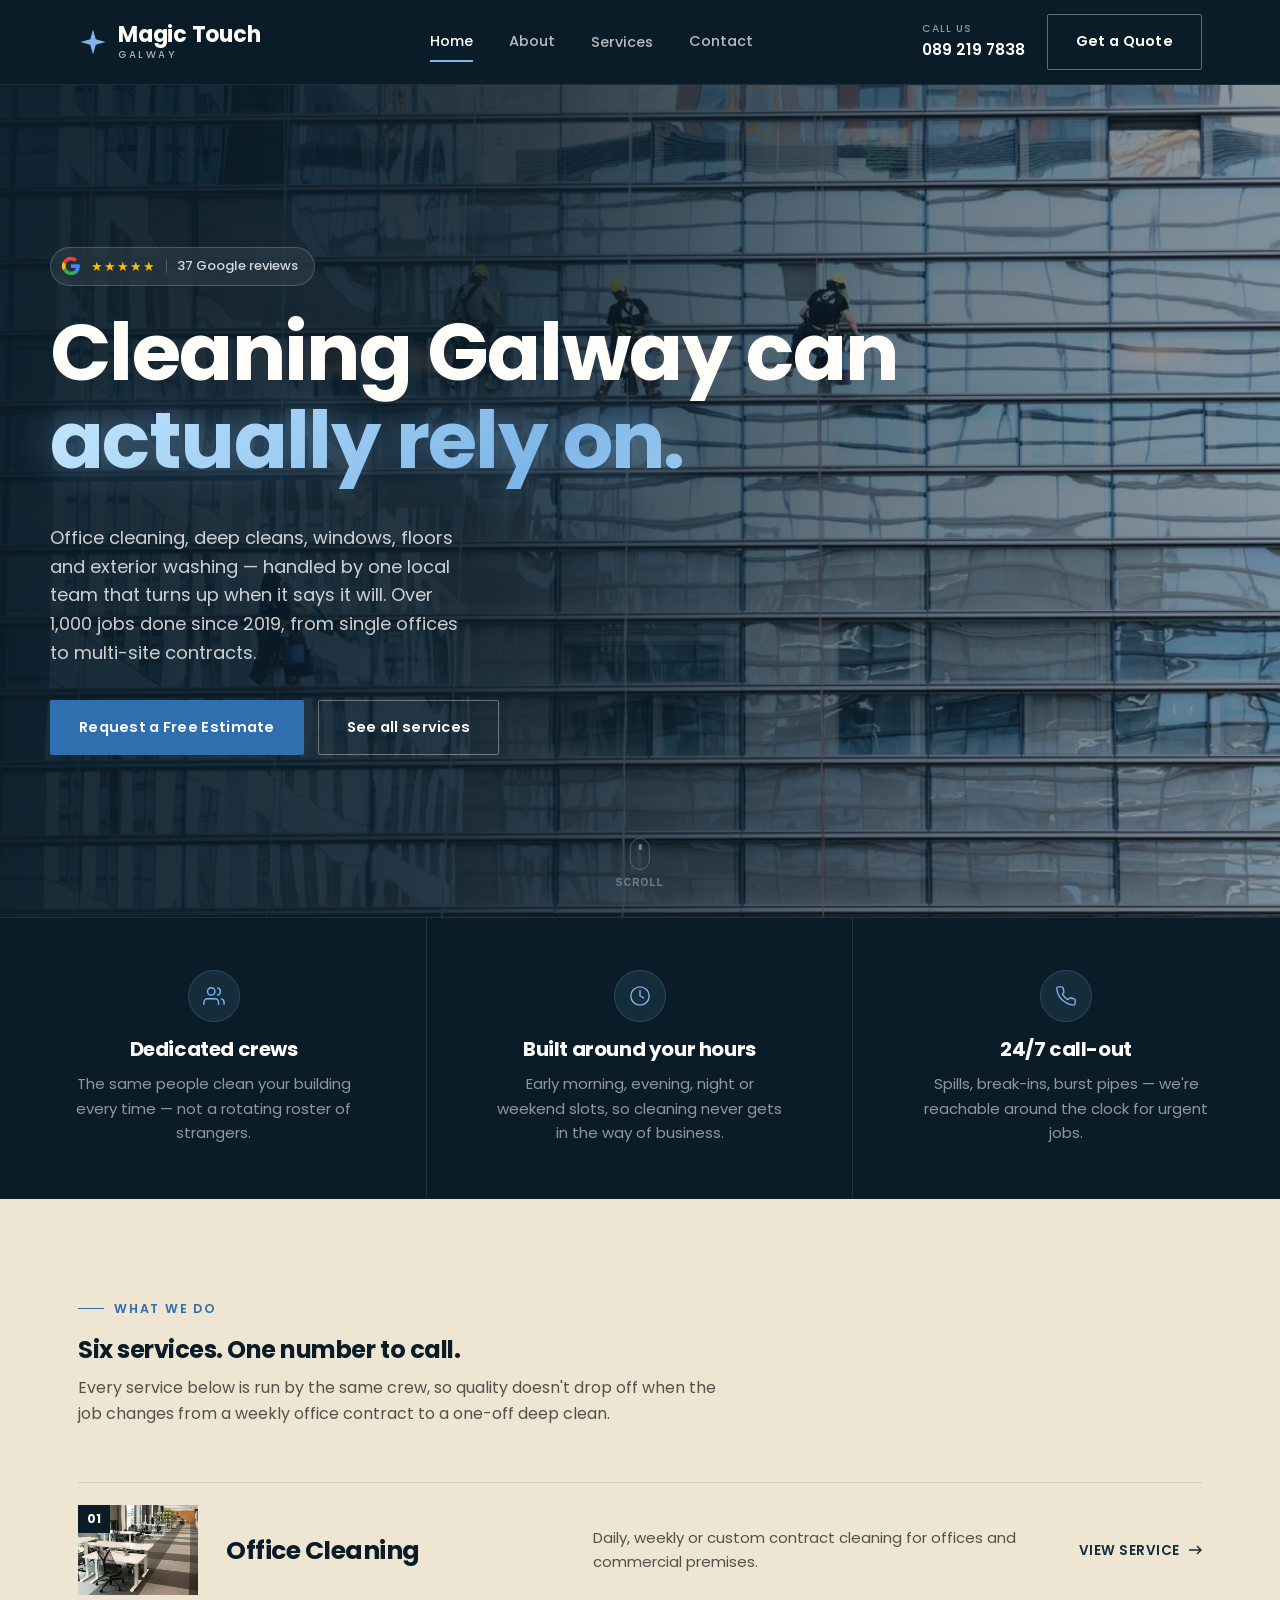
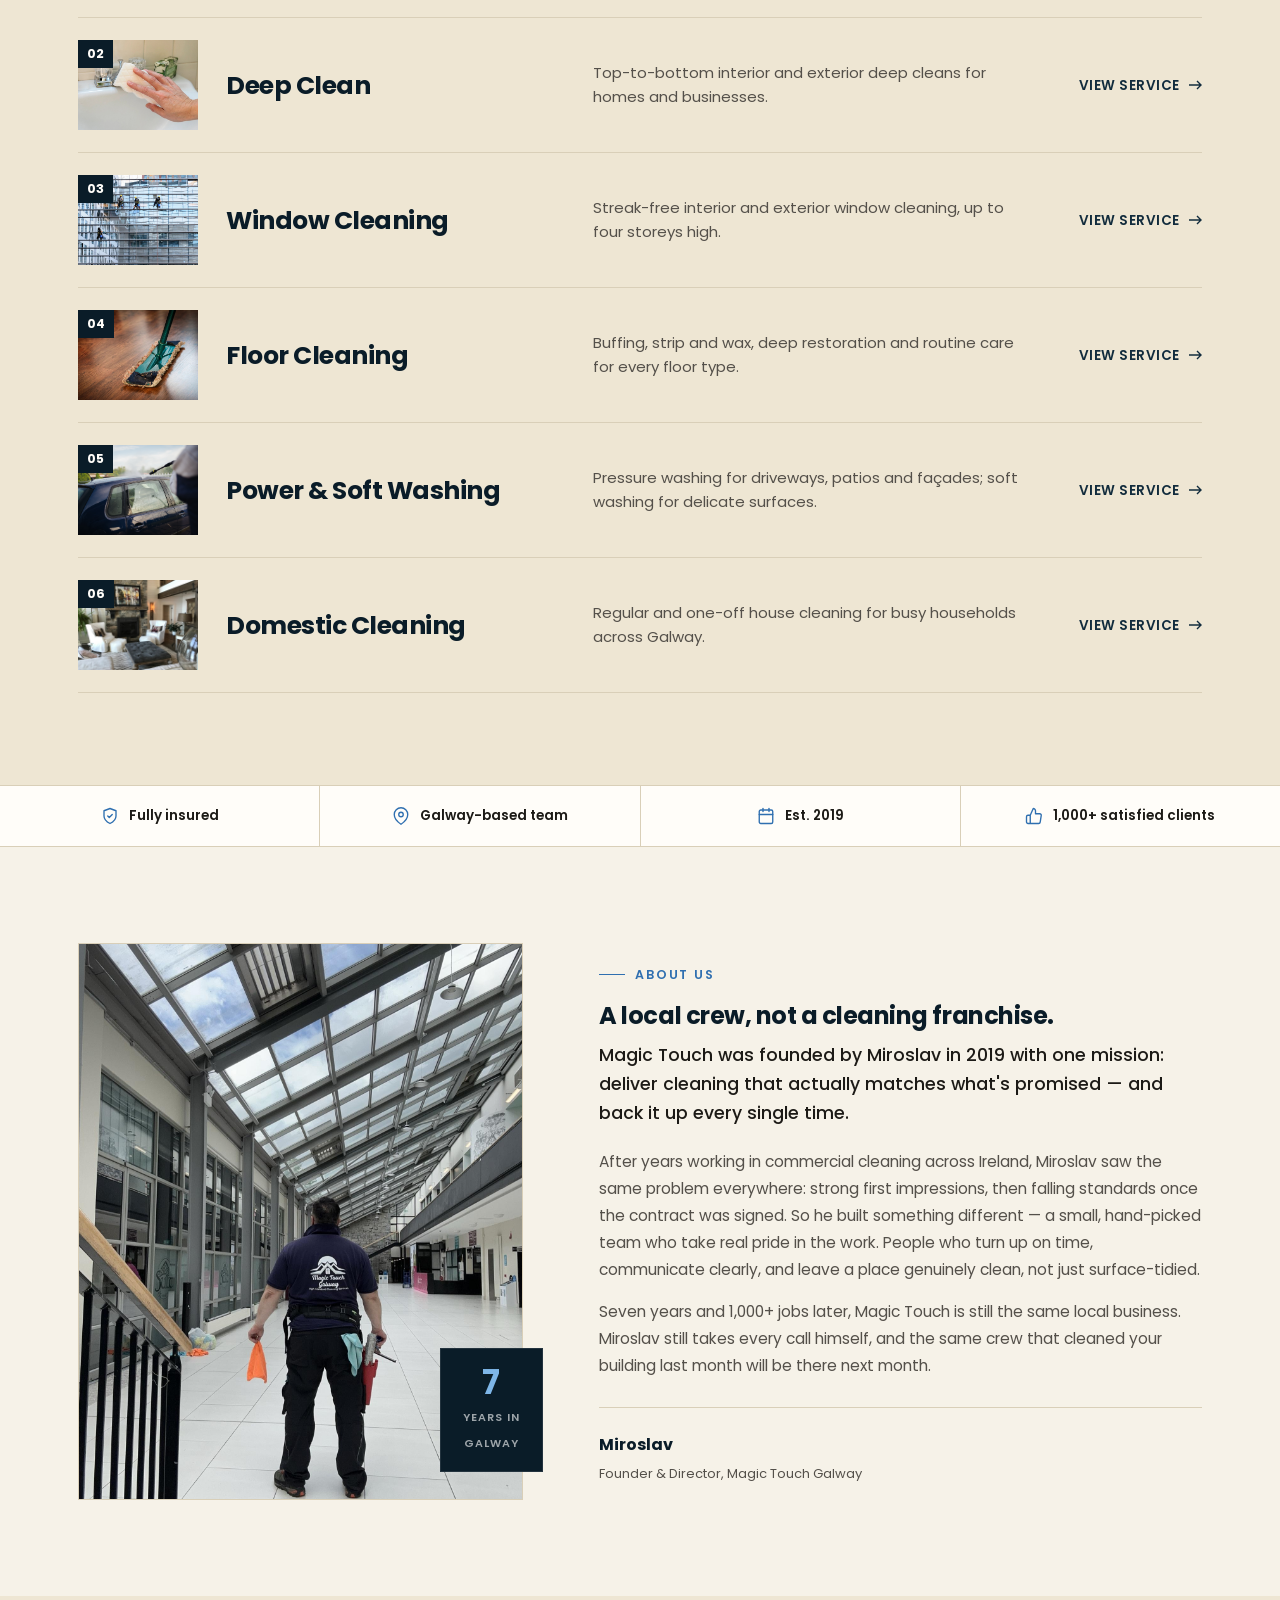
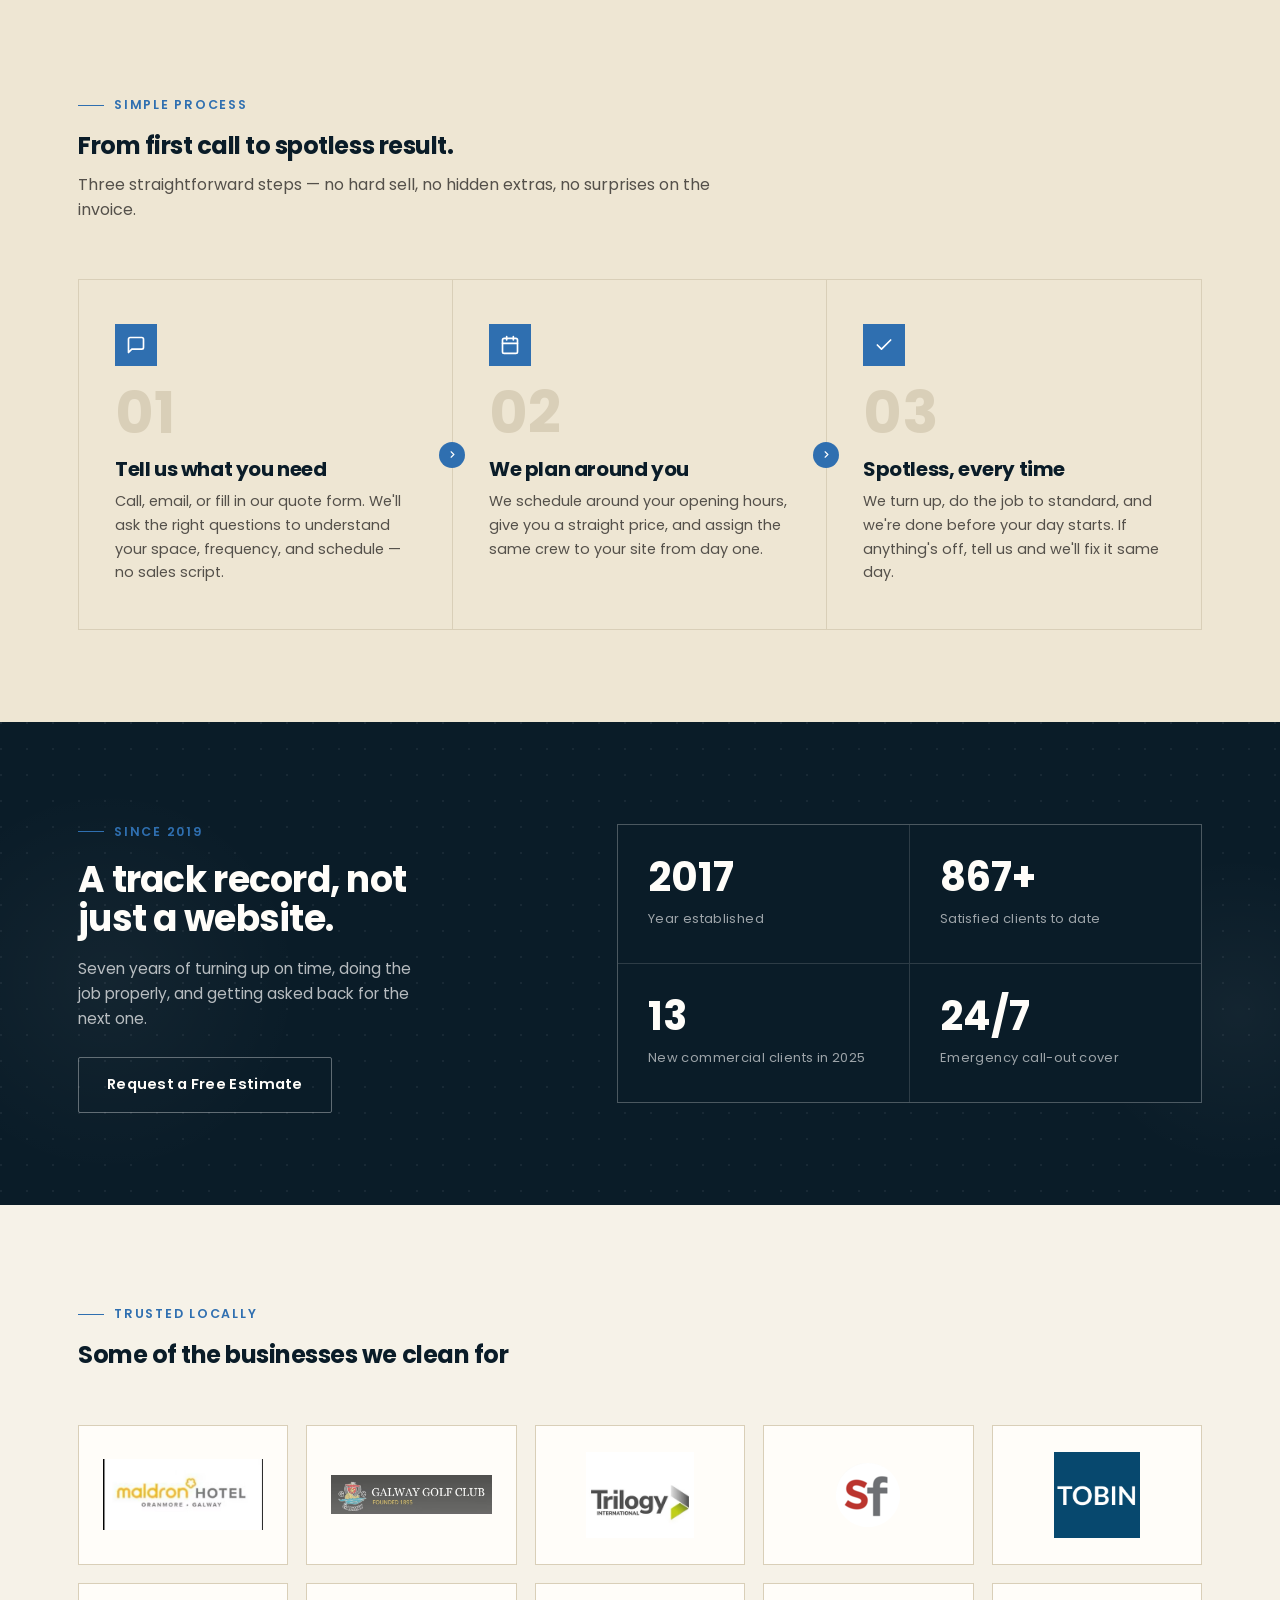
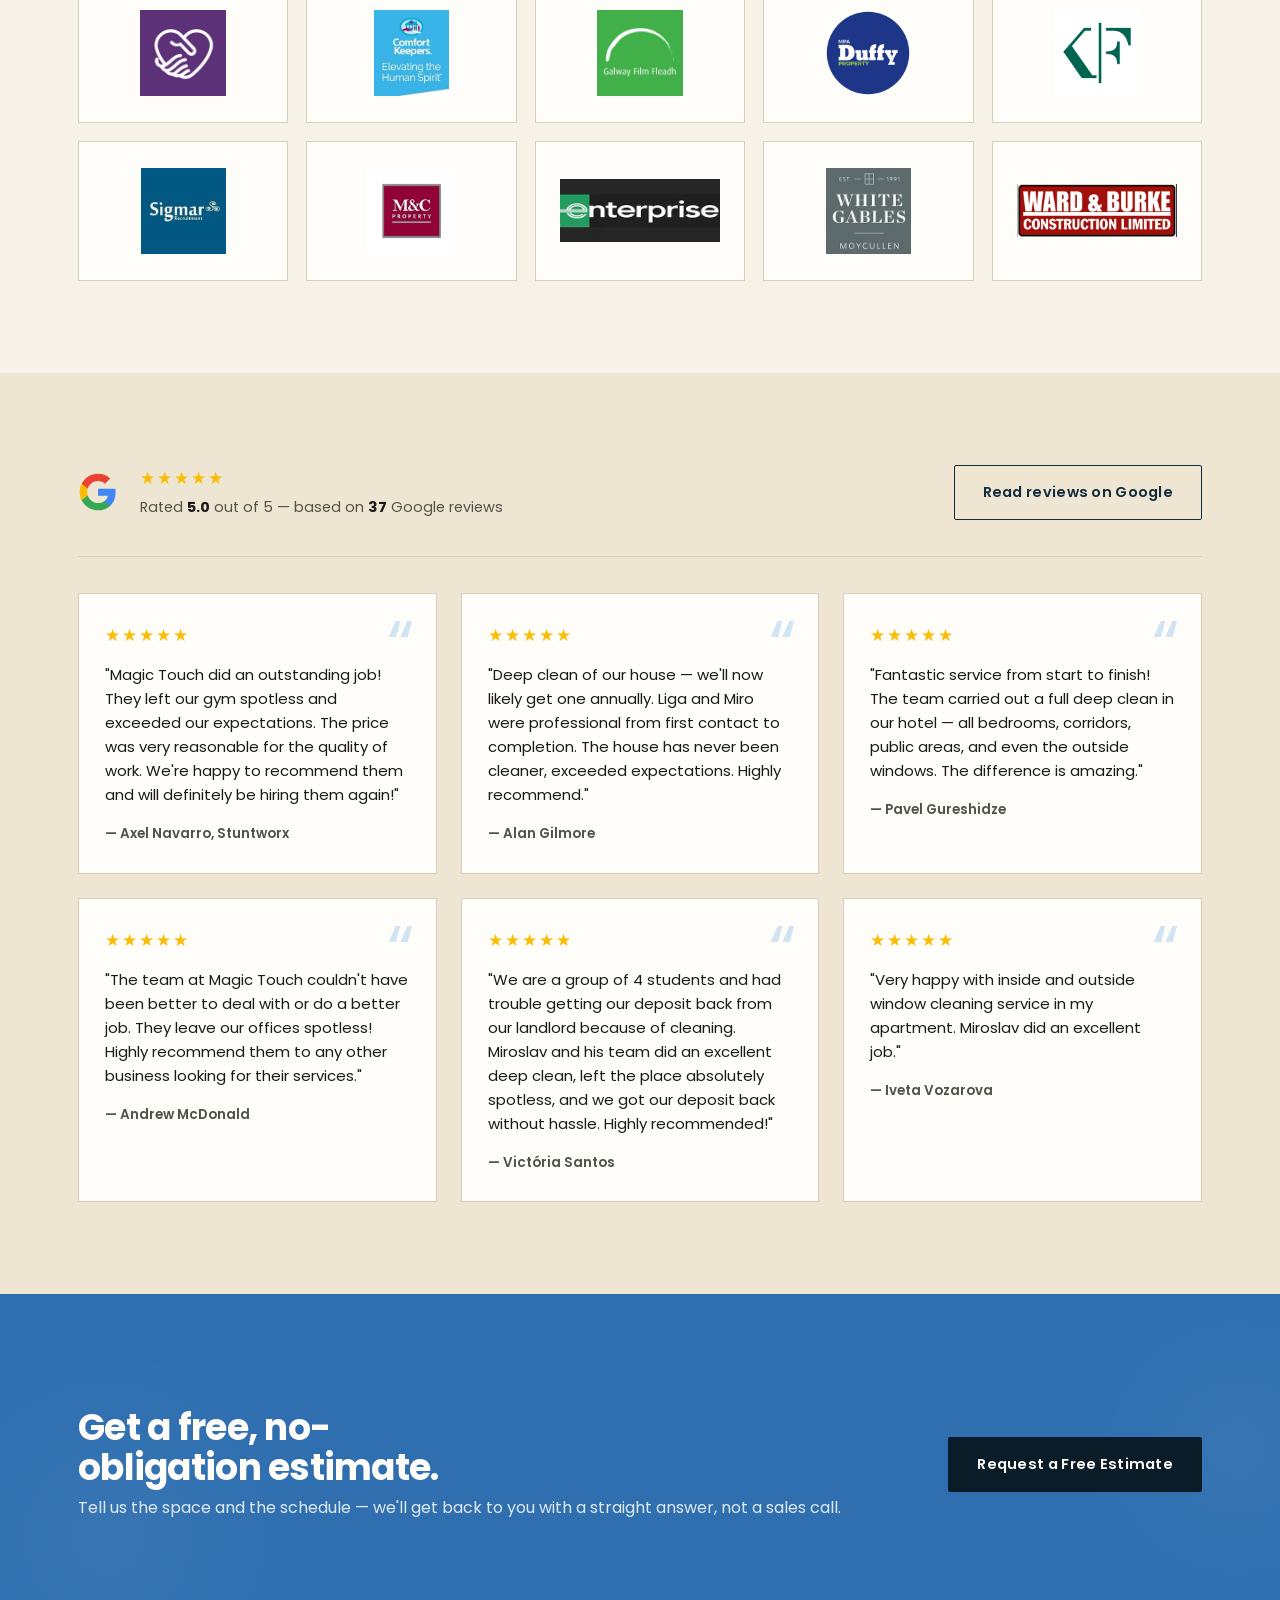
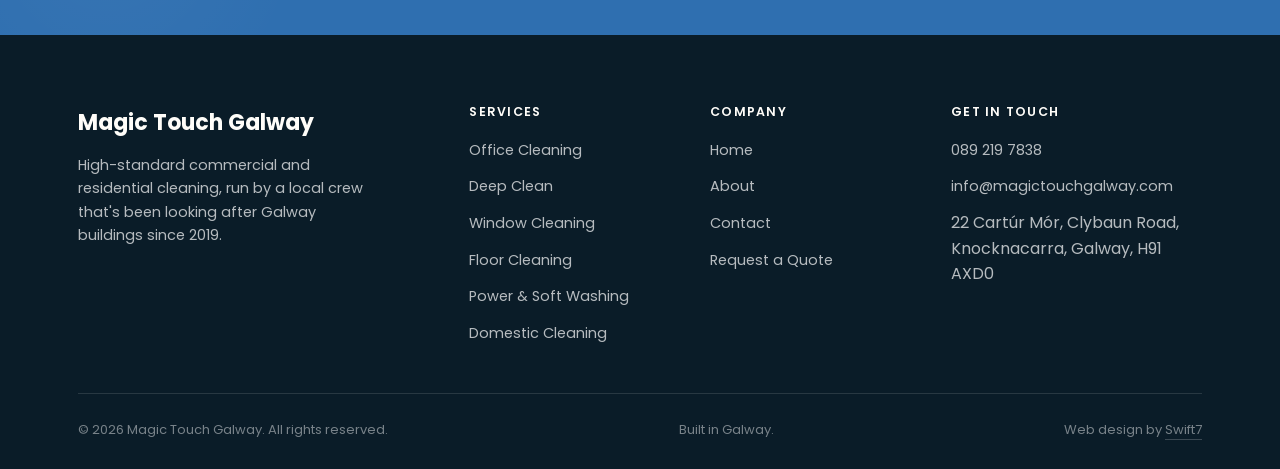
==== commit 4acc35b3: "UI Updates" ====
--- a/index.html
+++ b/index.html
@@ -5,6 +5,7 @@
 <meta name="viewport" content="width=device-width, initial-scale=1">
 <title>Magic Touch Galway — Commercial &amp; Residential Cleaning</title>
 <meta name="description" content="Office, deep clean, window, floor and power washing services across Galway. Family-run, fully insured, trusted by 1,000+ clients since 2019.">
+<link rel="icon" type="image/svg+xml" href="assets/img/favicon.svg">
 <link rel="preconnect" href="https://fonts.googleapis.com">
 <link rel="preconnect" href="https://fonts.gstatic.com" crossorigin>
 <link href="https://fonts.googleapis.com/css2?family=Fraunces:ital,opsz,wght@0,9..144,500;0,9..144,600;1,9..144,500&family=Poppins:wght@300;400;500;600;700&display=swap" rel="stylesheet">
@@ -15,7 +16,8 @@
 <header class="site-header" id="site-header">
   <div class="container">
     <a href="index.html" class="brand">
-      <span class="brand-text"><strong>Magic Touch</strong><small>GALWAY · EST. 2019</small></span>
+      <svg class="brand-icon" viewBox="0 0 24 24" width="30" height="30" fill="none" aria-hidden="true"><path d="M12 2L14.2 9.8L22 12L14.2 14.2L12 22L9.8 14.2L2 12L9.8 9.8Z" fill="#7eb6e8"/></svg>
+      <span class="brand-text"><strong>Magic Touch</strong><small>GALWAY</small></span>
     </a>
     <nav class="nav-main">
       <a href="index.html" class="active">Home</a>
@@ -96,12 +98,6 @@
 
 <!-- ===== WHY SECTION ===== -->
 <section class="why-section" id="why">
-  <div class="container">
-    <div class="why-head">
-      <div class="eyebrow">Why Magic Touch</div>
-      <h2>High Standard Cleaning Services</h2>
-    </div>
-  </div>
   <div class="feature-cols feature-cols-dark feature-cols-fullwidth">
     <div class="feature">
       <div class="why-icon">
--- a/assets/css/style.css
+++ b/assets/css/style.css
@@ -128,23 +128,32 @@
 .brand{
   display: flex;
   align-items: center;
-  gap: 12px;
+  gap: 10px;
   line-height: 1;
-}
+  text-decoration: none;
+}
+.brand-icon{
+  display: flex;
+  align-items: center;
+  flex-shrink: 0;
+  transition: transform .2s ease;
+}
+.brand:hover .brand-icon{ transform: rotate(20deg) scale(1.08); }
 .brand-text{ display: flex; flex-direction: column; }
 .brand-text strong{
   font-family: var(--serif);
-  font-size: 24px;
+  font-size: 22px;
   font-weight: 700;
   color: var(--white);
   letter-spacing: -.01em;
 }
 .brand-text small{
-  font-size: 10.5px;
-  letter-spacing: .22em;
-  color: var(--blue-light);
-  font-weight: 600;
-  margin-top: 5px;
+  font-size: 10px;
+  letter-spacing: .26em;
+  color: rgba(255,255,255,0.65);
+  font-weight: 500;
+  margin-top: 4px;
+  text-transform: uppercase;
 }
 .nav-main{
   display: flex;
@@ -558,7 +567,7 @@
 /* why section */
 .why-section {
   background: var(--navy-deep);
-  padding: 80px 0 0;
+  padding: 0;
 }
 .why-head {
   margin-bottom: 56px;
